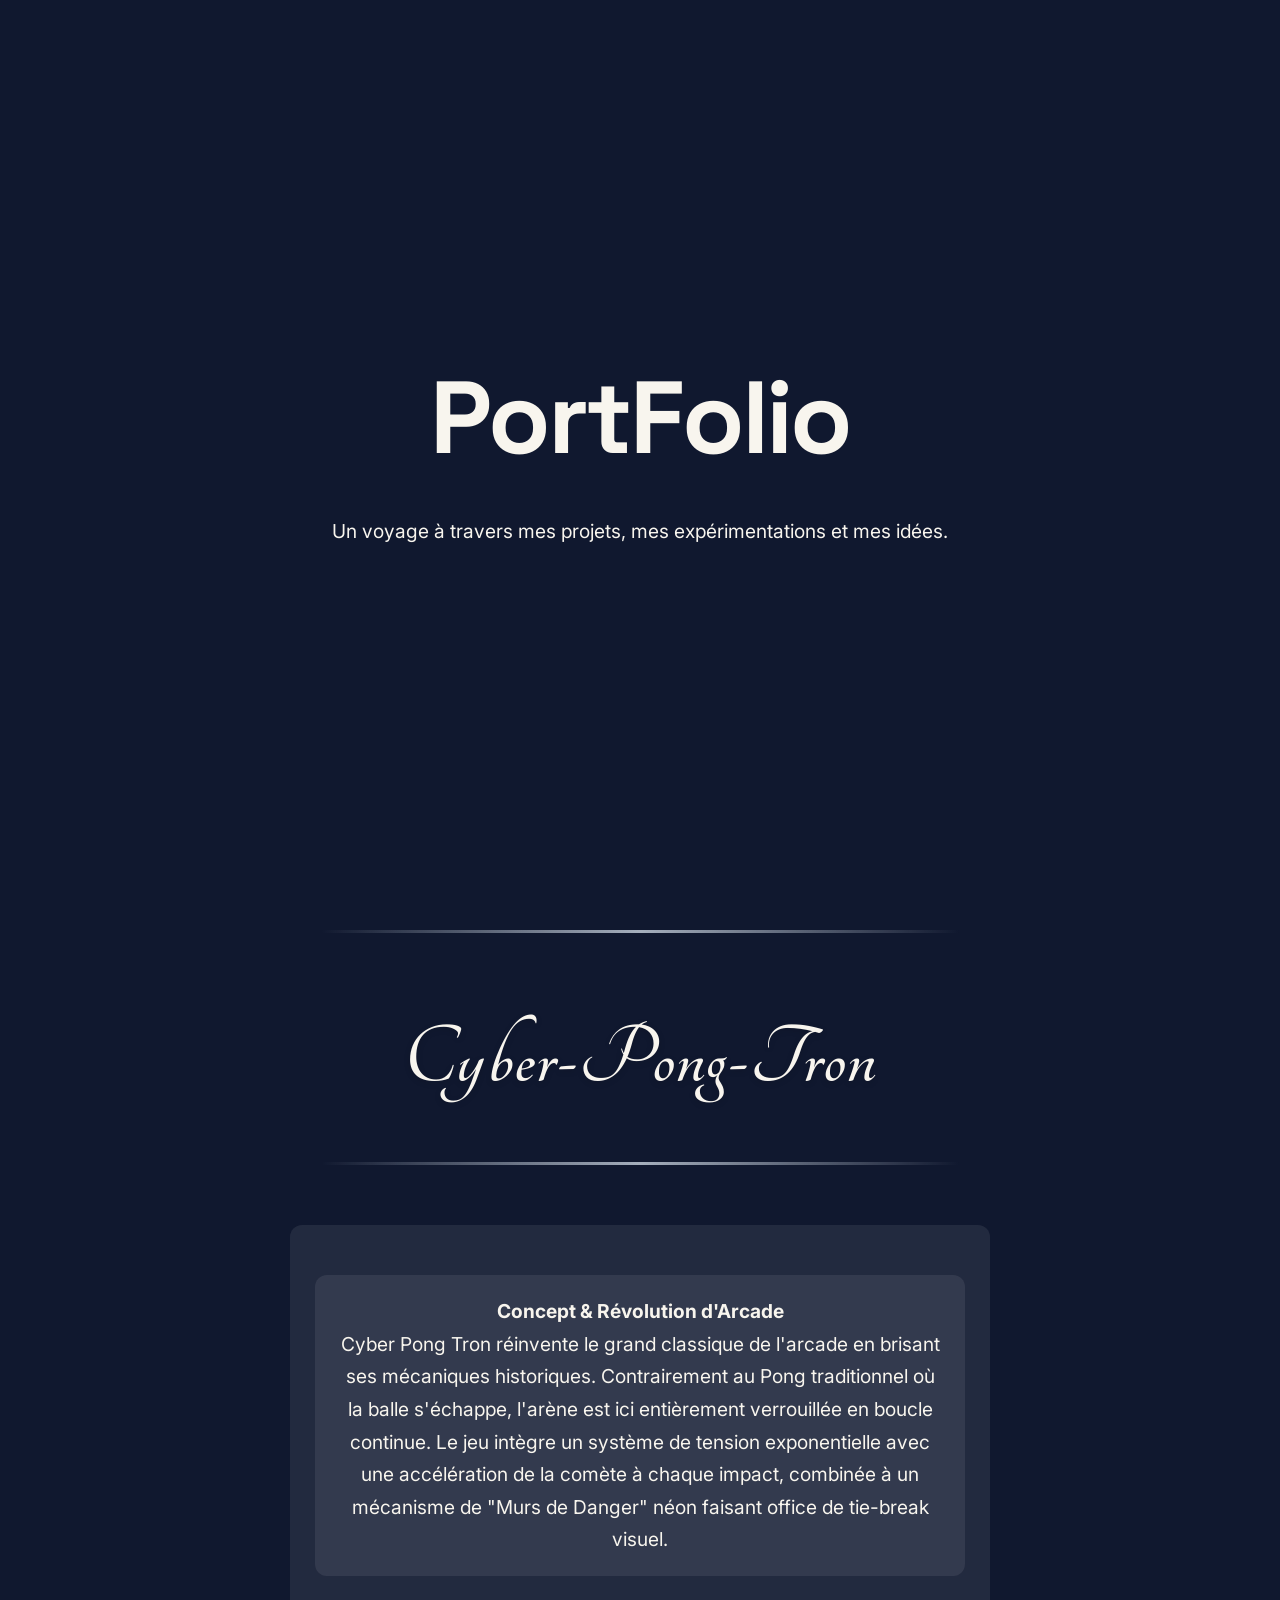
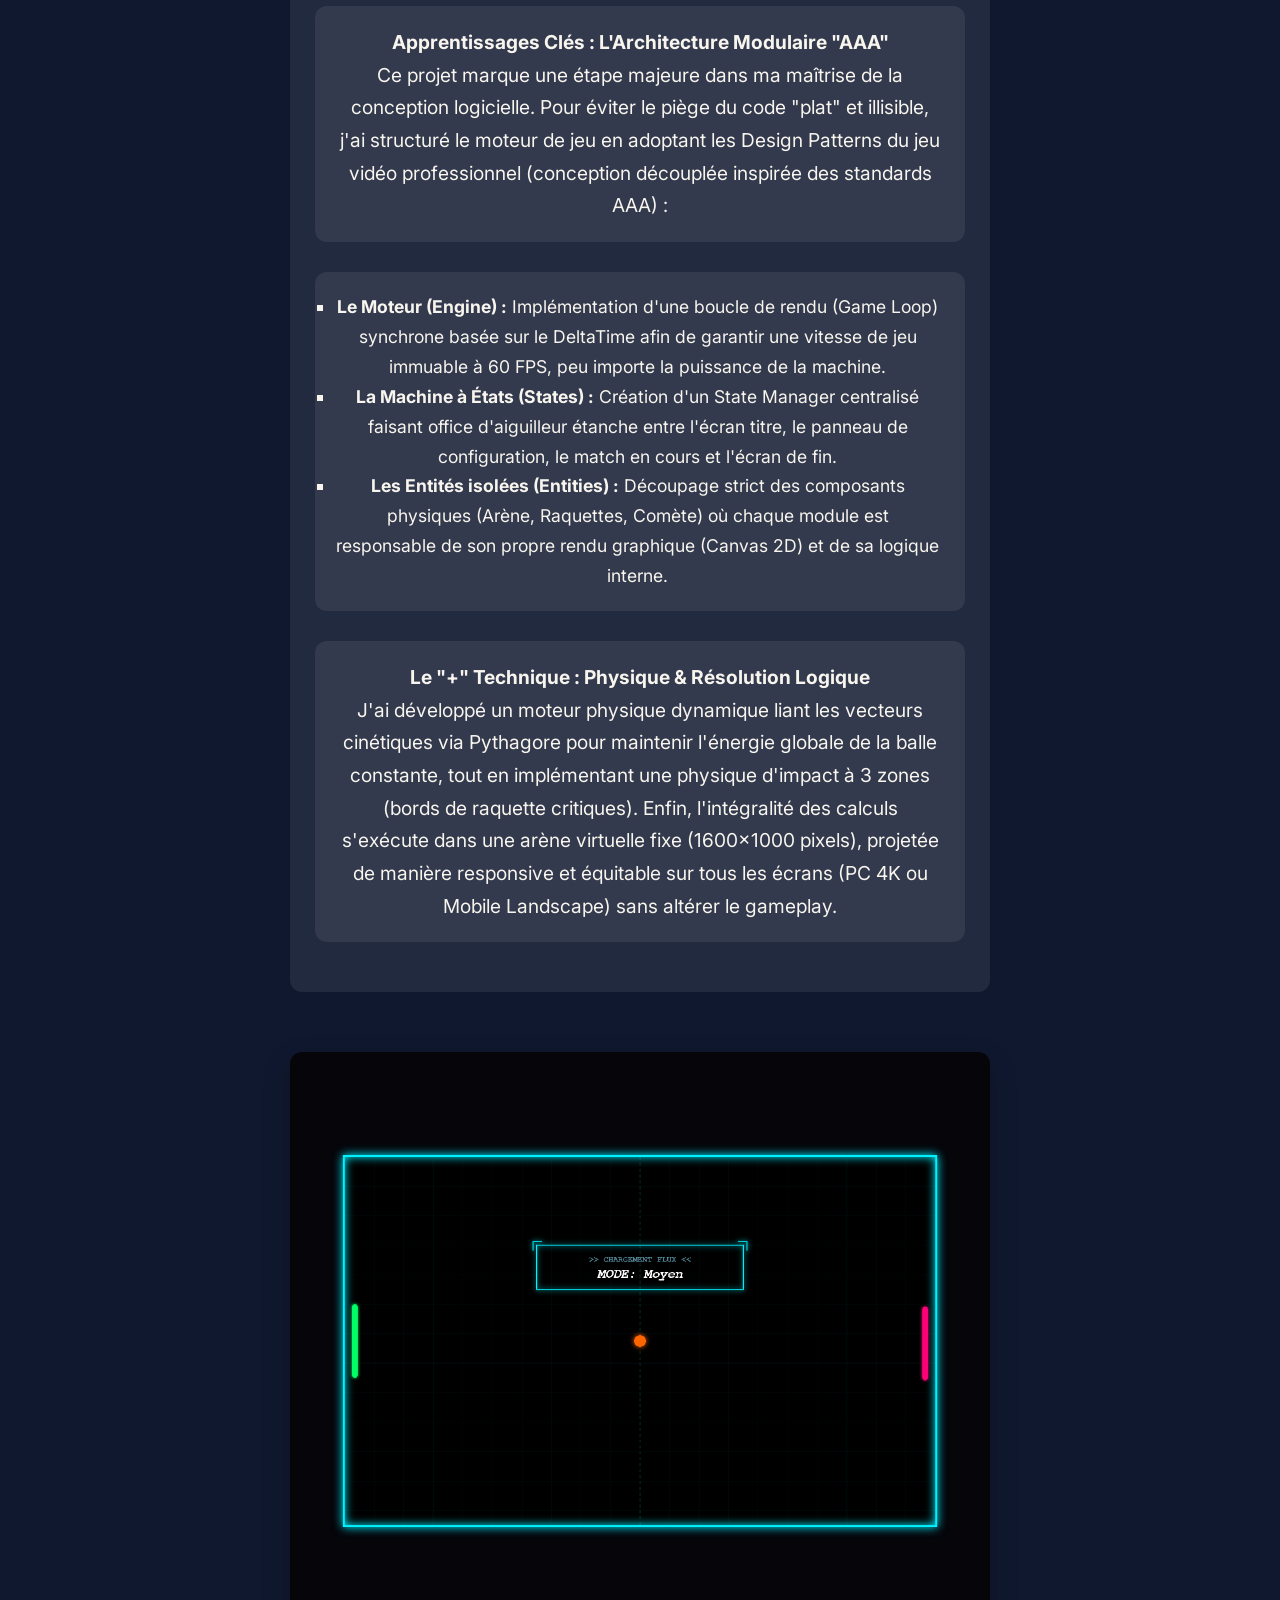
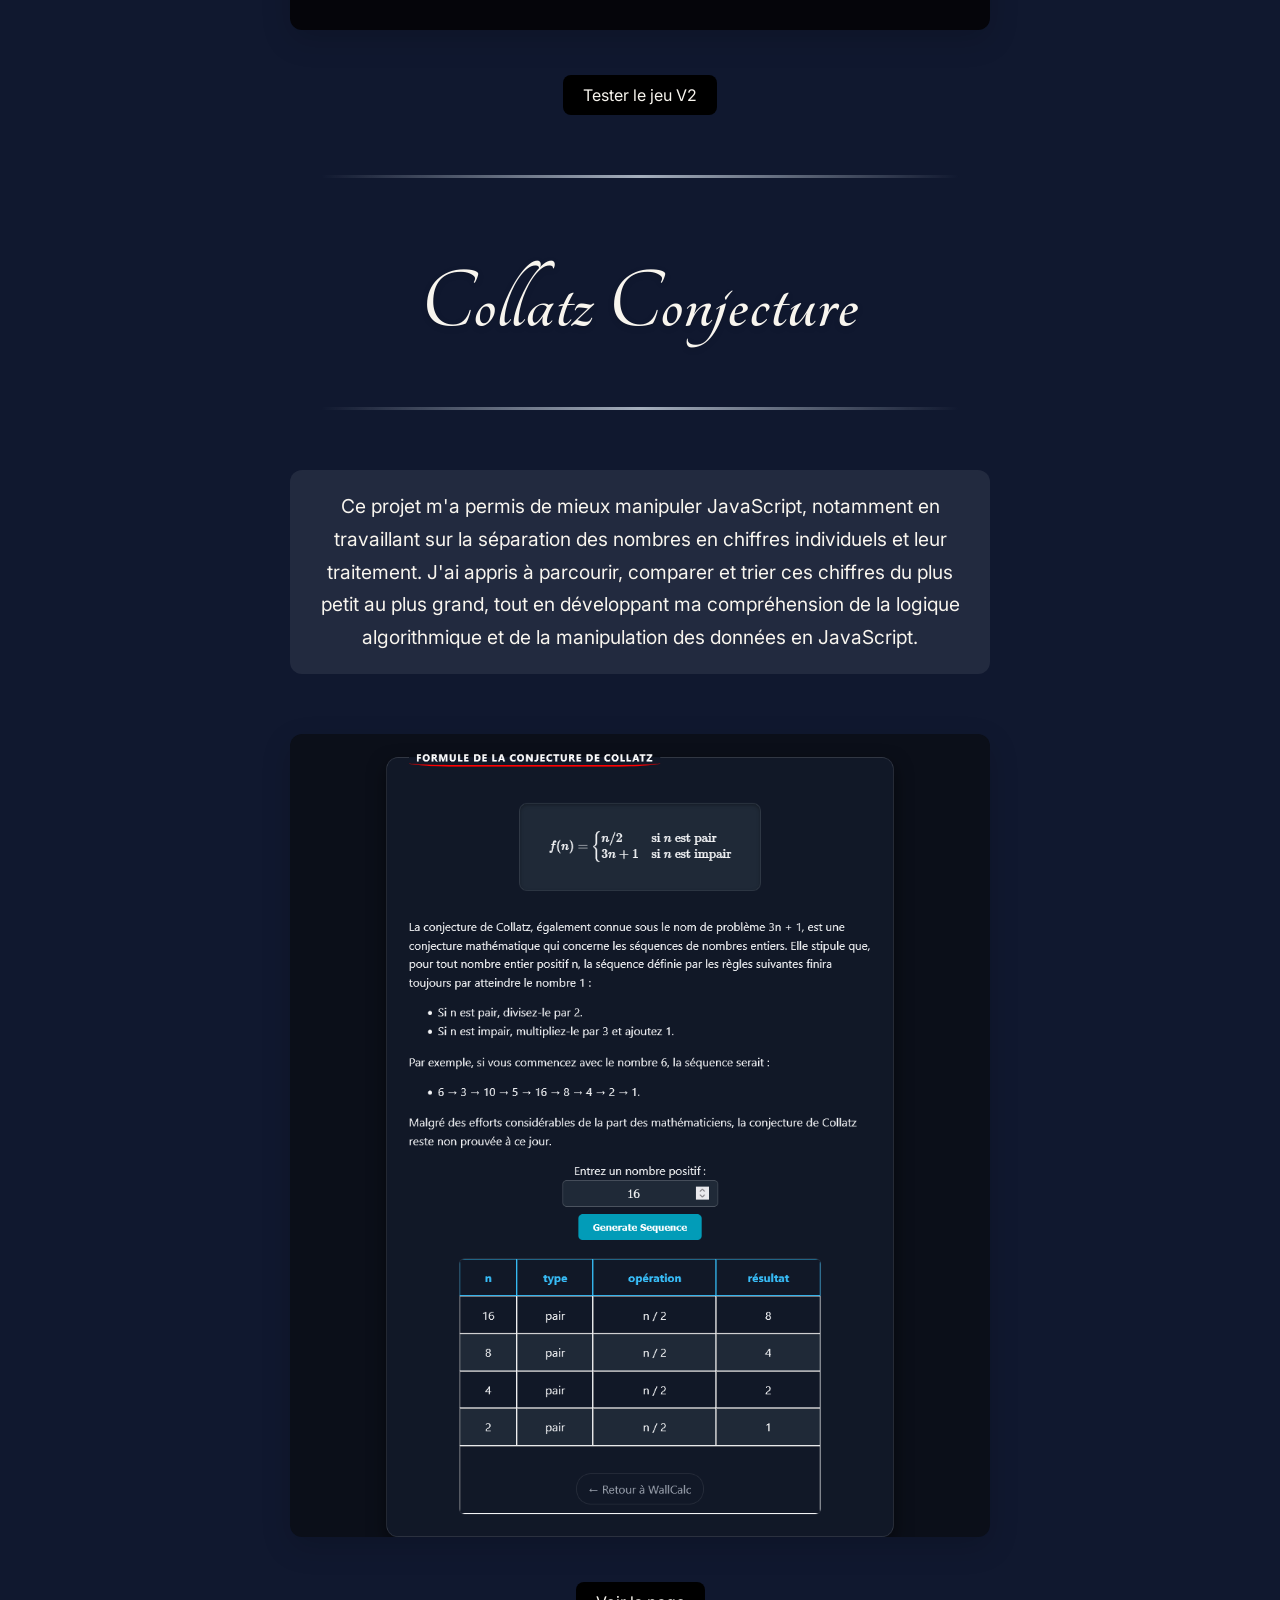
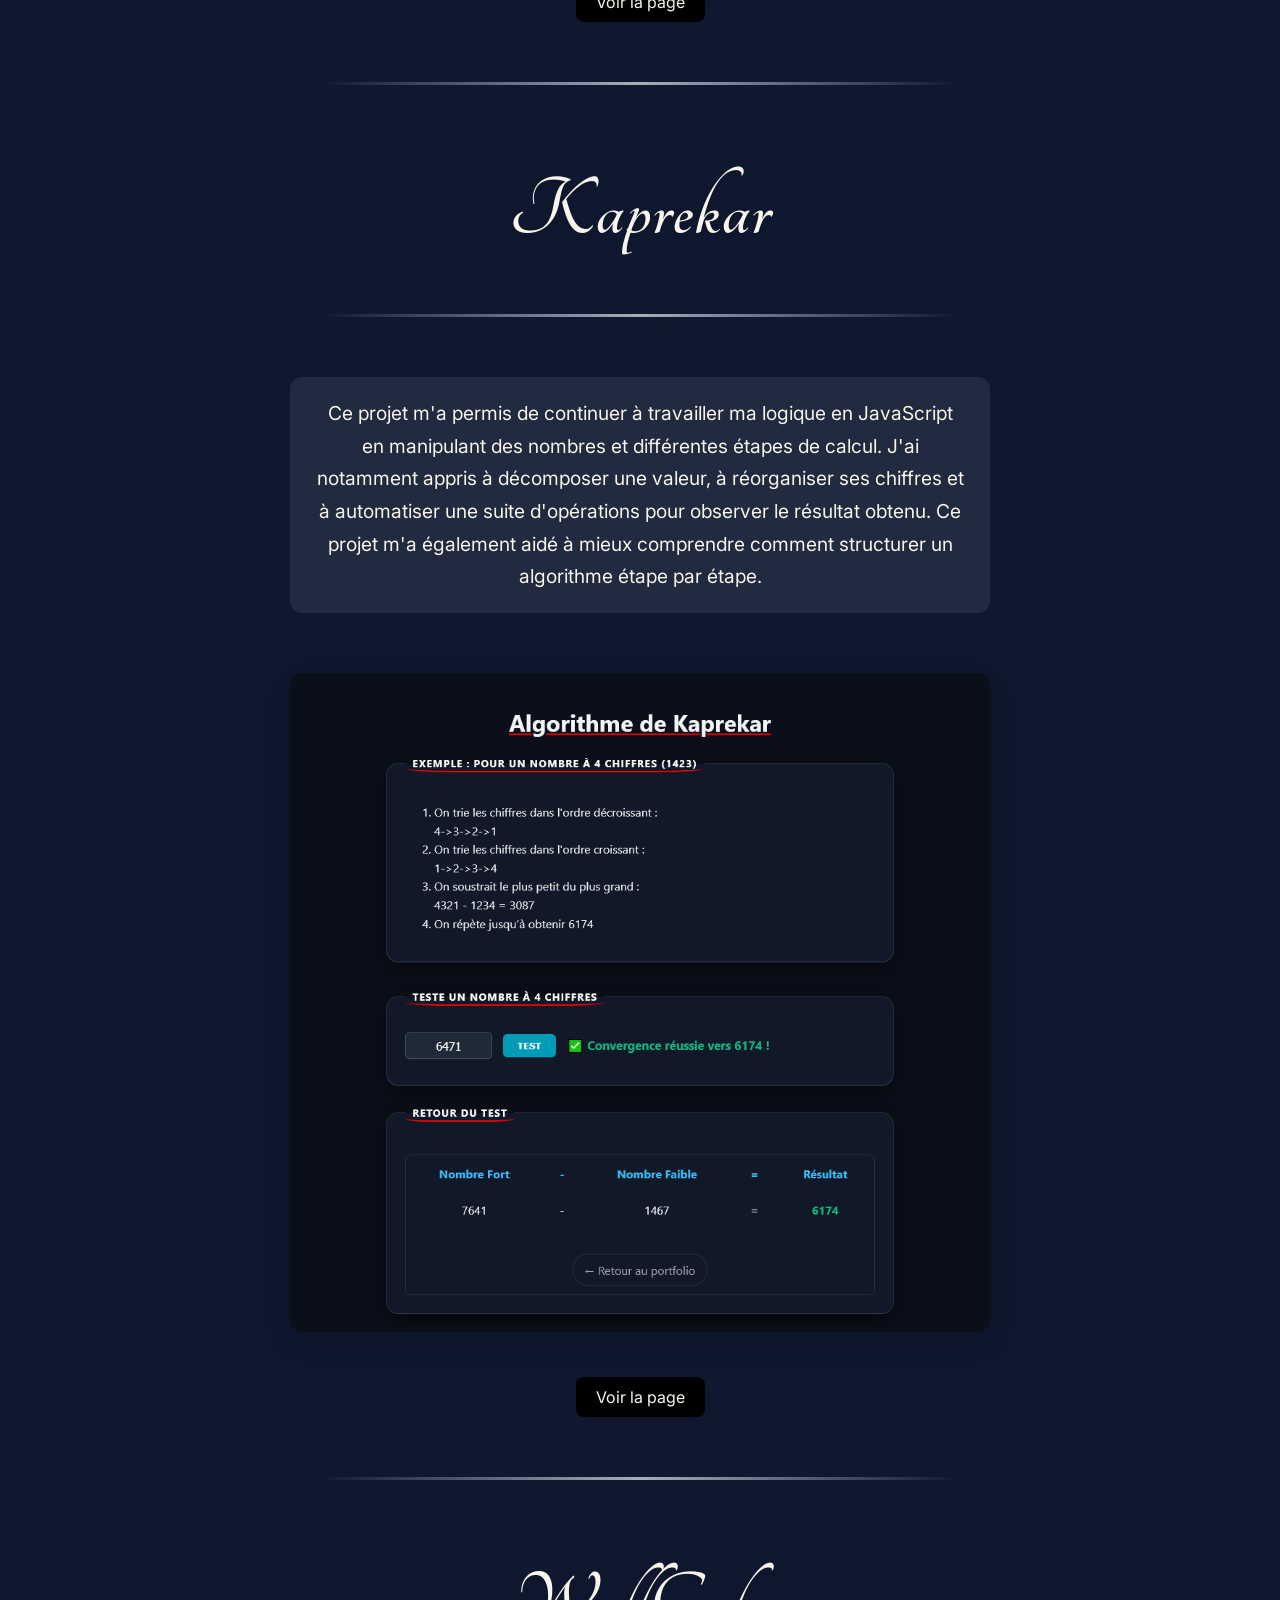
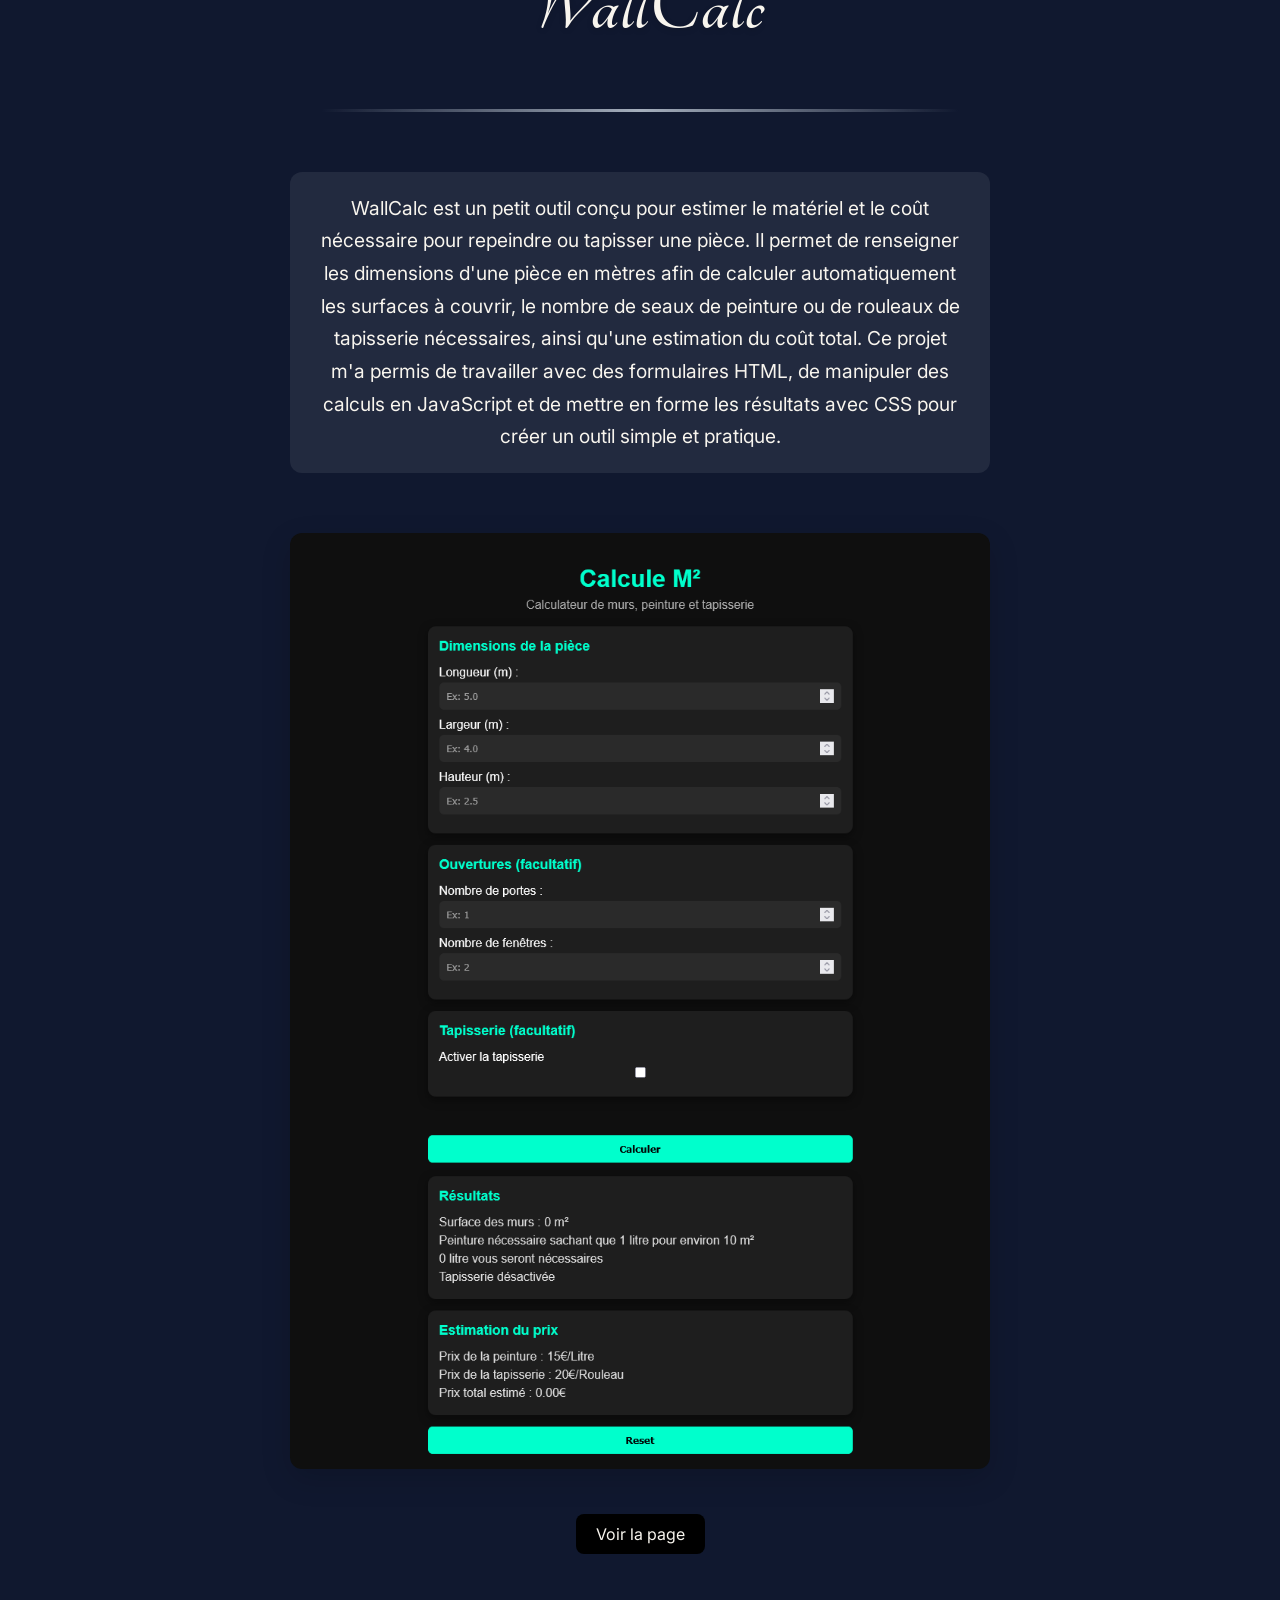
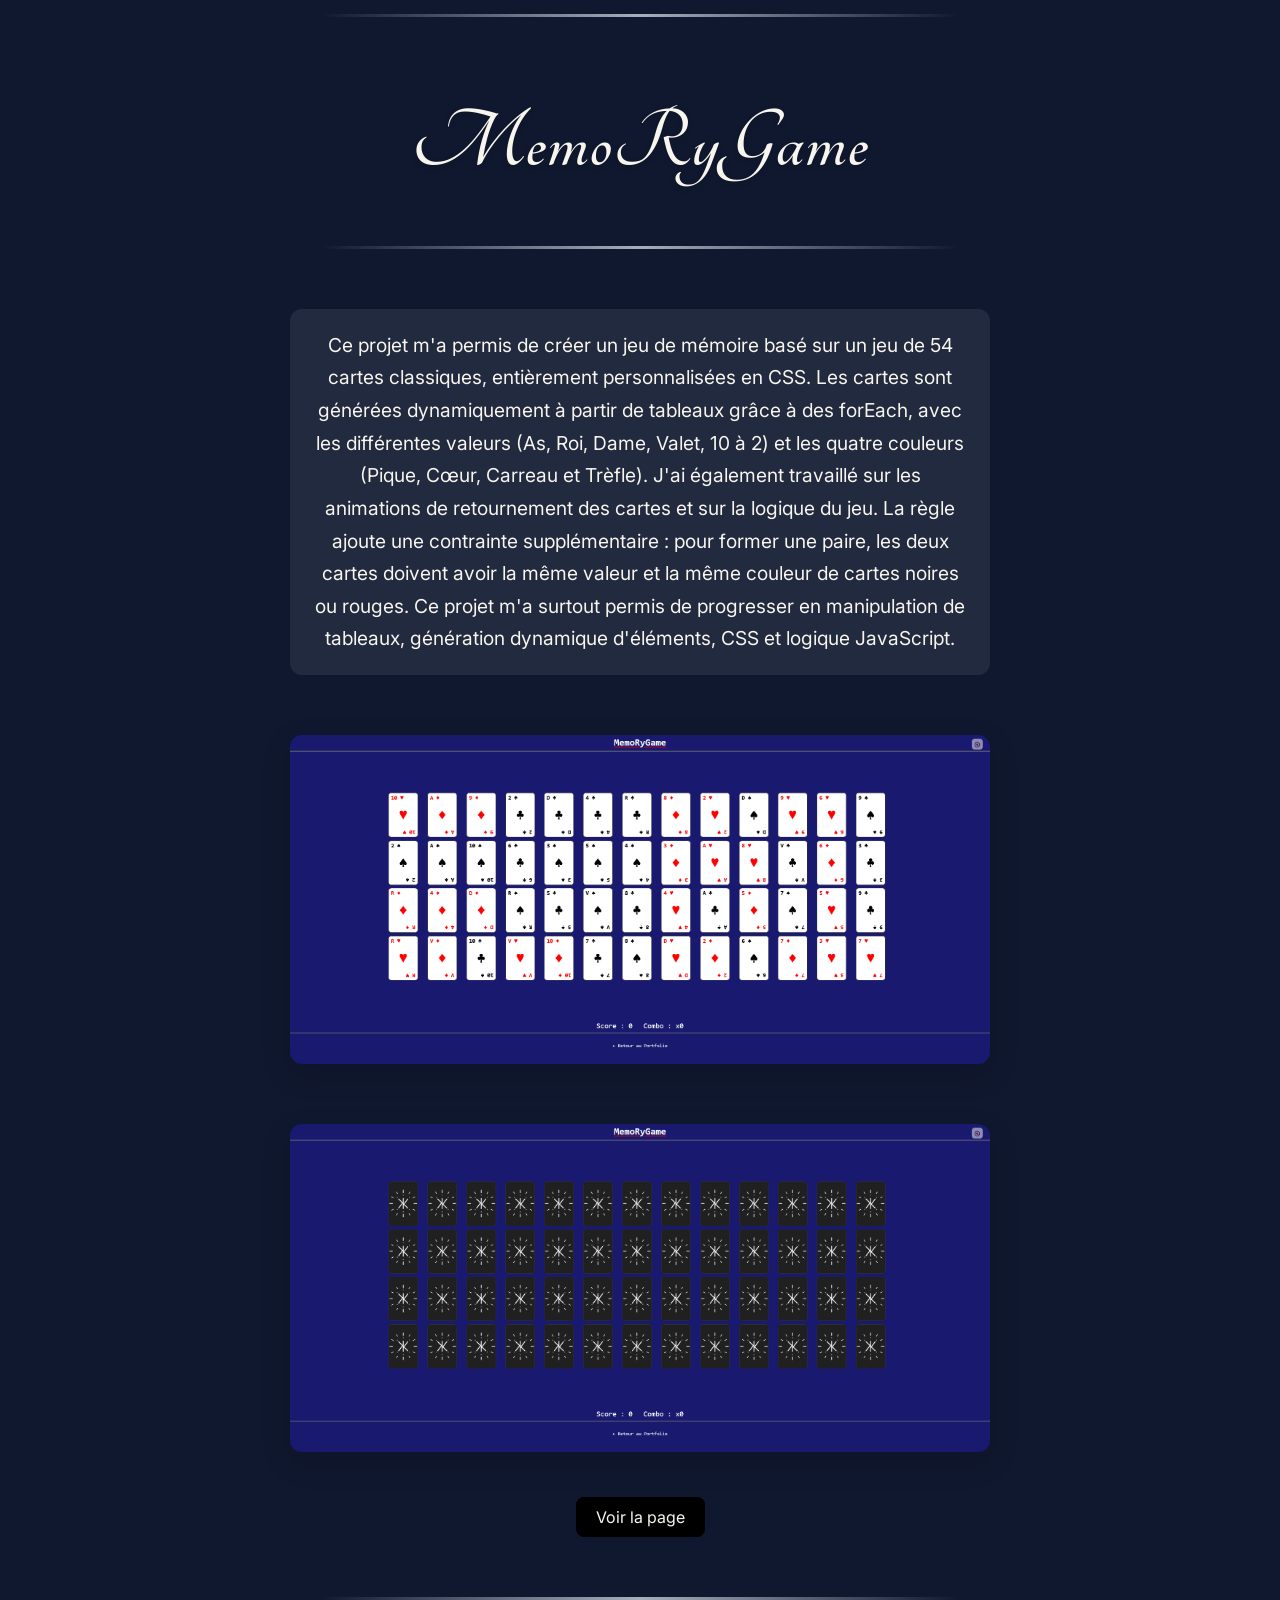
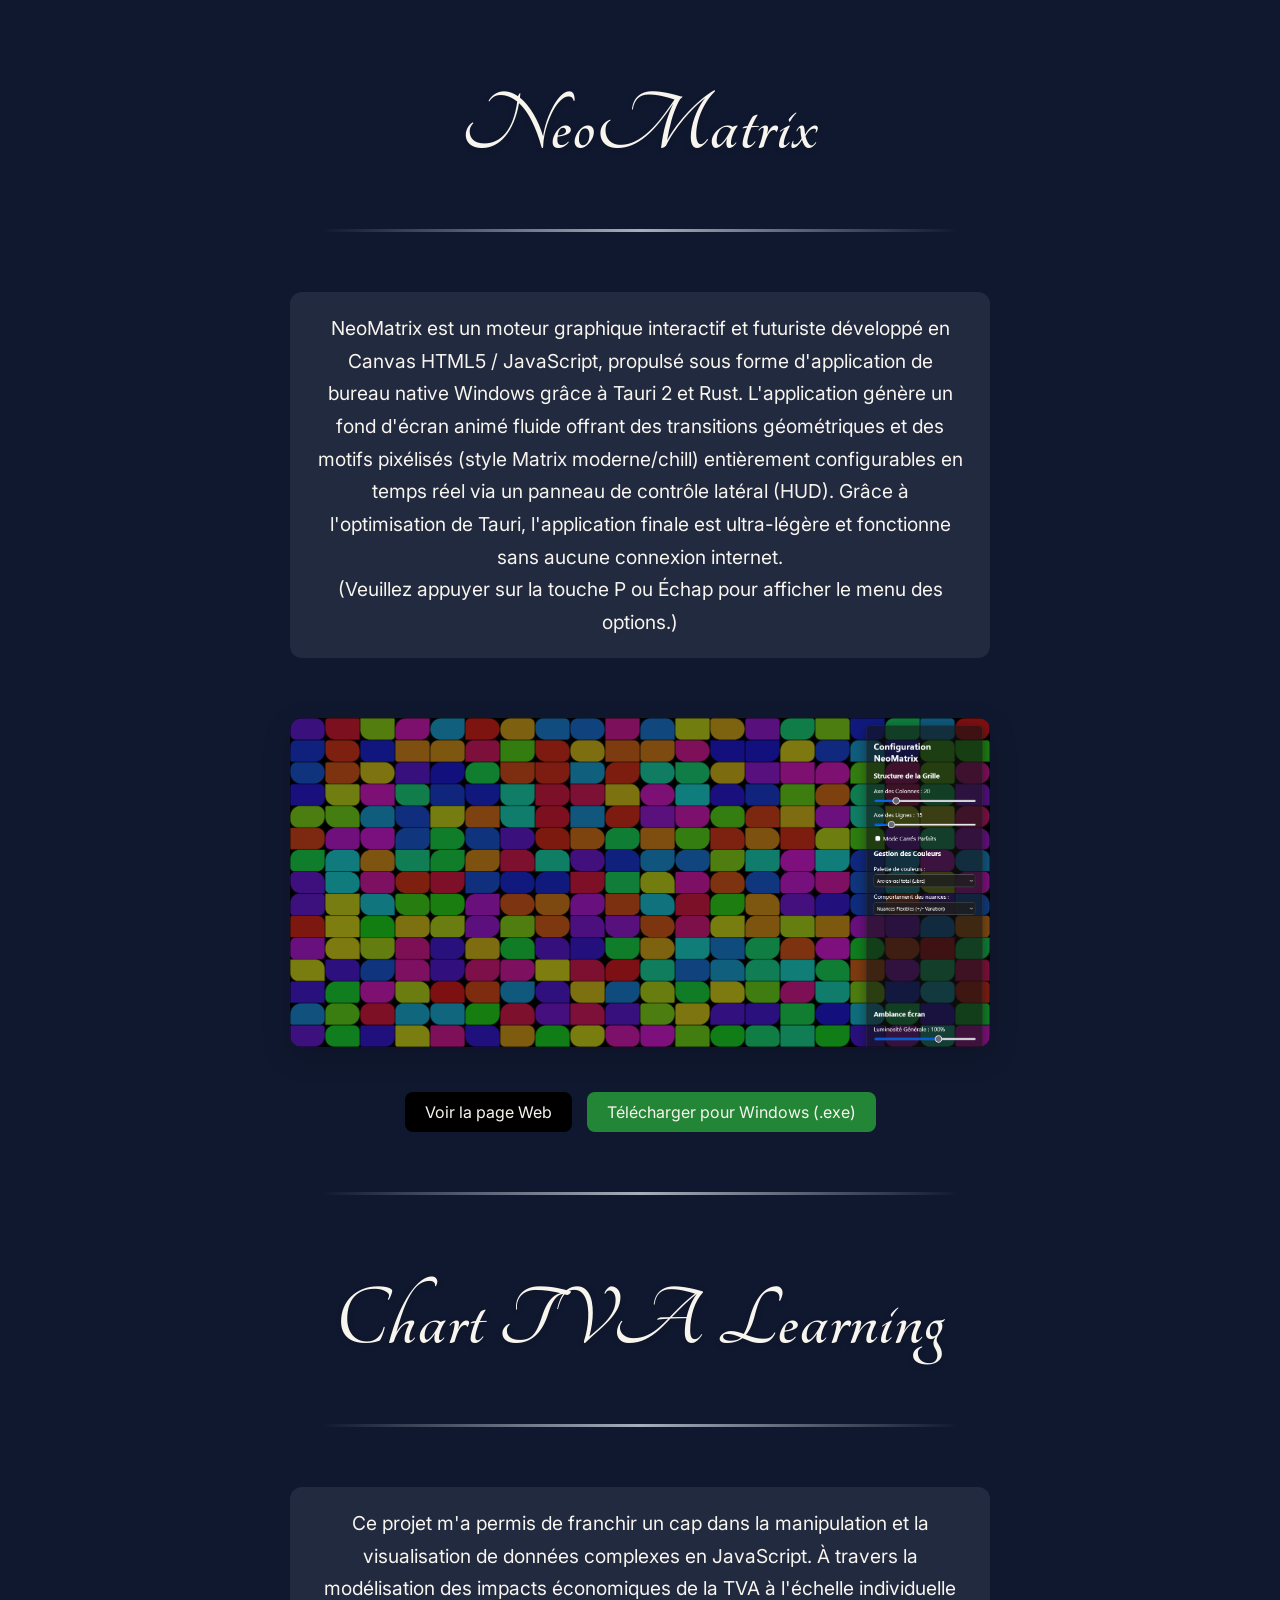
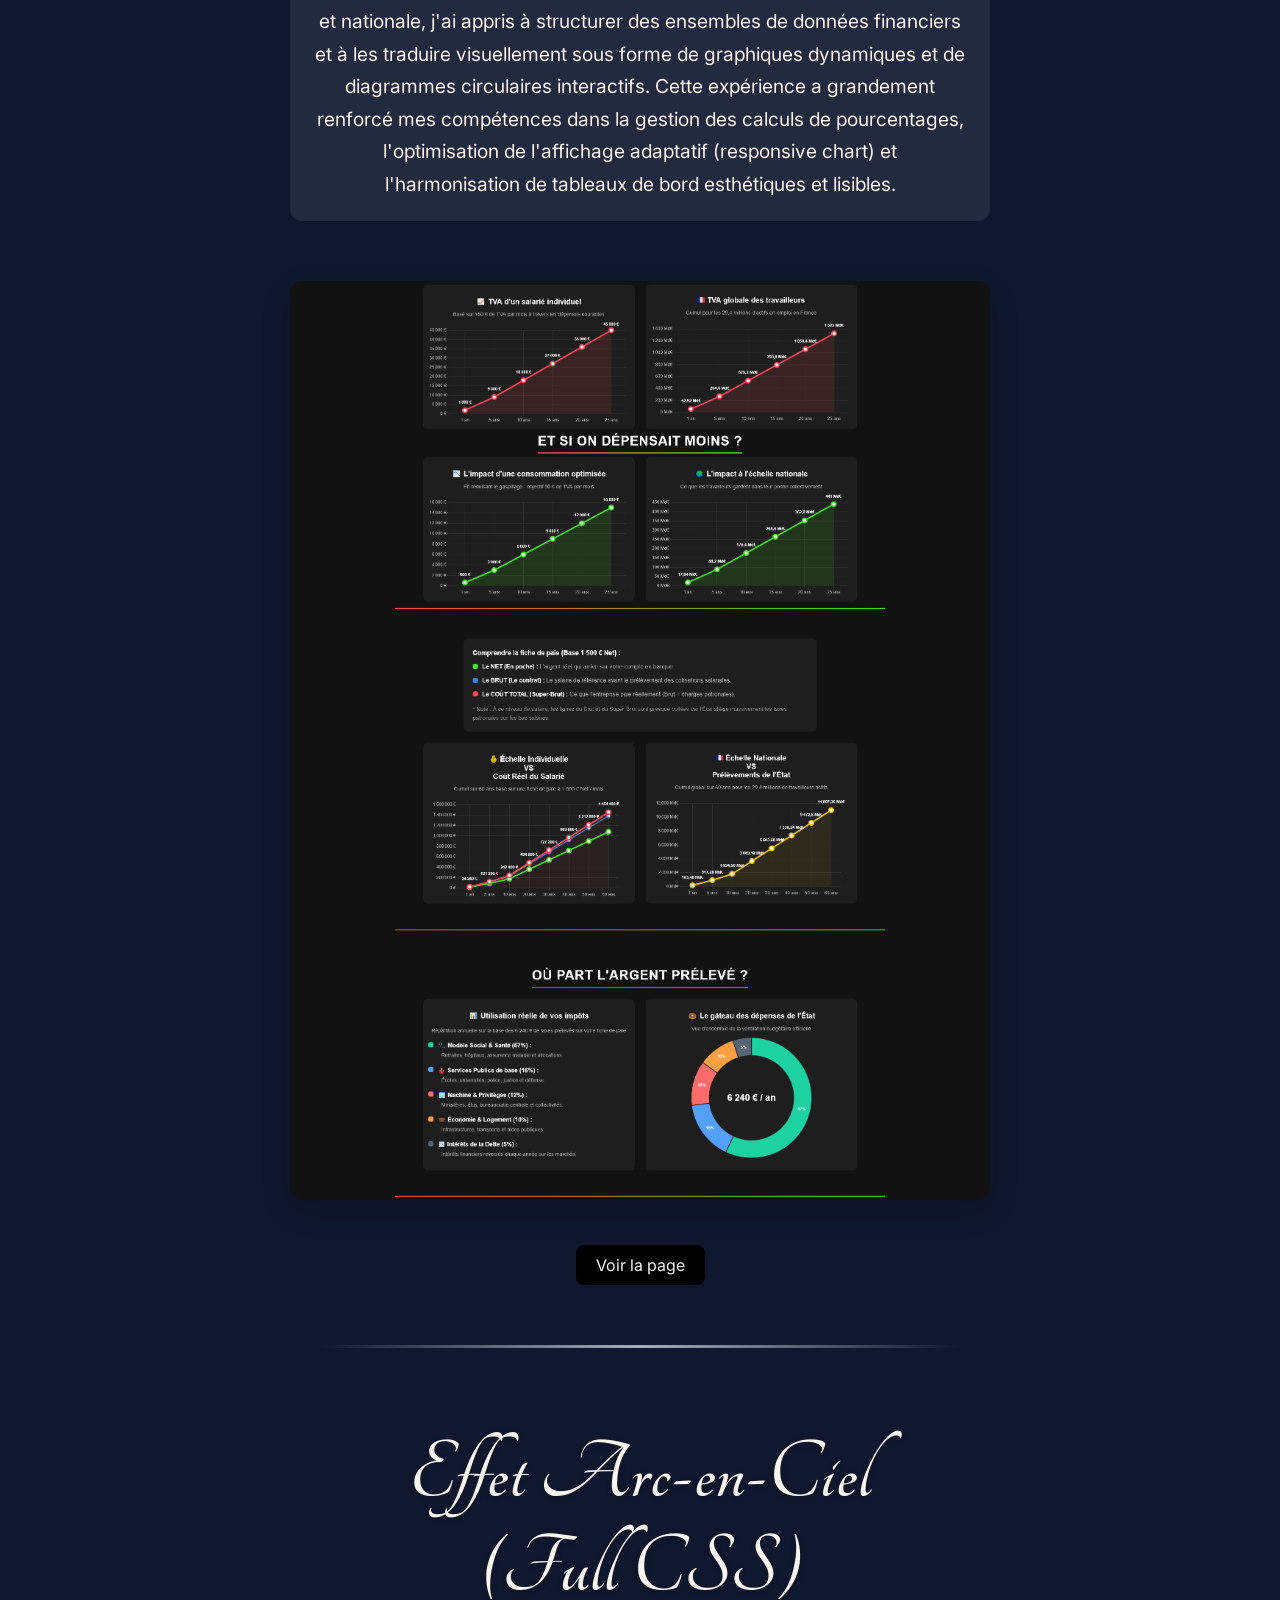
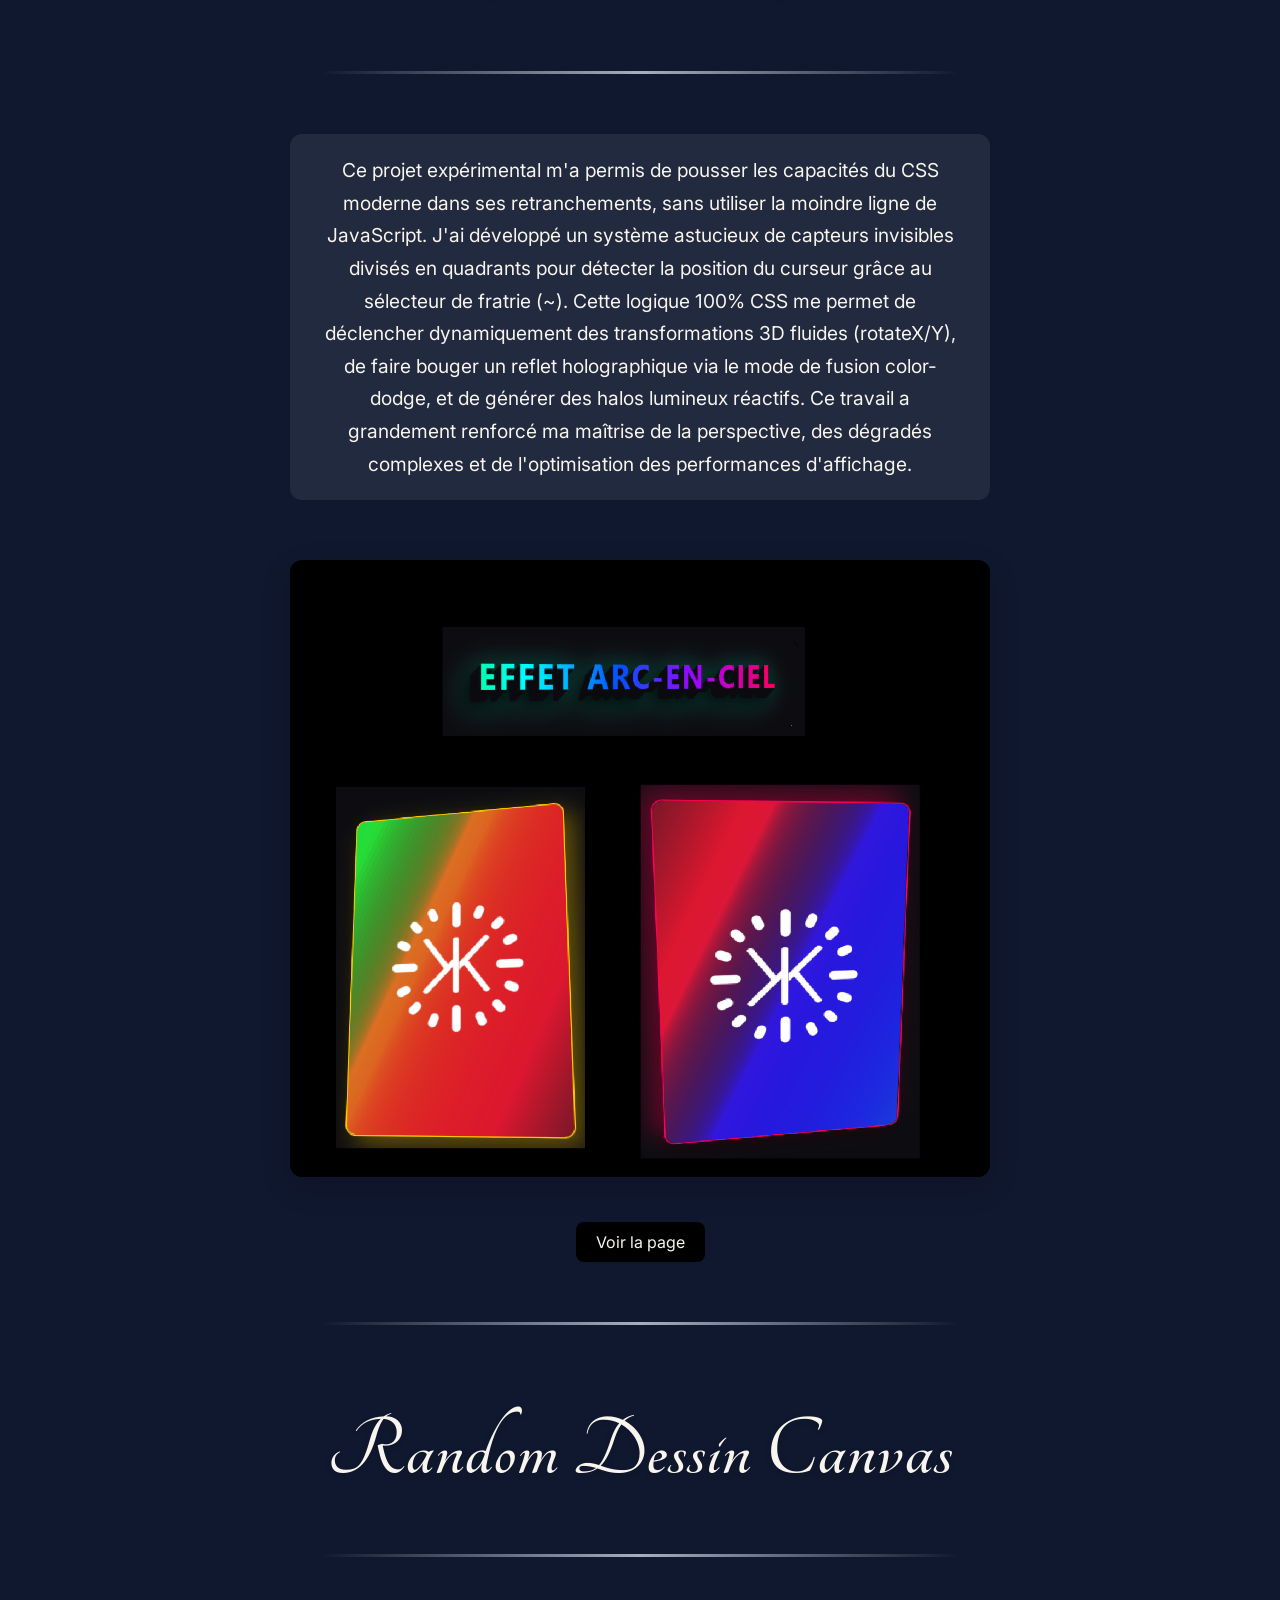
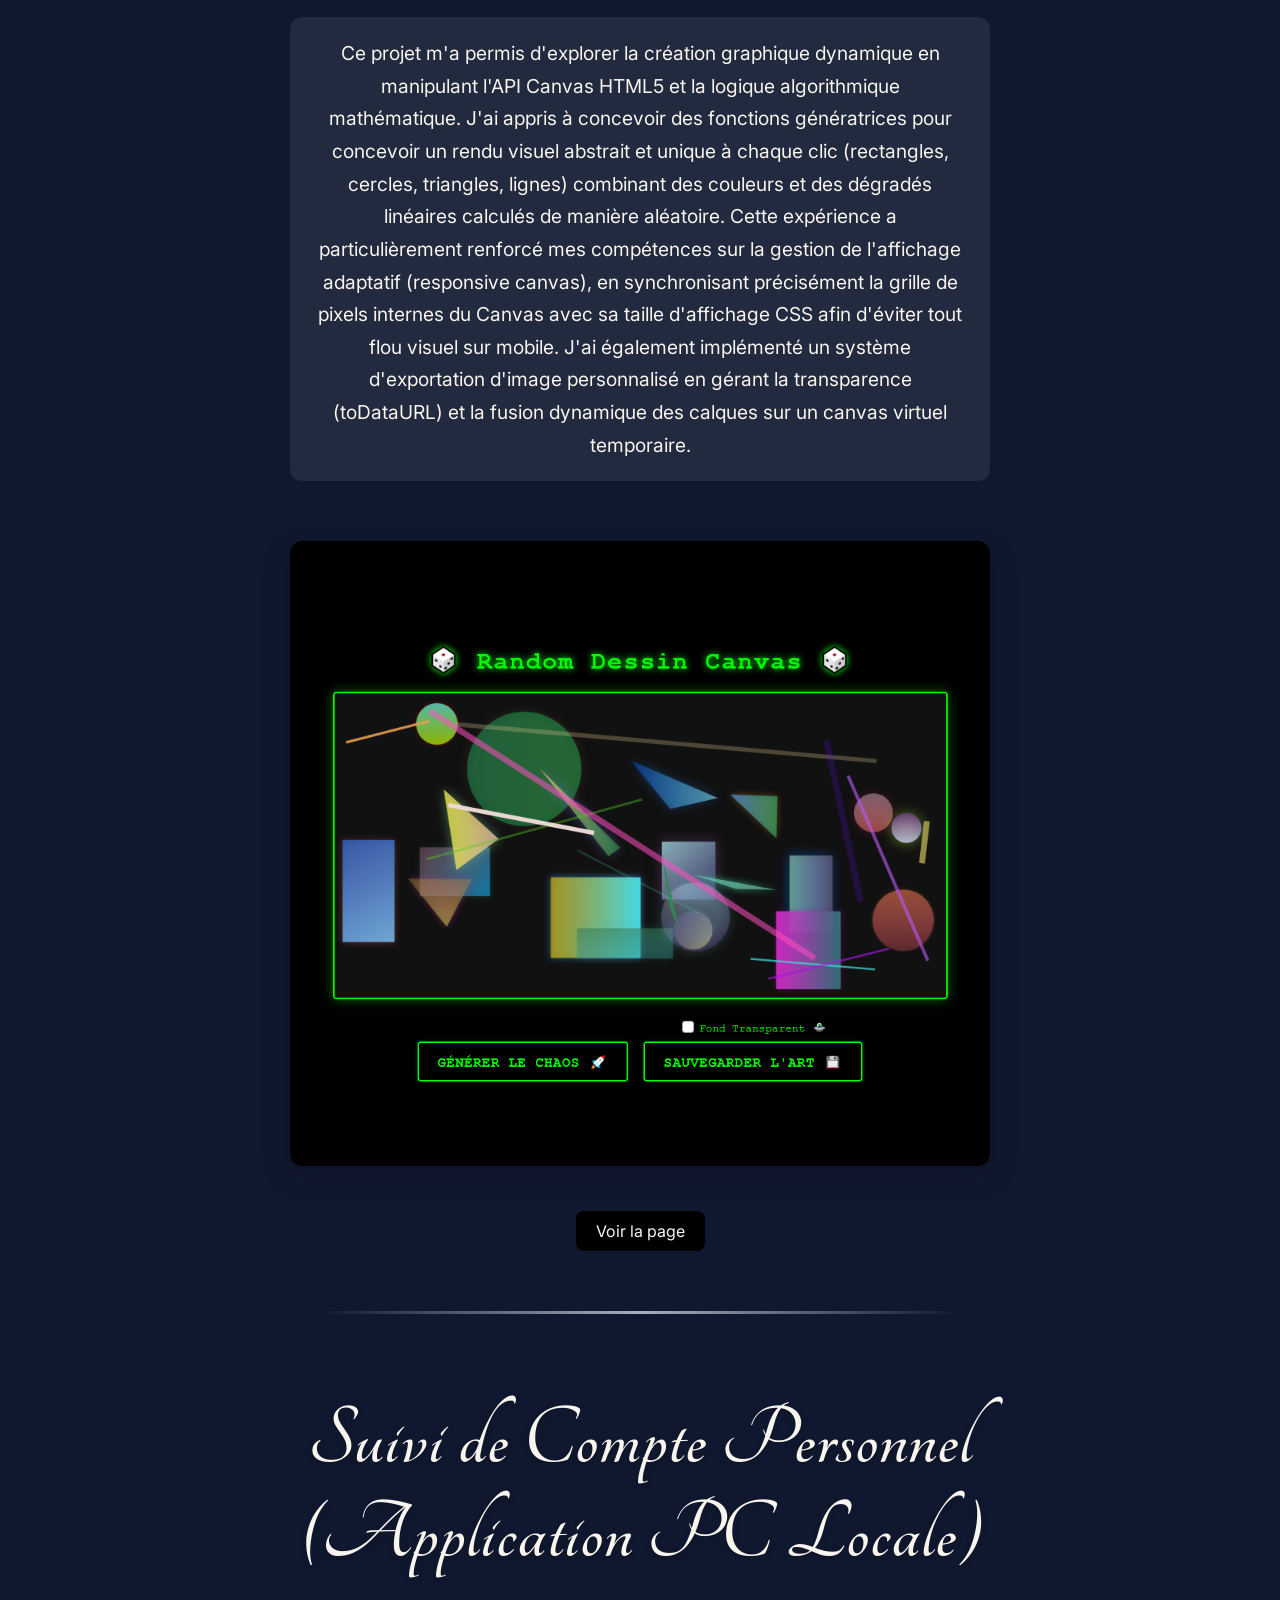
==== index.html @ f74f497d "Fix: Utilisation du lien brut raw GitHub pour la preview Discord 2" ====
<!doctype html>
<html lang="fr">
  <head>
    <meta charset="UTF-8" />
    <meta name="viewport" content="width=device-width, initial-scale=1.0" />

    <!-- ====================================== -->
    <!-- MÉTADONNÉES SEO & DISCORD / OPEN GRAPH -->
    <!-- ====================================== -->

    <title>Sylvain-G404 | Portfolio Développeur</title>

    <meta
      name="description"
      content="Découvrez mes projets de développement web, JavaScript et mes expérimentations. Explorez notamment Cyber Pong Tron, un Pong cyberpunk à vitesse exponentielle."
    />

    <!-- Open Graph : Discord, Facebook, etc. -->
    <meta property="og:type" content="website" />
    <meta property="og:locale" content="fr_FR" />
    <meta property="og:site_name" content="Sylvain-G404" />
    <meta property="og:title" content="Sylvain-G404 | Portfolio Développeur" />
    <meta
      property="og:description"
      content="Explorez mon univers de développement à travers mes projets et expérimentations. Découvrez Cyber Pong Tron : un Pong cyberpunk où la vitesse devient exponentielle !"
    />
    <meta property="og:url" content="https://sylvain-g404.github.io/Mon-Portfolio-Temps/" />
    <meta
      property="og:image"
      content="https://raw.githubusercontent.com/Sylvain-G404/Mon-Portfolio-Temps/main/Project/cyber-pong-tron/Screen_Site/Screenshot%202026-11-05%20at%2001-40-02%20cyber-pong-tron_V2_HUD.png"
    />
    <meta property="og:image:alt" content="Capture du HUD néon de Cyber Pong Tron" />

    <!-- Twitter / X -->
    <meta name="twitter:card" content="summary_large_image" />
    <meta name="twitter:title" content="Sylvain-G404 | Portfolio Développeur" />
    <meta name="twitter:description" content="Découvrez mes projets, dont Cyber Pong Tron, mon jeu d'arcade cyberpunk." />
    <meta
      name="twitter:image"
      content="https://raw.githubusercontent.com/Sylvain-G404/Mon-Portfolio-Temps/main/Project/cyber-pong-tron/Screen_Site/Screenshot%202026-11-05%20at%2001-40-02%20cyber-pong-tron_V2_HUD.png"
    />
    <meta property="og:image:alt" content="Capture du jeu Cyber Pong Tron avec son HUD cyberpunk néon" />

    <!-- Couleur du thème -->
    <meta name="theme-color" content="#00f3ff" />

    <link rel="icon" href="Assets/Favicon/Favicon.K.sf.blanc.png" />

    <link rel="preconnect" href="https://fonts.googleapis.com" />
    <link rel="preconnect" href="https://fonts.gstatic.com" crossorigin />
    <link href="https://fonts.googleapis.com/css2?family=Space+Grotesk:wght@700&family=Inter:wght@400;500&display=swap" rel="stylesheet" />
    <link href="https://fonts.googleapis.com/css2?family=Tangerine:wght@400;700&display=swap" rel="stylesheet" />

    <!-- 1. Le style général de ton portfolio -->
    <link rel="stylesheet" href="Style/style.css" />
    <!-- 2. Le style dédié aux animations de la souris -->
    <link rel="stylesheet" href="Style/mouse-effects.css" />

    <!-- Lien vers ta signature secrète de développeur -->
    <link rel="author" href="human.txt" />

    <title>Sylvain-G404 | Portfolio Développeur</title>
  </head>

  <body>
    <main class="scene">
      <div class="soleil"></div>
    </main>

    <section class="contenu">
      <h1 id="projet_0">PortFolio</h1>

      <p>Un voyage à travers mes projets, mes expérimentations et mes idées.</p>
    </section>

    <section class="contenu">
      <!-- ========================================== -->
      <!--       PROJET Cyber-Pong-Tron            -->
      <!-- ========================================== -->
      <hr id="projet_1" />
      <h2 class="titre-plume" id="collatz">Cyber-Pong-Tron</h2>
      <hr />

      <section class="paragraphe">
        <p class="paragraphe">
          <strong>Concept & Révolution d'Arcade</strong><br />
          Cyber Pong Tron réinvente le grand classique de l'arcade en brisant ses mécaniques historiques. Contrairement au Pong traditionnel
          où la balle s'échappe, l'arène est ici entièrement verrouillée en boucle continue. Le jeu intègre un système de tension
          exponentielle avec une accélération de la comète à chaque impact, combinée à un mécanisme de "Murs de Danger" néon faisant office
          de tie-break visuel.
        </p>
        <p class="paragraphe">
          <strong>Apprentissages Clés : L'Architecture Modulaire "AAA"</strong><br />
          Ce projet marque une étape majeure dans ma maîtrise de la conception logicielle. Pour éviter le piège du code "plat" et illisible,
          j'ai structuré le moteur de jeu en adoptant les Design Patterns du jeu vidéo professionnel (conception découplée inspirée des
          standards AAA) :
        </p>
        <ul class="paragraphe" style="list-style-type: square; padding-left: 20px">
          <li>
            <strong>Le Moteur (Engine) :</strong> Implémentation d'une boucle de rendu (Game Loop) synchrone basée sur le DeltaTime afin de
            garantir une vitesse de jeu immuable à 60 FPS, peu importe la puissance de la machine.
          </li>
          <li>
            <strong>La Machine à États (States) :</strong> Création d'un State Manager centralisé faisant office d'aiguilleur étanche entre
            l'écran titre, le panneau de configuration, le match en cours et l'écran de fin.
          </li>
          <li>
            <strong>Les Entités isolées (Entities) :</strong> Découpage strict des composants physiques (Arène, Raquettes, Comète) où chaque
            module est responsable de son propre rendu graphique (Canvas 2D) et de sa logique interne.
          </li>
        </ul>
        <p class="paragraphe">
          <strong>Le "+" Technique : Physique & Résolution Logique</strong><br />
          J'ai développé un moteur physique dynamique liant les vecteurs cinétiques via Pythagore pour maintenir l'énergie globale de la
          balle constante, tout en implémentant une physique d'impact à 3 zones (bords de raquette critiques). Enfin, l'intégralité des
          calculs s'exécute dans une arène virtuelle fixe (1600x1000 pixels), projetée de manière responsive et équitable sur tous les
          écrans (PC 4K ou Mobile Landscape) sans altérer le gameplay.
        </p>
      </section>

      <input type="checkbox" id="image-collatz" class="image-toggle" />

      <label for="image-collatz">
        <img
          class="image-projet"
          src="Project/cyber-pong-tron/Screen_Site/Screenshot 2026-11-05 at 01-40-02 cyber-pong-tron_V2_HUD.png"
          alt="Capture d'écran Cyber-Pong-Tron-HUD"
        />
      </label>

      <a class="lien-projet" href="Project/cyber-pong-tron/index.html" target="_blank"> Tester le jeu V2 </a>

      <!-- ========================================== -->
      <!--       PROJET Collatz Conjecture            -->
      <!-- ========================================== -->
      <hr id="projet_2" />
      <h2 class="titre-plume" id="collatz">Collatz Conjecture</h2>
      <hr />

      <p class="paragraphe">
        Ce projet m'a permis de mieux manipuler JavaScript, notamment en travaillant sur la séparation des nombres en chiffres individuels
        et leur traitement. J'ai appris à parcourir, comparer et trier ces chiffres du plus petit au plus grand, tout en développant ma
        compréhension de la logique algorithmique et de la manipulation des données en JavaScript.
      </p>

      <input type="checkbox" id="image-collatz" class="image-toggle" />

      <label for="image-collatz">
        <img
          class="image-projet"
          src="Project/collatz_conjecture/Screen_Site/Screenshot 2026-10-29 at 16-12-40 Conjecture de Collatz.png"
          alt="Capture d'écran Collatz Conjecture"
        />
      </label>

      <a class="lien-projet" href="./Project/collatz_conjecture/index.html"> Voir la page </a>

      <!-- ========================================== -->
      <!--            PROJET Kaprekar                 -->
      <!-- ========================================== -->
      <hr id="projet_3" />
      <h2 class="titre-plume" id="Kaprekar">Kaprekar</h2>
      <hr />

      <p class="paragraphe">
        Ce projet m'a permis de continuer à travailler ma logique en JavaScript en manipulant des nombres et différentes étapes de calcul.
        J'ai notamment appris à décomposer une valeur, à réorganiser ses chiffres et à automatiser une suite d'opérations pour observer le
        résultat obtenu. Ce projet m'a également aidé à mieux comprendre comment structurer un algorithme étape par étape.
      </p>

      <input type="checkbox" id="image-Kaprekar" class="image-toggle" />

      <label for="image-Kaprekar">
        <img
          class="image-projet"
          src="Project/Kaprekar/Screen_Site/Screenshot 2026-10-29 at 16-11-18 Algorithme de Kaprekar.png"
          alt="Capture d'écran Kaprekar"
        />
      </label>
      <a class="lien-projet" href="./Project/Kaprekar/index.html"> Voir la page </a>

      <!-- ========================================== -->
      <!--             PROJET WallCalc                -->
      <!-- ========================================== -->
      <hr id="projet_4" />
      <h2 class="titre-plume" id="wallcalc">WallCalc</h2>
      <hr />

      <p class="paragraphe">
        WallCalc est un petit outil conçu pour estimer le matériel et le coût nécessaire pour repeindre ou tapisser une pièce. Il permet de
        renseigner les dimensions d'une pièce en mètres afin de calculer automatiquement les surfaces à couvrir, le nombre de seaux de
        peinture ou de rouleaux de tapisserie nécessaires, ainsi qu'une estimation du coût total. Ce projet m'a permis de travailler avec
        des formulaires HTML, de manipuler des calculs en JavaScript et de mettre en forme les résultats avec CSS pour créer un outil simple
        et pratique.
      </p>

      <input type="checkbox" id="image-wallcalc" class="image-toggle" />

      <label for="image-wallcalc">
        <img
          class="image-projet"
          src="Project/WallCalc/Screen_Site/Screenshot 2026-08-08 at 11-58-30 Calcule M².png"
          alt="Capture d'écran WallCalc"
        />
      </label>
      <a class="lien-projet" href="./Project/WallCalc/index.html"> Voir la page </a>

      <!-- ========================================== -->
      <!--           PROJET MemoRyGame                -->
      <!-- ========================================== -->
      <hr id="projet_5" />
      <h2 class="titre-plume" id="MemoRyGame">MemoRyGame</h2>
      <hr />

      <p class="paragraphe">
        Ce projet m'a permis de créer un jeu de mémoire basé sur un jeu de 54 cartes classiques, entièrement personnalisées en CSS. Les
        cartes sont générées dynamiquement à partir de tableaux grâce à des forEach, avec les différentes valeurs (As, Roi, Dame, Valet, 10
        à 2) et les quatre couleurs (Pique, Cœur, Carreau et Trèfle). J'ai également travaillé sur les animations de retournement des cartes
        et sur la logique du jeu. La règle ajoute une contrainte supplémentaire : pour former une paire, les deux cartes doivent avoir la
        même valeur et la même couleur de cartes noires ou rouges. Ce projet m'a surtout permis de progresser en manipulation de tableaux,
        génération dynamique d'éléments, CSS et logique JavaScript.
      </p>

      <input type="checkbox" id="image-MemoRyGame_1" class="image-toggle" />

      <label for="image-MemoRyGame_1">
        <img
          class="image-projet"
          src="Project/MemoRyGame/Screen_Site/Screenshot 2026-10-26 at 06-36-07 MemoRyGame.png"
          alt="Capture d'écran MemoRyGame_1"
        />
      </label>

      <input type="checkbox" id="image-MemoRyGame_2" class="image-toggle" />

      <label for="image-MemoRyGame_2">
        <img
          class="image-projet"
          src="Project/MemoRyGame/Screen_Site/Screenshot 2026-10-26 at 06-31-45 MemoRyGame.png"
          alt="Capture d'écran MemoRyGame_2"
        />
      </label>

      <a class="lien-projet" href="./Project/MemoRyGame/index.html"> Voir la page </a>

      <!-- ========================================== -->
      <!--            PROJET NEOMATRIX                -->
      <!-- ========================================== -->
      <hr id="projet_6" />
      <h2 class="titre-plume">NeoMatrix</h2>
      <hr />

      <p class="paragraphe">
        NeoMatrix est un moteur graphique interactif et futuriste développé en Canvas HTML5 / JavaScript, propulsé sous forme d'application
        de bureau native Windows grâce à Tauri 2 et Rust. L'application génère un fond d'écran animé fluide offrant des transitions
        géométriques et des motifs pixélisés (style Matrix moderne/chill) entièrement configurables en temps réel via un panneau de contrôle
        latéral (HUD). Grâce à l'optimisation de Tauri, l'application finale est ultra-légère et fonctionne sans aucune connexion
        internet.<br />
        (Veuillez appuyer sur la touche P ou Échap pour afficher le menu des options.)
      </p>

      <input type="checkbox" id="image-NeoMatrix" class="image-toggle" />

      <label for="image-NeoMatrix">
        <img
          class="image-projet"
          src="Project/NeoMatrix/Screen_Site/Screenshot 2026-10-22 at 01-19-25 NeoMatrix - Dynamic Pixel Wallpaper.png"
          alt="Capture d'écran NeoMatrix"
        />
      </label>

      <!-- Vos deux boutons côte à côte -->
      <div style="text-align: center; gap: 15px; display: flex; justify-content: center">
        <a class="lien-projet" href="Project/NeoMatrix/ui/index.html" target="_blank">Voir la page Web</a>
        <a class="lien-projet" href="Project/NeoMatrix/TEST/NeoMatrix/NeoMatrix.exe" style="background-color: #238636">
          Télécharger pour Windows (.exe)
        </a>
      </div>

      <!-- ========================================== -->
      <!--         PROJET GRAPHIQUE TVA               -->
      <!-- ========================================== -->
      <hr id="projet_7" />
      <h2 class="titre-plume">Chart TVA Learning</h2>
      <hr />

      <p class="paragraphe">
        Ce projet m'a permis de franchir un cap dans la manipulation et la visualisation de données complexes en JavaScript. À travers la
        modélisation des impacts économiques de la TVA à l'échelle individuelle et nationale, j'ai appris à structurer des ensembles de
        données financiers et à les traduire visuellement sous forme de graphiques dynamiques et de diagrammes circulaires interactifs.
        Cette expérience a grandement renforcé mes compétences dans la gestion des calculs de pourcentages, l'optimisation de l'affichage
        adaptatif (responsive chart) et l'harmonisation de tableaux de bord esthétiques et lisibles.
      </p>

      <input type="checkbox" id="image-GRAPHIQUE" class="image-toggle" />

      <label for="image-GRAPHIQUE">
        <img
          class="image-projet"
          src="Project/TVA/Screen_Site/Screenshot 2026-10-18 at 11-47-16 Comparatif TVA Individuel vs National.png"
          alt="Capture d'écran GRAPHIQUE TVA"
        />
      </label>

      <a class="lien-projet" href="Project/TVA/index.html"> Voir la page </a>

      <!-- ========================================== -->
      <!--         PROJET Effet Arc-en-Ciel               -->
      <!-- ========================================== -->
      <hr id="projet_8" />
      <h2 class="titre-plume">Effet Arc-en-Ciel<br />(Full CSS)</h2>
      <hr />

      <p class="paragraphe">
        Ce projet expérimental m'a permis de pousser les capacités du CSS moderne dans ses retranchements, sans utiliser la moindre ligne de
        JavaScript. J'ai développé un système astucieux de capteurs invisibles divisés en quadrants pour détecter la position du curseur
        grâce au sélecteur de fratrie (~). Cette logique 100% CSS me permet de déclencher dynamiquement des transformations 3D fluides
        (rotateX/Y), de faire bouger un reflet holographique via le mode de fusion color-dodge, et de générer des halos lumineux réactifs.
        Ce travail a grandement renforcé ma maîtrise de la perspective, des dégradés complexes et de l'optimisation des performances
        d'affichage.
      </p>

      <input type="checkbox" id="image-Arc-en-Ciel" class="image-toggle" />

      <label for="image-Arc-en-Ciel">
        <img class="image-projet" src="Project/Effet Arc-en-Ciel/Screen_Site/Arc-en-Ciel.png" alt="Capture d'écran Effet Arc-en-Ciel" />
      </label>

      <a class="lien-projet" href="Project/Effet Arc-en-Ciel/index.html"> Voir la page </a>

      <!-- ========================================== -->
      <!--         PROJET Random Dessin Canvas               -->
      <!-- ========================================== -->
      <hr id="projet_9" />
      <h2 class="titre-plume">Random Dessin Canvas</h2>
      <hr />

      <p class="paragraphe">
        Ce projet m'a permis d'explorer la création graphique dynamique en manipulant l'API Canvas HTML5 et la logique algorithmique
        mathématique. J'ai appris à concevoir des fonctions génératrices pour concevoir un rendu visuel abstrait et unique à chaque clic
        (rectangles, cercles, triangles, lignes) combinant des couleurs et des dégradés linéaires calculés de manière aléatoire. Cette
        expérience a particulièrement renforcé mes compétences sur la gestion de l'affichage adaptatif (responsive canvas), en synchronisant
        précisément la grille de pixels internes du Canvas avec sa taille d'affichage CSS afin d'éviter tout flou visuel sur mobile. J'ai
        également implémenté un système d'exportation d'image personnalisé en gérant la transparence (toDataURL) et la fusion dynamique des
        calques sur un canvas virtuel temporaire.
      </p>

      <input type="checkbox" id="image-Dessin" class="image-toggle" />

      <label for="image-Dessin">
        <img
          class="image-projet"
          src="Project/Random Canvas/Screen_Site/Screenshot 2026-10-28 at 09-59-20 Random Dessin Canvas.png"
          alt="Capture d'écran Effet Arc-en-Ciel"
        />
      </label>

      <a class="lien-projet" href="Project/Random Canvas/index.html"> Voir la page </a>

      <!-- ========================================== -->
      <!--         PROJET Suivi de Compte               -->
      <!-- ========================================== -->
      <hr id="projet_10" />
      <h2 class="titre-plume">Suivi de Compte Personnel<br />(Application PC Locale)</h2>
      <hr />

      <p class="paragraphe">
        Utilité & Objectif<br />Fatigué des tableurs complexes, j'ai développé cet outil sur mesure pour piloter mes finances personnelles
        en local. Il me permet d'enregistrer mes transactions d'un simple clic et de calculer instantanément mes soldes glissants, le tout
        dans une interface en mode sombre minimaliste et ultra-lisible.<br /><br />Apprentissages clés<br />Ce projet marque ma transition
        vers le développement Full-Stack. J'ai conçu une API REST avec Node.js et Express pour gérer une logique CRUD complète, ainsi qu'un
        système de persistance lisant et écrivant physiquement les données sur le disque dur au format JSON. Côté interface, j'ai implémenté
        un système de requêtes asynchrones (Fetch API) synchronisé avec un commutateur dynamique (Entrée / Dépense) conçu à 100% en CSS.<br /><br />Le
        "+" Ingénieux<br />Pour transformer ce projet web en une application de bureau autonome, j'ai automatisé tout le processus sous
        Windows via un script Batch (.bat). Un double-clic vérifie et installe les dépendances si nécessaire, lance le serveur en tâche de
        fond avec un compte à rebours visuel et ouvre le navigateur.
      </p>

      <input type="checkbox" id="image-Compte" class="image-toggle" />

      <label for="image-Compte">
        <img
          class="image-projet"
          src="Project/Suivi de Compte (GitHub)/Screen_Site/Screenshot 2026-10-30 at 13-50-03 Suivi du Compte Bancaire.png"
          alt="Capture d'écran Suivi de Compte Personnel"
        />
      </label>

      <a class="lien-projet" href="https://github.com/Sylvain-G404/Suivi-de-Compte-Personnel" target="_blank"> Dépôt GitHub </a>

      <!-- ========================================== -->
      <!--         PROJET MARIO CANVAS               -->
      <!-- ========================================== -->
      <hr id="projet_11" />
      <h2 class="titre-plume">Stickman Platformer <br />(Canvas 2D)</h2>
      <hr />

      <p class="paragraphe">
        Développement de A à Z d’un moteur de jeu de plateforme 2D en JavaScript pur et Canvas HTML5, sans aucun framework externe. Ce
        projet m'a permis de maîtriser la physique géométrique brute (collisions murs/plafonds via l'algorithme AABB), la gestion de hitbox
        dynamique (système d'accroupissement en temps réel) et l'effet visuel de parallaxe pour la profondeur du décor. La démo est
        encapsulée dans une résolution fixe centrée (1024x576) pour un rendu identique sur tous les écrans, et intègre un écran de fin
        cliquable dès la collecte des 10 pièces. <br />« Contrôles : Utilisez les flèches du clavier pour vous déplacer, sauter et vous
        accroupir. »
      </p>

      <video class="image-projet" src="Project/Mario Canvas/Assets/Video/2026-11-01 02-05-10.mp4" autoplay loop muted playsinline></video>

      <!-- Vos deux boutons côte à côte -->
      <div style="text-align: center; gap: 15px; display: flex; justify-content: center">
        <a class="lien-projet" href="Project/Mario Canvas/index.html"> Tester la démo </a>
        <a class="lien-projet" href="index.html" title="Retour en haut" style="background-color: #238636"> ↑ </a>
      </div>
      <hr />
    </section>

    <!-- 1. Le script principal (Cycle du soleil, luminance, etc.) -->
    <script src="JavaScript/main.js"></script>
    <!-- 2. Le script des effets (Étoiles filantes + Futur œil molette) -->
    <script src="JavaScript/mouse-effects.js"></script>
  </body>
</html>
---- Style/style.css ----
/* ==========================================================================
   1. RESET & CONFIGURATION GLOBALE
   ========================================================================== */
* {
    margin: 0;
    padding: 0;
    box-sizing: border-box;
}

html {
    scroll-behavior: smooth;
    scrollbar-width: none; /* Masque la barre sur Firefox */
    -ms-overflow-style: none; /* Masque la barre sur IE / Vieux Edge */
}

/* Masque la barre de défilement sur Chrome, Safari, Edge, Brave */
::-webkit-scrollbar {
    display: none;
}

body {
    min-height: 300vh;
    overflow-x: hidden;
    background: #18213D;
    color: #F8F5EE;
    font-family: 'Inter', sans-serif;
    -webkit-user-select: none;  /* Safari */
    -moz-user-select: none;     /* Firefox */
    -ms-user-select: none;      /* IE10+/Edge */
    user-select: none;          /* Standard */
}

/* Réactivation propre de la sélection uniquement pour les éléments textuels isolés si besoin */
p, h1, .titre-plume {
    user-select: none;
}

/* ==========================================================================
   2. SCÈNE & EFFET SOLEIL
   ========================================================================== */
.scene {
    position: fixed;
    inset: 0;
    pointer-events: none;
    overflow: hidden;
}

.soleil {
    position: absolute;
    width: 80px;
    height: 80px;
    border-radius: 50%;
    background: radial-gradient(
        circle at 35% 35%,
        #fff8b0 0%,
        #ffe066 25%,
        #ffcc33 55%,
        #ff9f1c 100% /* <- Le '%' est corrigé ici ! */
    );
    box-shadow:
        0 0 30px rgba(255, 204, 51, 0.65),
        0 0 70px rgba(255, 180, 40, 0.4),
        0 0 130px rgba(255, 160, 20, 0.2);
    transform: translateY(-50%);
}


/* ==========================================================================
   3. STRUCTURE DU CONTENU & TYPOGRAPHIES
   ========================================================================== */
.contenu {
    position: relative;
    z-index: 1;
    width: min(800px, 80%);
    margin: 0 auto;
    min-height: 100vh; 
    display: flex;
    flex-direction: column;
    justify-content: center;
    align-items: center;
    text-align: center;
}

.contenu h1 {
    font-family: 'Space Grotesk', sans-serif;
    font-weight: 700;
    letter-spacing: -0.03em;
    font-size: clamp(3rem, 8vw, 7rem);
    margin-bottom: 2rem;
}

.contenu p {
    font-size: 1.2rem;
    line-height: 1.7;
}

.titre-plume {
    margin: 50px auto 25px;
    text-align: center;
    font-family: "Tangerine", cursive;
    font-size: clamp(3.5rem, 8vw, 5.5rem);
    font-style: normal;
    letter-spacing: 1px;
    color: inherit;
    text-shadow: 0 2px 6px rgba(0, 0, 0, 0.15);
}

.paragraphe {
    max-width: 700px;
    margin: 30px auto;
    padding: 20px 25px;
    font-size: 1.1rem;
    line-height: 1.7;
    text-align: center;
    color: inherit;
    background: rgba(255, 255, 255, 0.08);
    border-radius: 12px;
}

/* ==========================================================================
   4. ÉLÉMENTS DE LIENS & COMPOSANTS
   ========================================================================== */
.image-projet {
    display: block;
    width: min(700px, 90%);
    height: auto;
    margin: 30px auto;
    border-radius: 12px;
    object-fit: cover;
    box-shadow: 0 10px 30px rgba(0, 0, 0, 0.15);
    transition: transform 0.3s ease, box-shadow 0.3s ease;
}

.image-projet:hover {
    transform: scale(1.02);
    box-shadow: 0 15px 40px rgba(0, 0, 0, 0.2);
}

/* Séparateur horizontal style "Nuage brumeux compact" (Bords fondus) */
hr {
    width: 80%;
    height: 3px;
    margin: 30px auto;
    border: none;
    border-radius: 10px;
    background: linear-gradient(to right, transparent, #cbd5e1 50%, transparent);
    opacity: 0.8;
}

.lien-projet {
    display: inline-block;
    margin: 15px 0 30px;
    padding: 10px 20px;
    color: #F8F5EE;
    background-color: black;
    text-decoration: none;
    border-radius: 8px;
    transition: all 0.3s ease;
}

.lien-projet:hover {
    background-color: #444;
    transform: scale(1.05);
    box-shadow: -8px 8px 10px rgba(0, 0, 0, 0.65); 
}

/* ==========================================================================
   5. COMPORTEMENT RESPONSIVE MODERNE (MOBILE)
   ========================================================================== */
.image-toggle {
    display: none;
}

@media (max-width: 600px) {
    .paragraphe {
        font-size: 1rem !important;
    }

    .titre-plume {
        font-size: 3.1rem !important;
    }

    .image-projet {
        width: 100% !important;
    }

    .image-toggle + label {
        display: block;
    }

    .image-toggle:checked + label {
        position: fixed;
        inset: 0;
        z-index: 1000;
        display: flex;
        align-items: center;
        justify-content: center;
        padding: 10px;
        background: rgba(0, 0, 0, 0.9);
    }

    .image-toggle:checked + label .image-projet {
        width: 100%;
        max-width: 100%;
        max-height: 100vh;
        object-fit: contain;
        margin: 0;
        animation: zoomImage 0.25s ease;
    }
}

@keyframes zoomImage {
    from { transform: scale(0.8); }
    to { transform: scale(1); }
}
---- Style/mouse-effects.css ----
/* ==========================================================================
   1. CUSTOM SOURIS AUTOMATIQUE (SÉCURISÉE)
   ========================================================================== */

/* Désactivation absolue du curseur natif sur l'intégralité du site et des éléments interactifs */
*, *::before, *::after, html, body, a, button, img, label, .image-projet, .image-toggle + label {
    cursor: none !important;
}

/* Particules générées dynamiquement en JS (Étoiles filantes) */
.etoile-filante {
    position: fixed;
    top: 0;
    left: 0;
    width: 20px;
    height: 20px;
    background: #ffe066;
    clip-path: polygon(50% 0%, 61% 35%, 98% 35%, 68% 57%, 79% 91%, 50% 70%, 21% 91%, 32% 57%, 2% 35%, 39% 35%);
    pointer-events: none;
    z-index: 9999;
    transform: translate(-50%, -50%);
    animation: evaporation 0.6s linear forwards;
}

@keyframes evaporation {
    0% {
        transform: translate(-50%, -50%) scale(1) rotate(0deg);
        opacity: 1;
        filter: drop-shadow(0 0 5px #fff8b0);
    }
    100% {
        transform: translate(-50%, -50%) scale(0) rotate(180deg);
        opacity: 0;
        filter: drop-shadow(0 0 0px transparent);
    }
}


/* ==========================================================================
   2. Clic Molette
   ========================================================================== */

/* --- LE CONTENEUR INVISIBLE (Englobe les deux yeux) --- */
.paire-yeux-conteneur {
    position: fixed;
    display: flex;
    gap: 12px; /* Espace entre l'œil gauche et l'œil droit */
    pointer-events: none;
    z-index: 10000;
    transform: translate(-50%, -50%);
}

/* --- LES GLOBES OCULAIRES (Le blanc de l'œil) --- */
.globe-oculaire {
    width: 45px;
    height: 45px;
    background-color: #F8F5EE; /* Blanc cassé pour correspondre à ton texte */
    border-radius: 50%;
    position: relative;
    display: flex;
    align-items: center;
    justify-content: center;
    box-shadow: 0 0 15px rgba(255, 255, 255, 0.3),
                inset 0 0 8px rgba(0, 0, 0, 0.2);
    border: 2px solid #10182F;
}

/* --- LES PUPILLES (L'iris mobile) --- */
.pupille {
    width: 18px;
    height: 18px;
    background-color: #10182F; /* Sombre comme ton fond de ciel */
    border-radius: 50%;
    position: absolute;
    
    /* Centre la pupille par défaut au repos */
    transform: translate(0, 0); 
    
    /* Petit reflet brillant à l'intérieur pour donner de la vie */
    background-image: radial-gradient(circle at 35% 35%, #fff 2px, transparent 3px);
    transition: transform 0.05s linear; /* Légère fluidité dans le suivi */
}
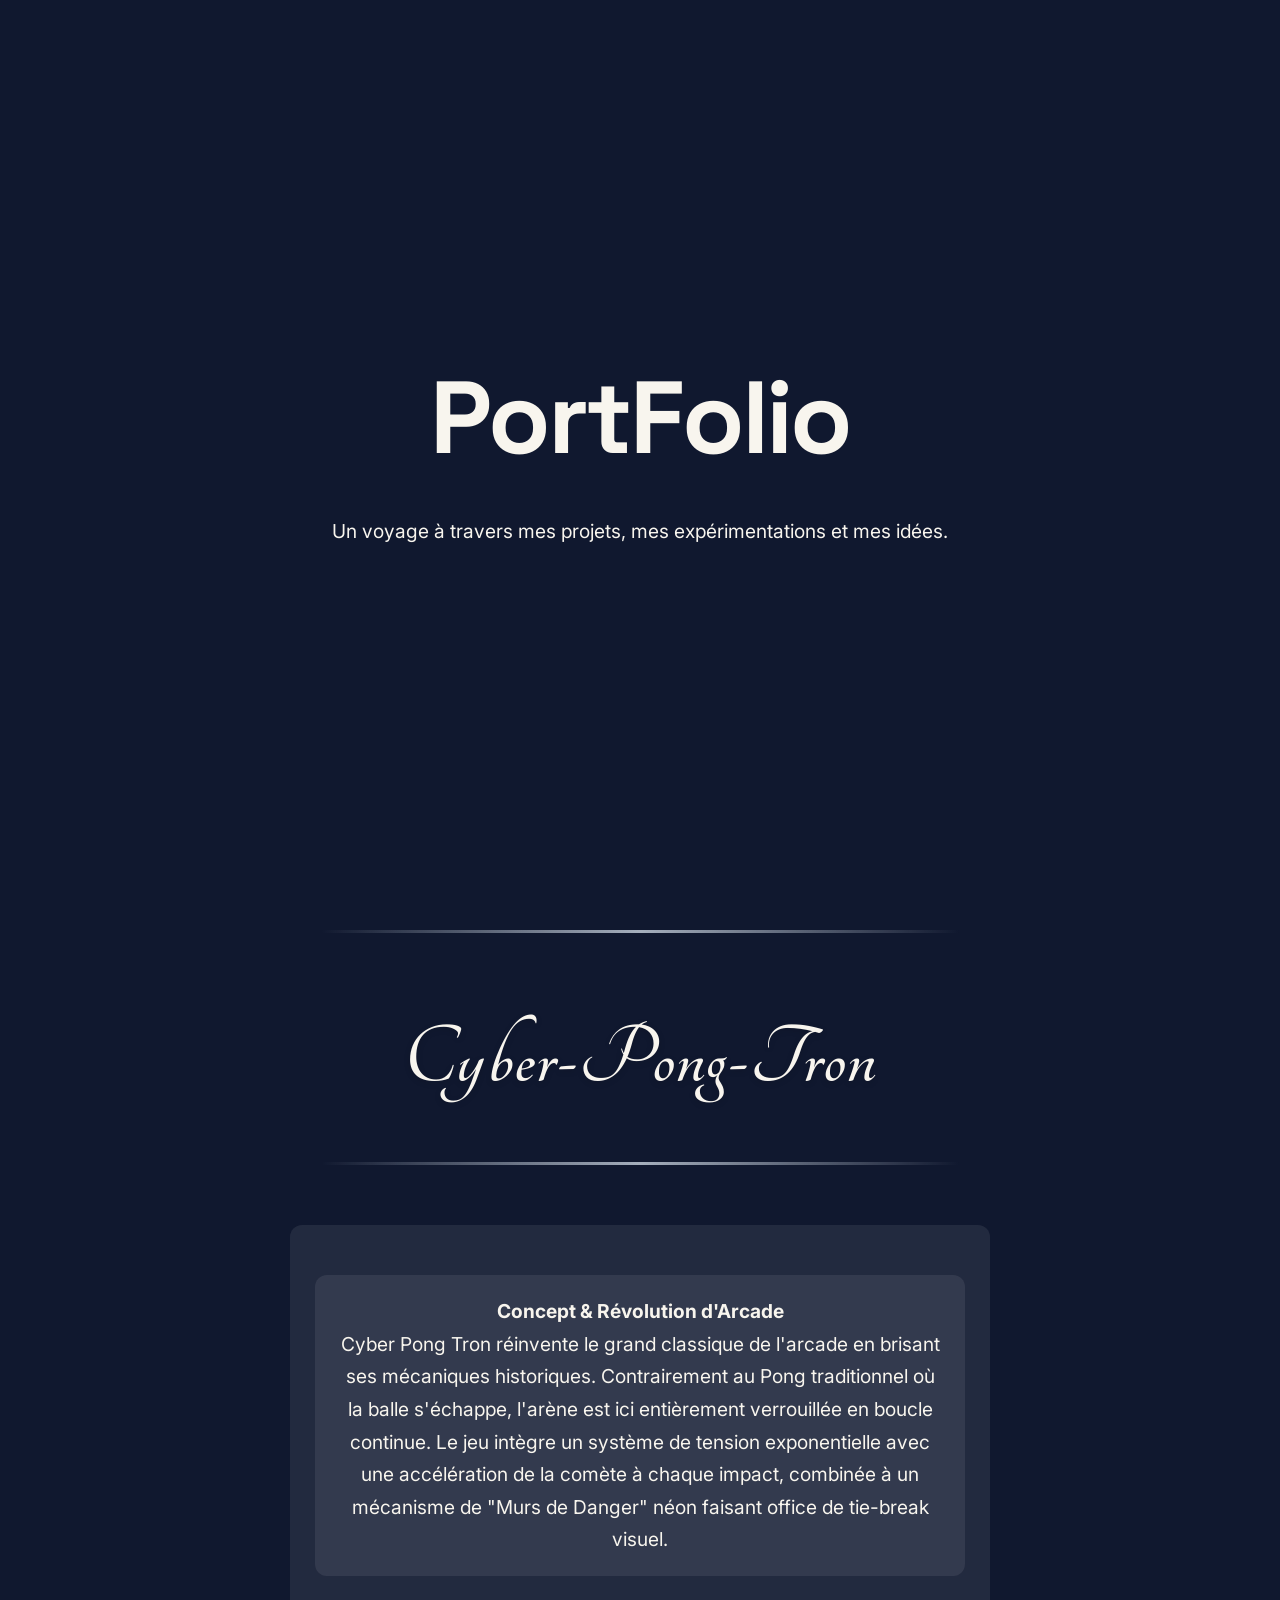
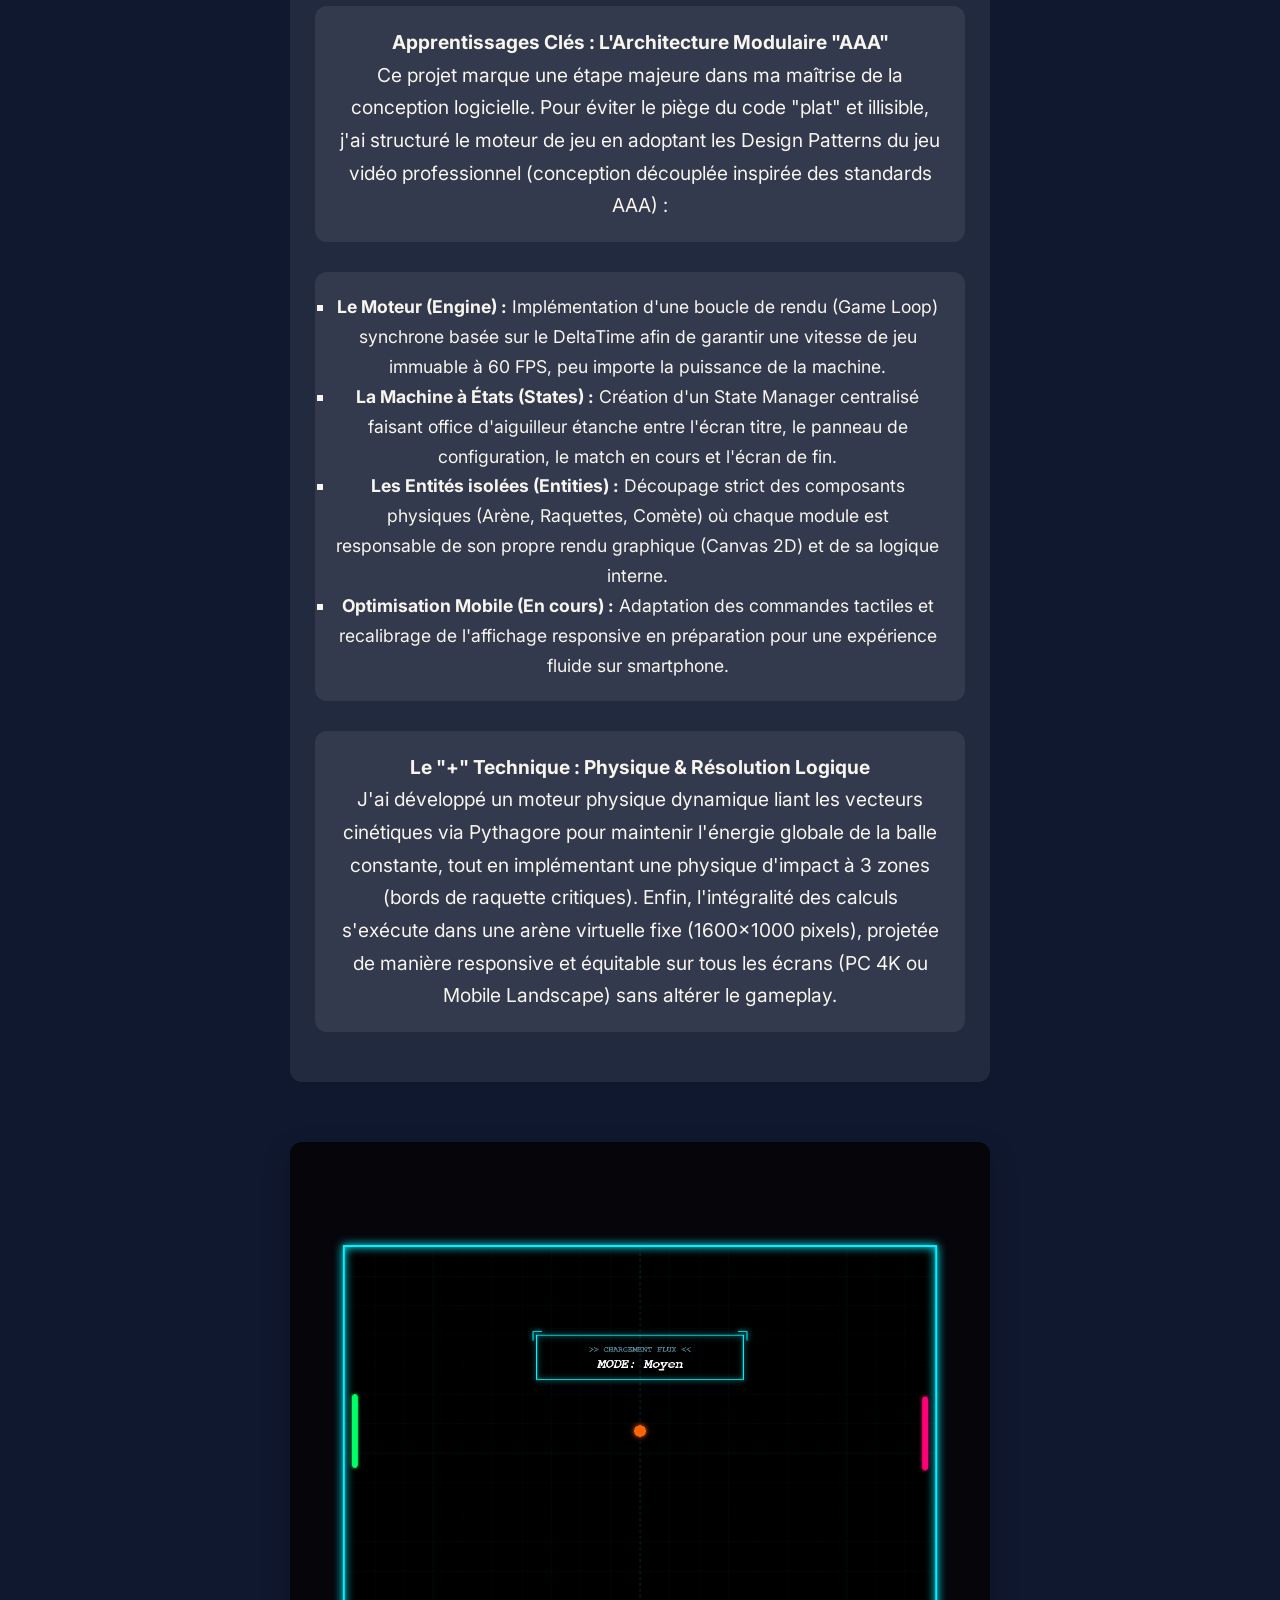
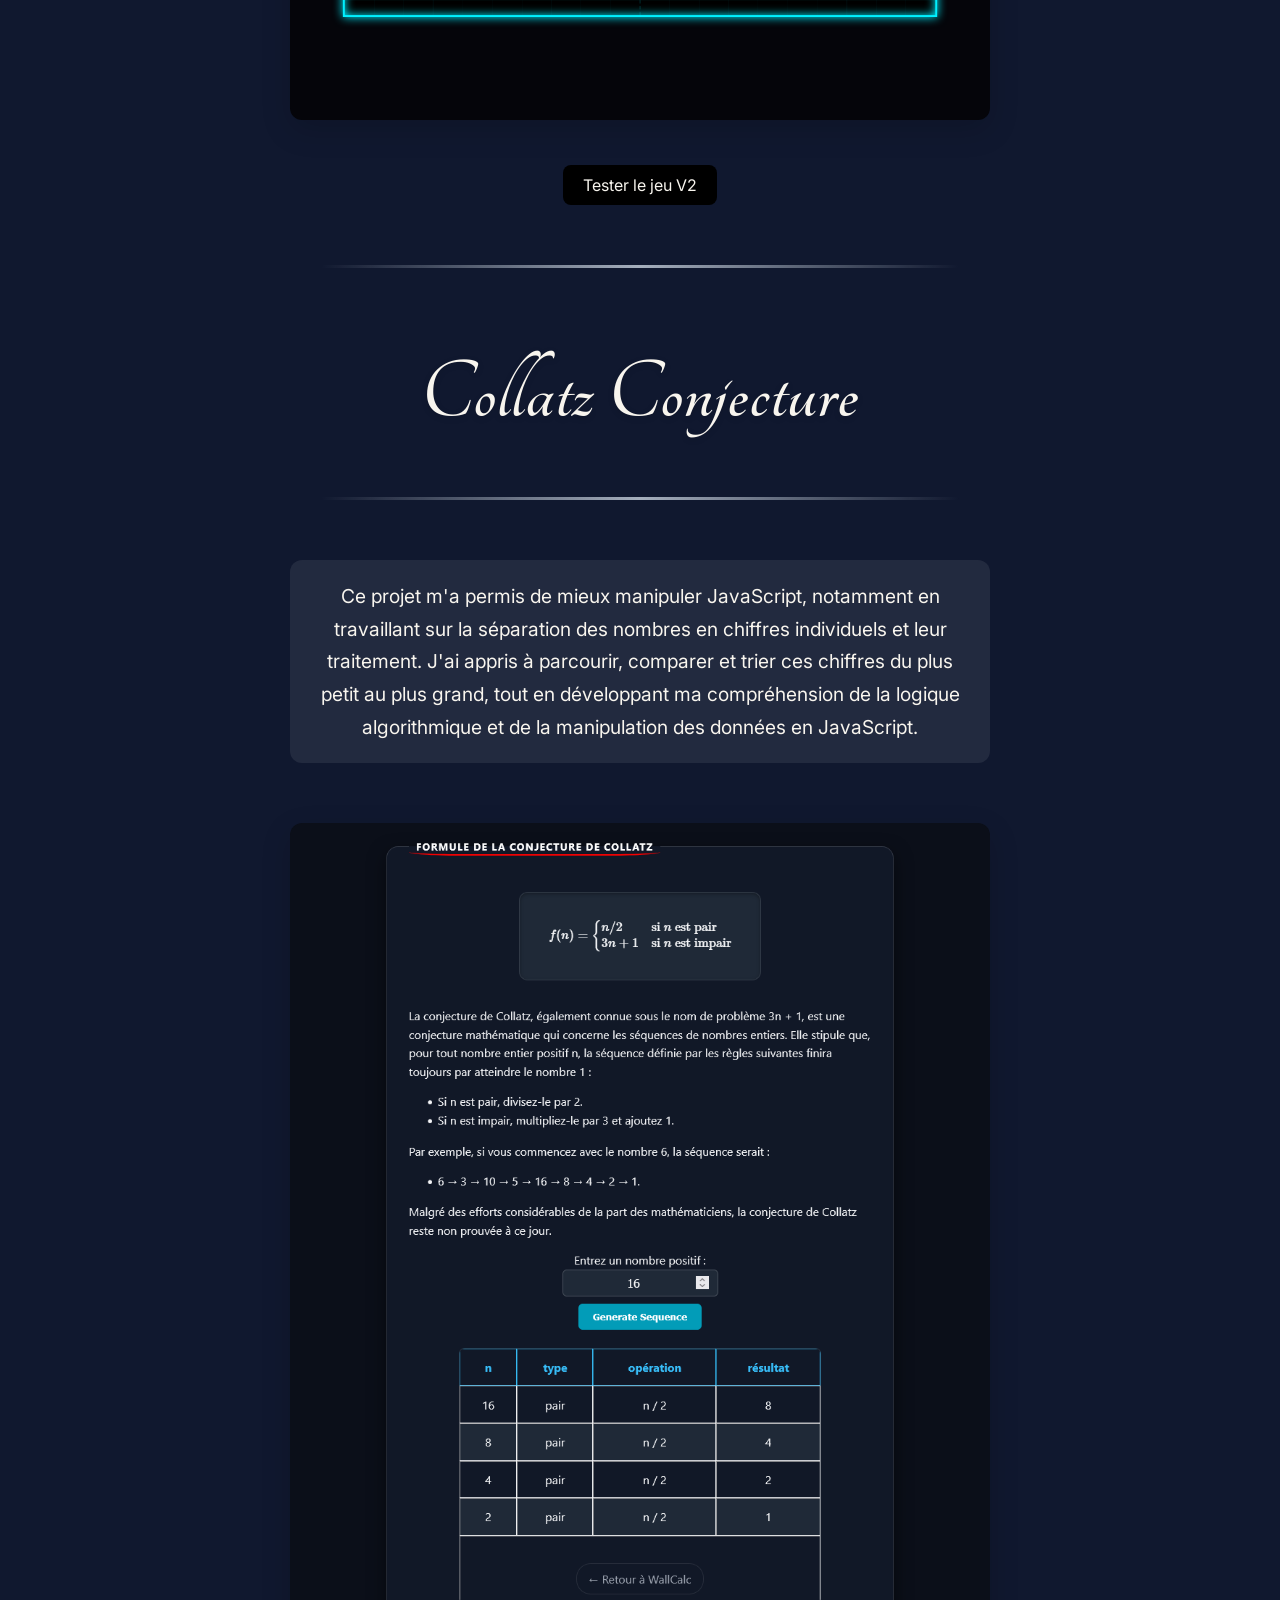
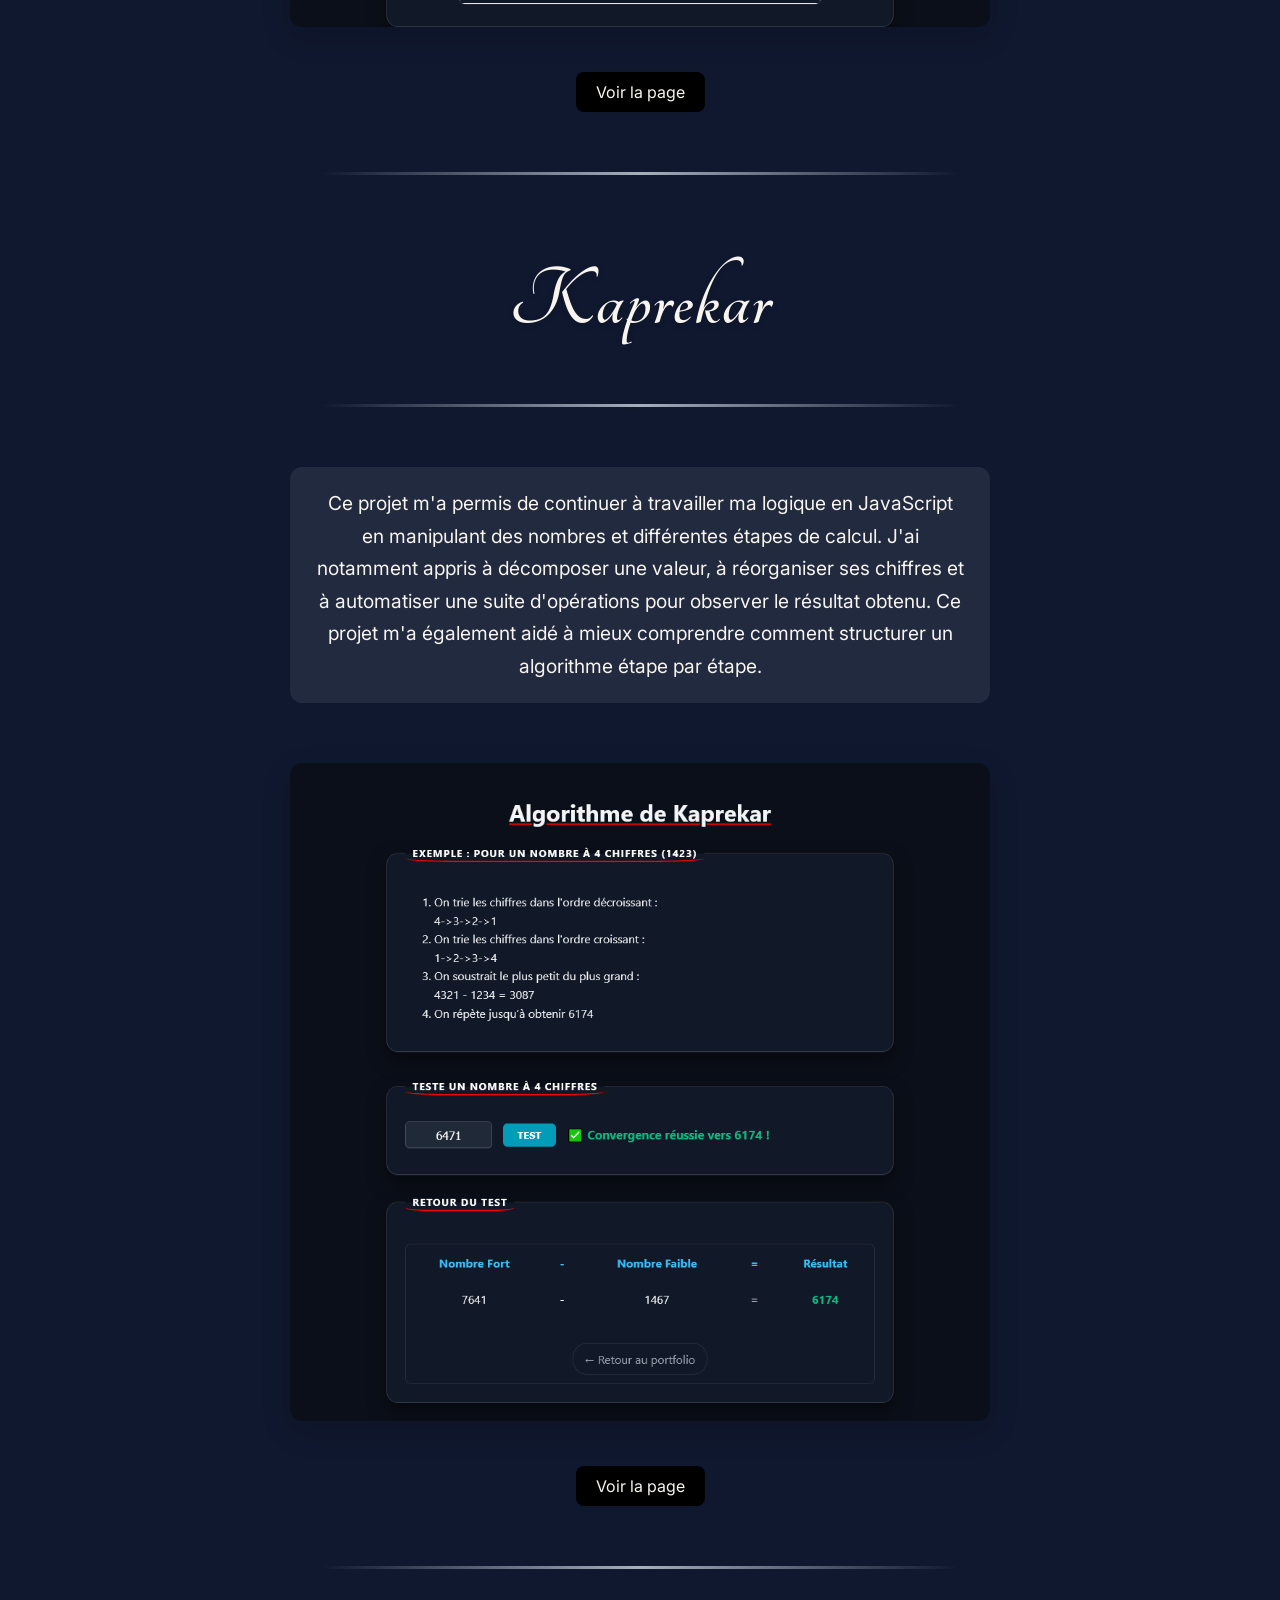
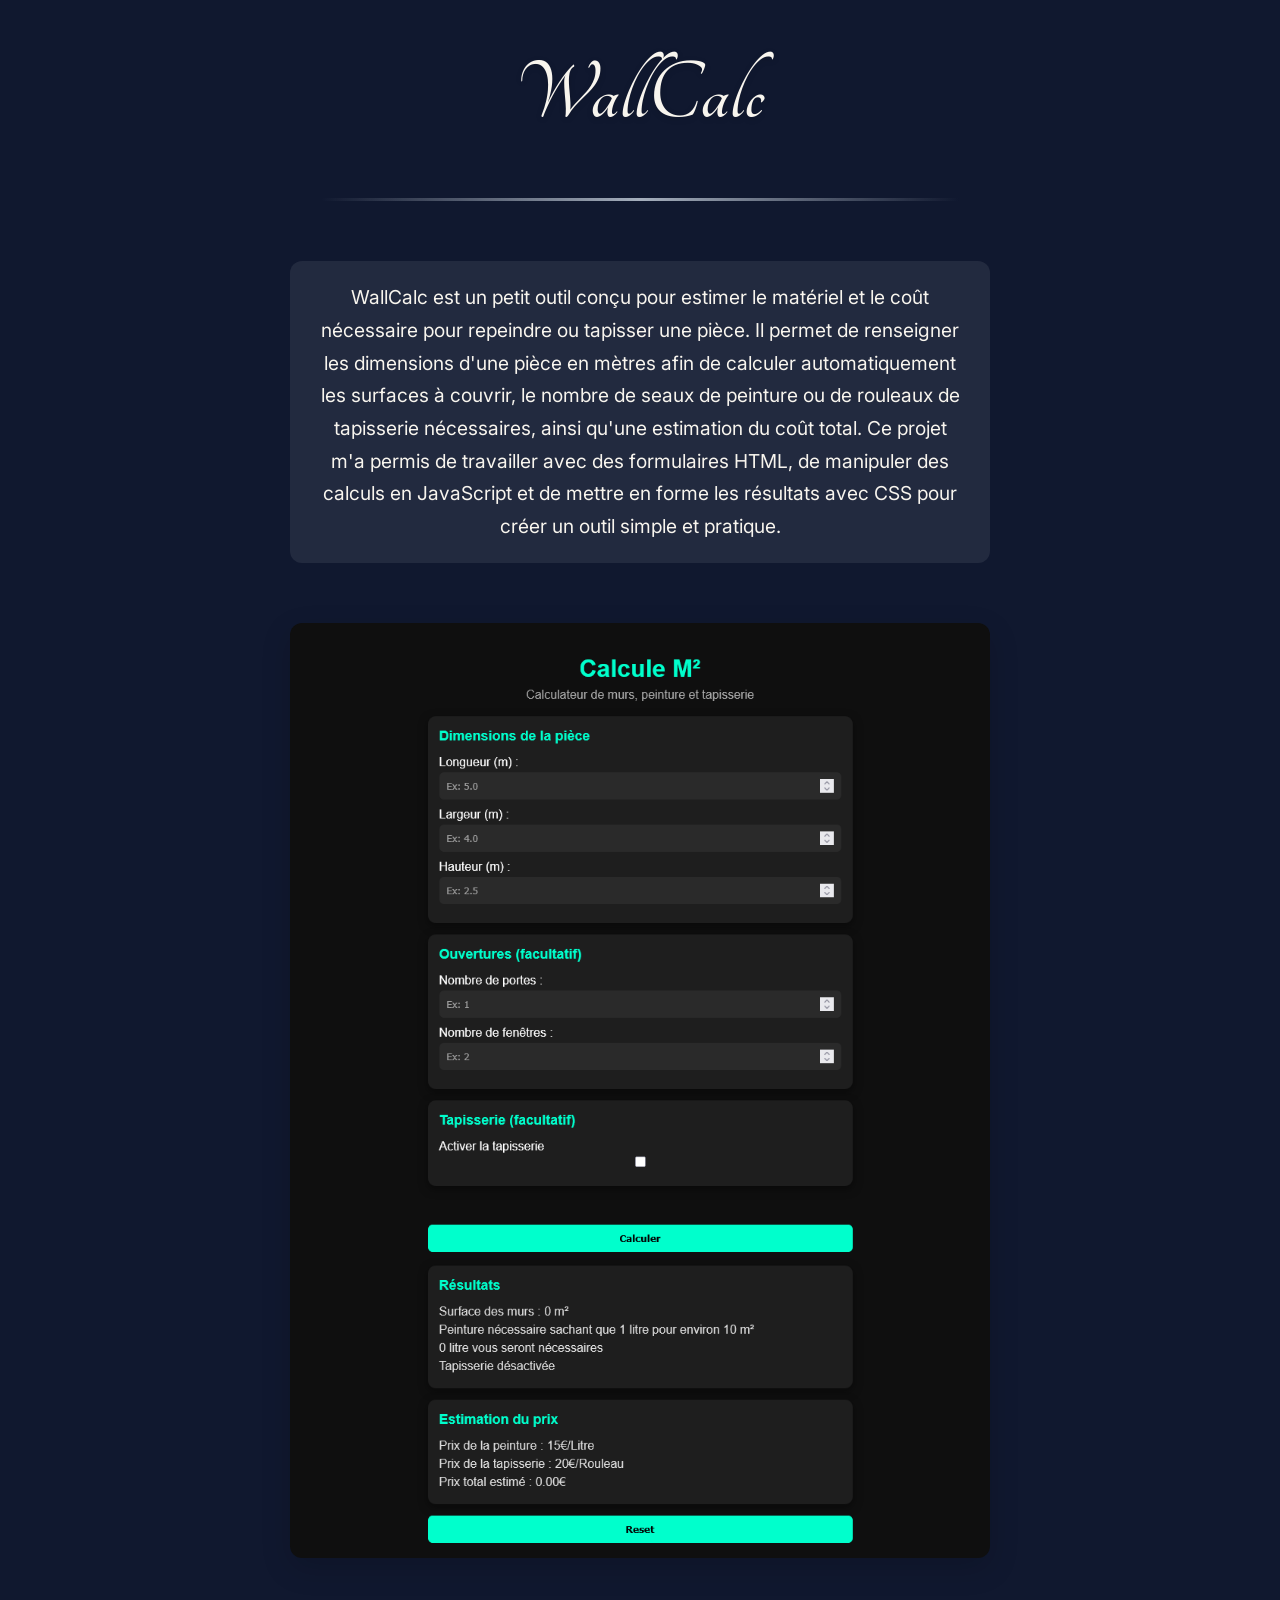
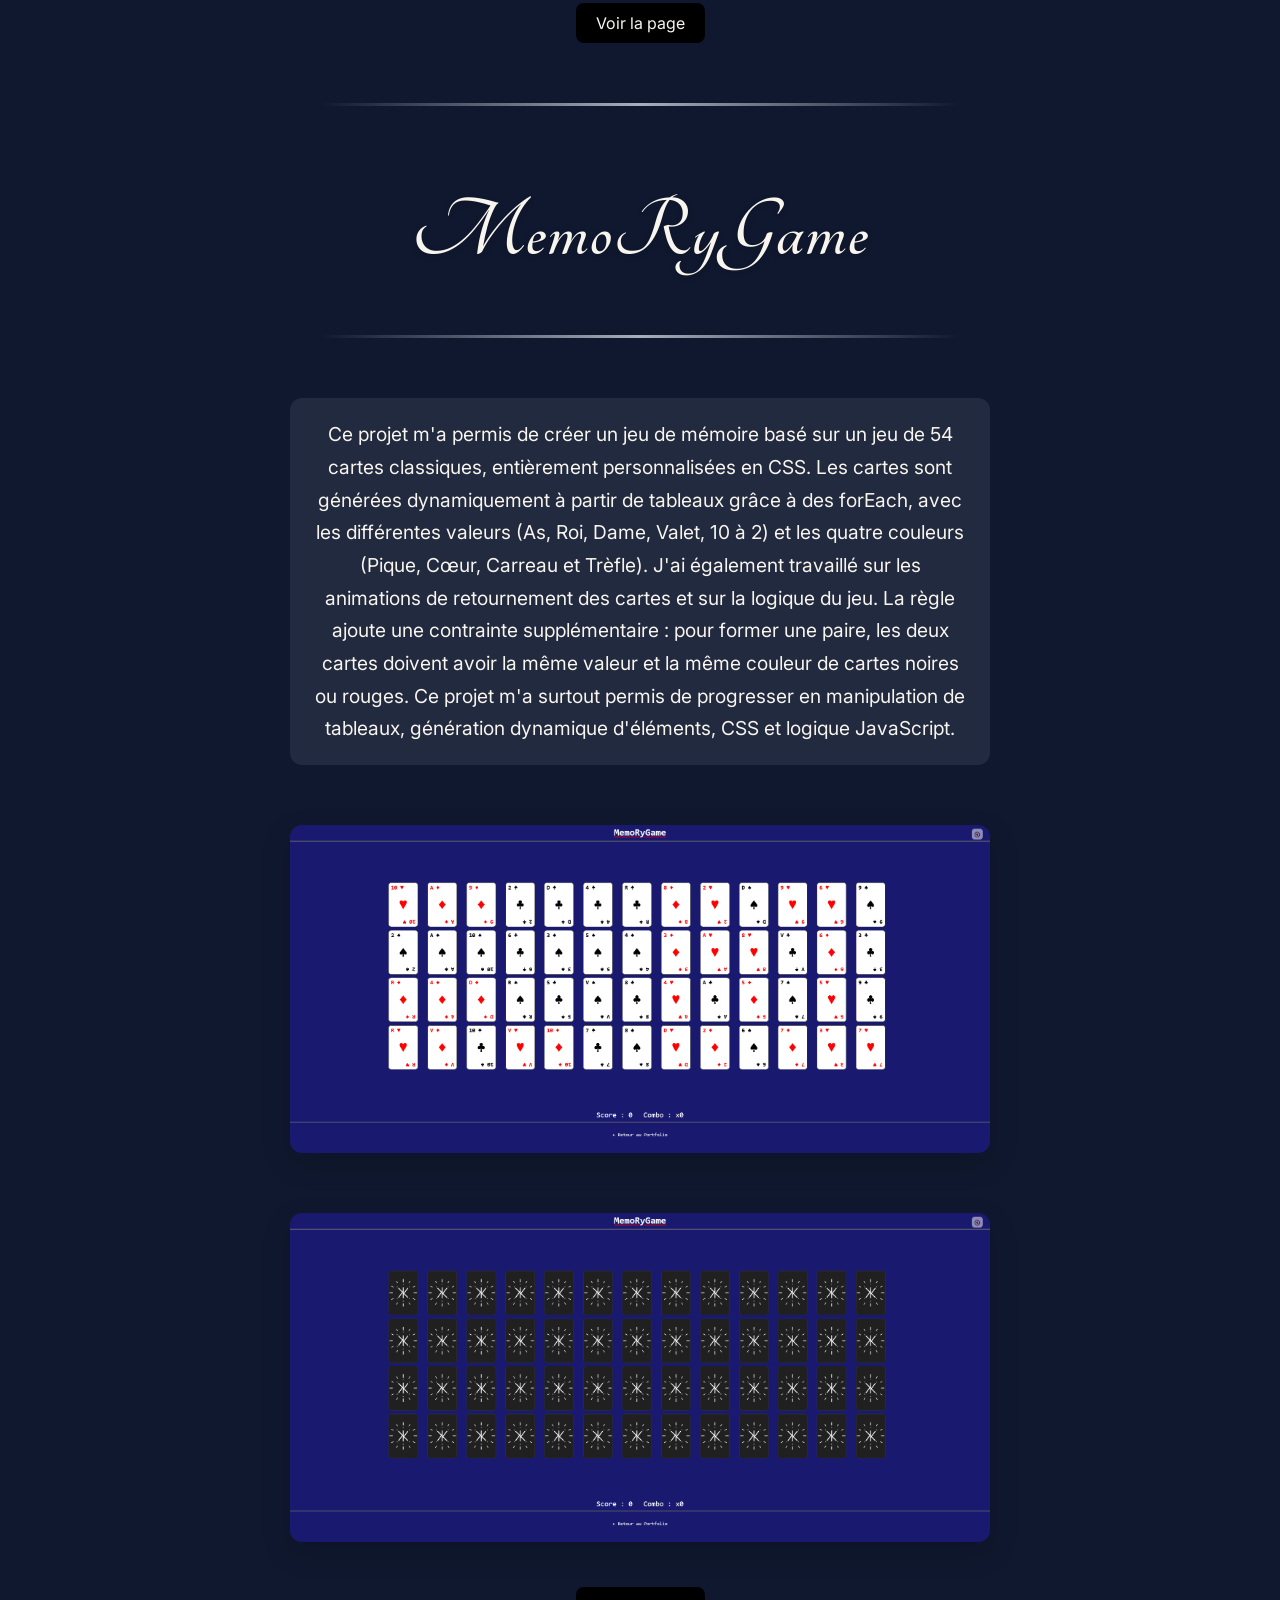
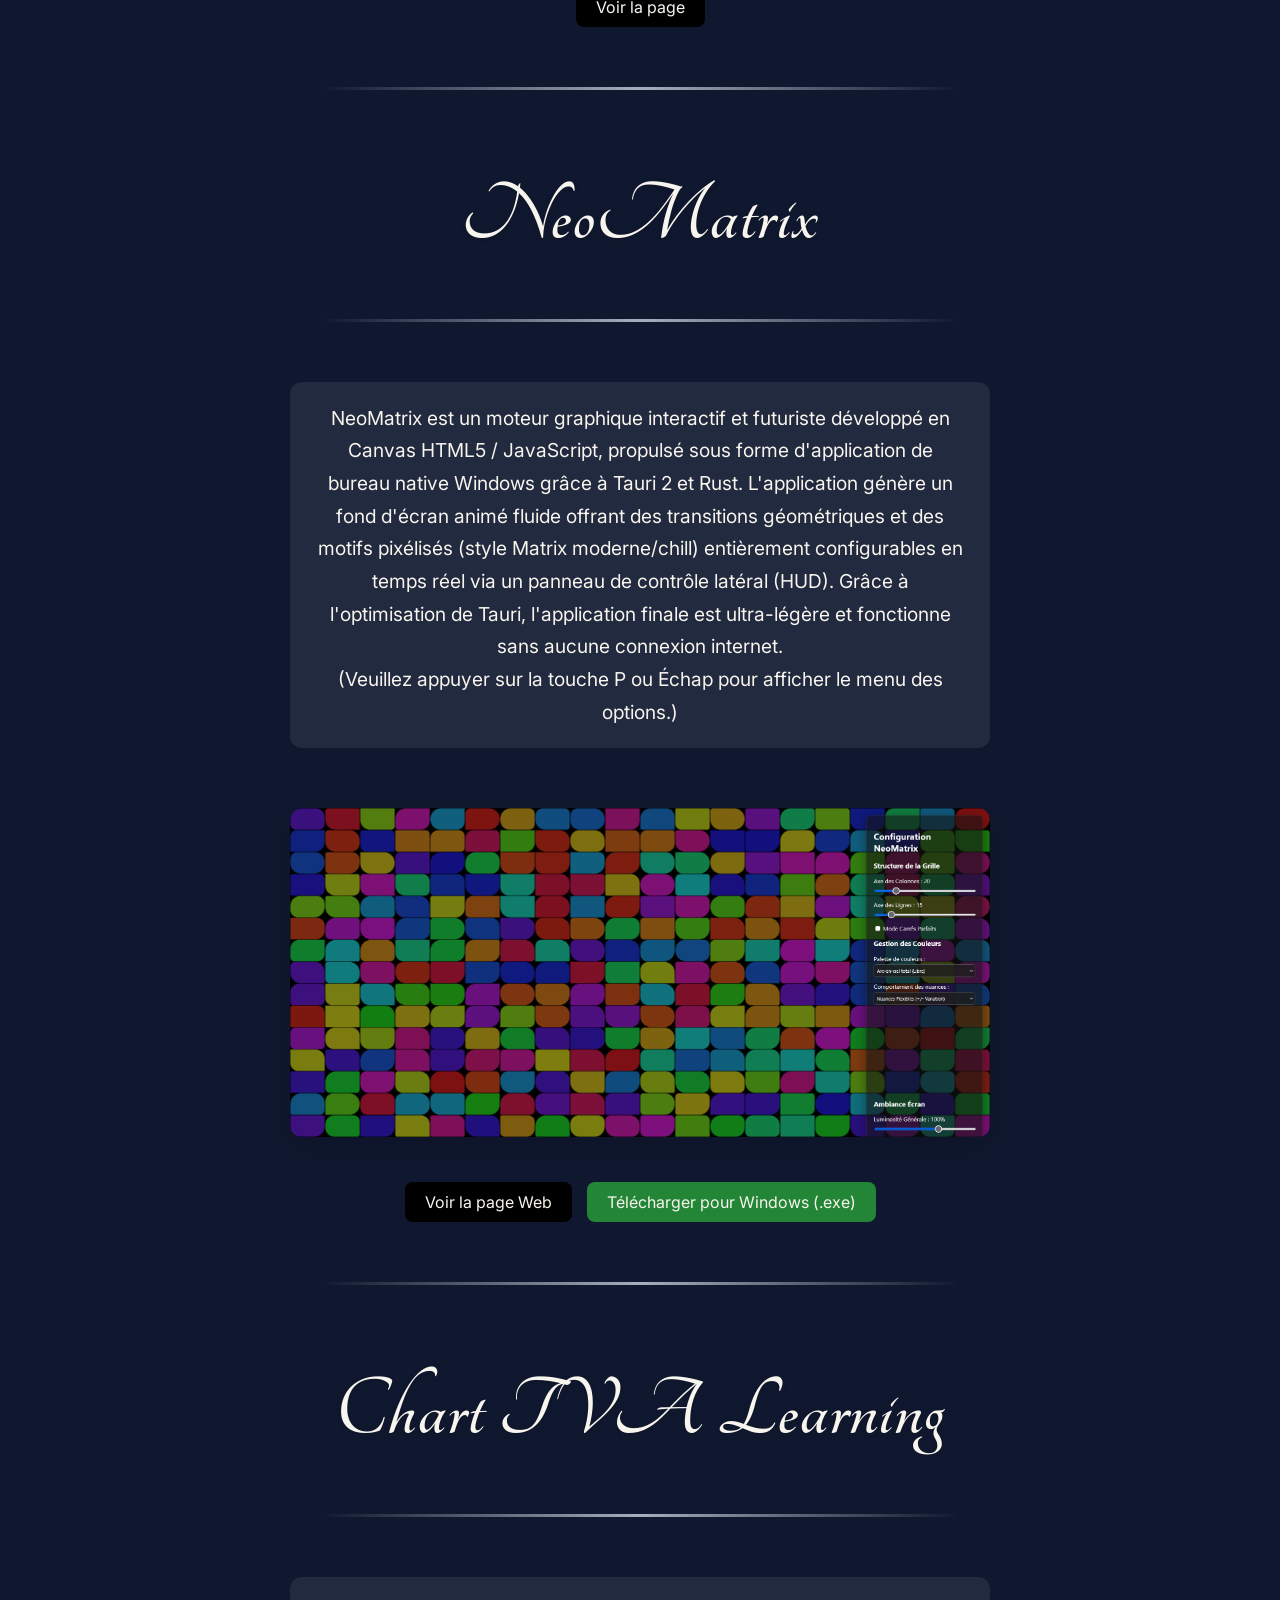
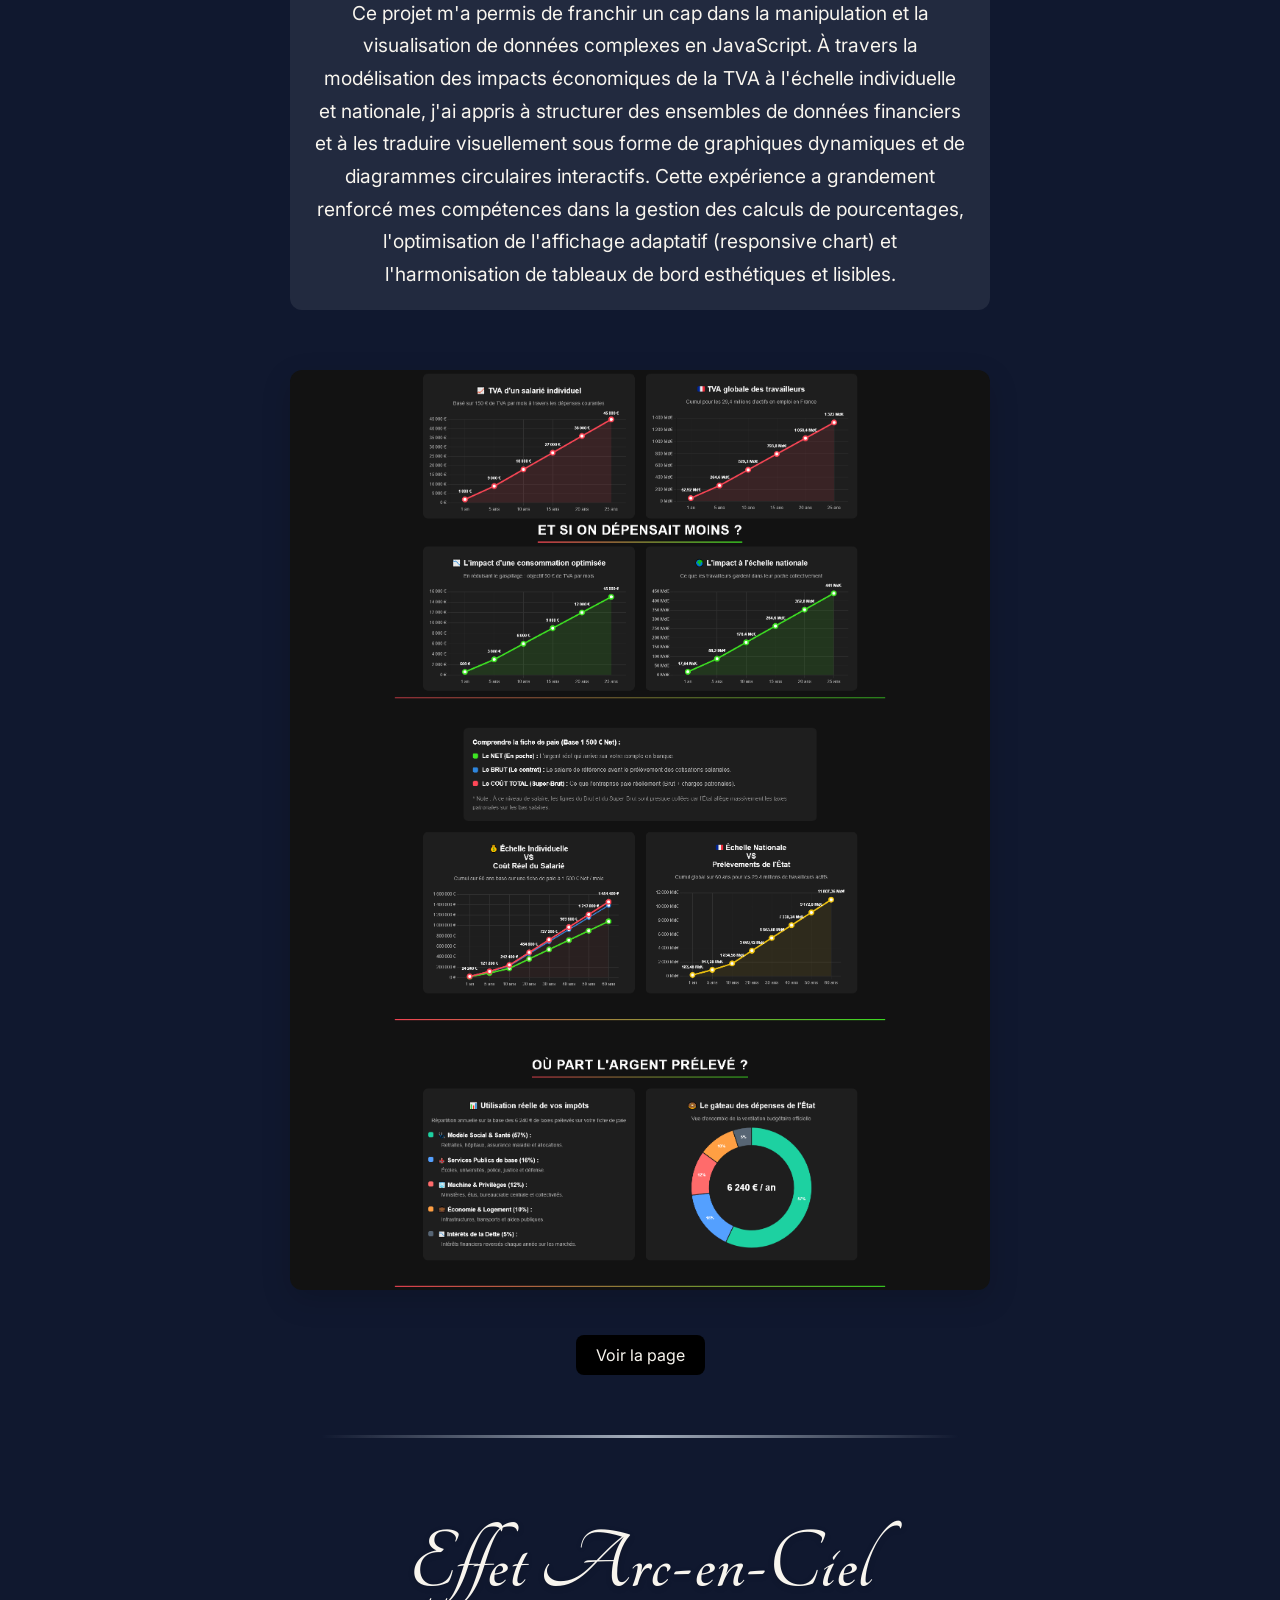
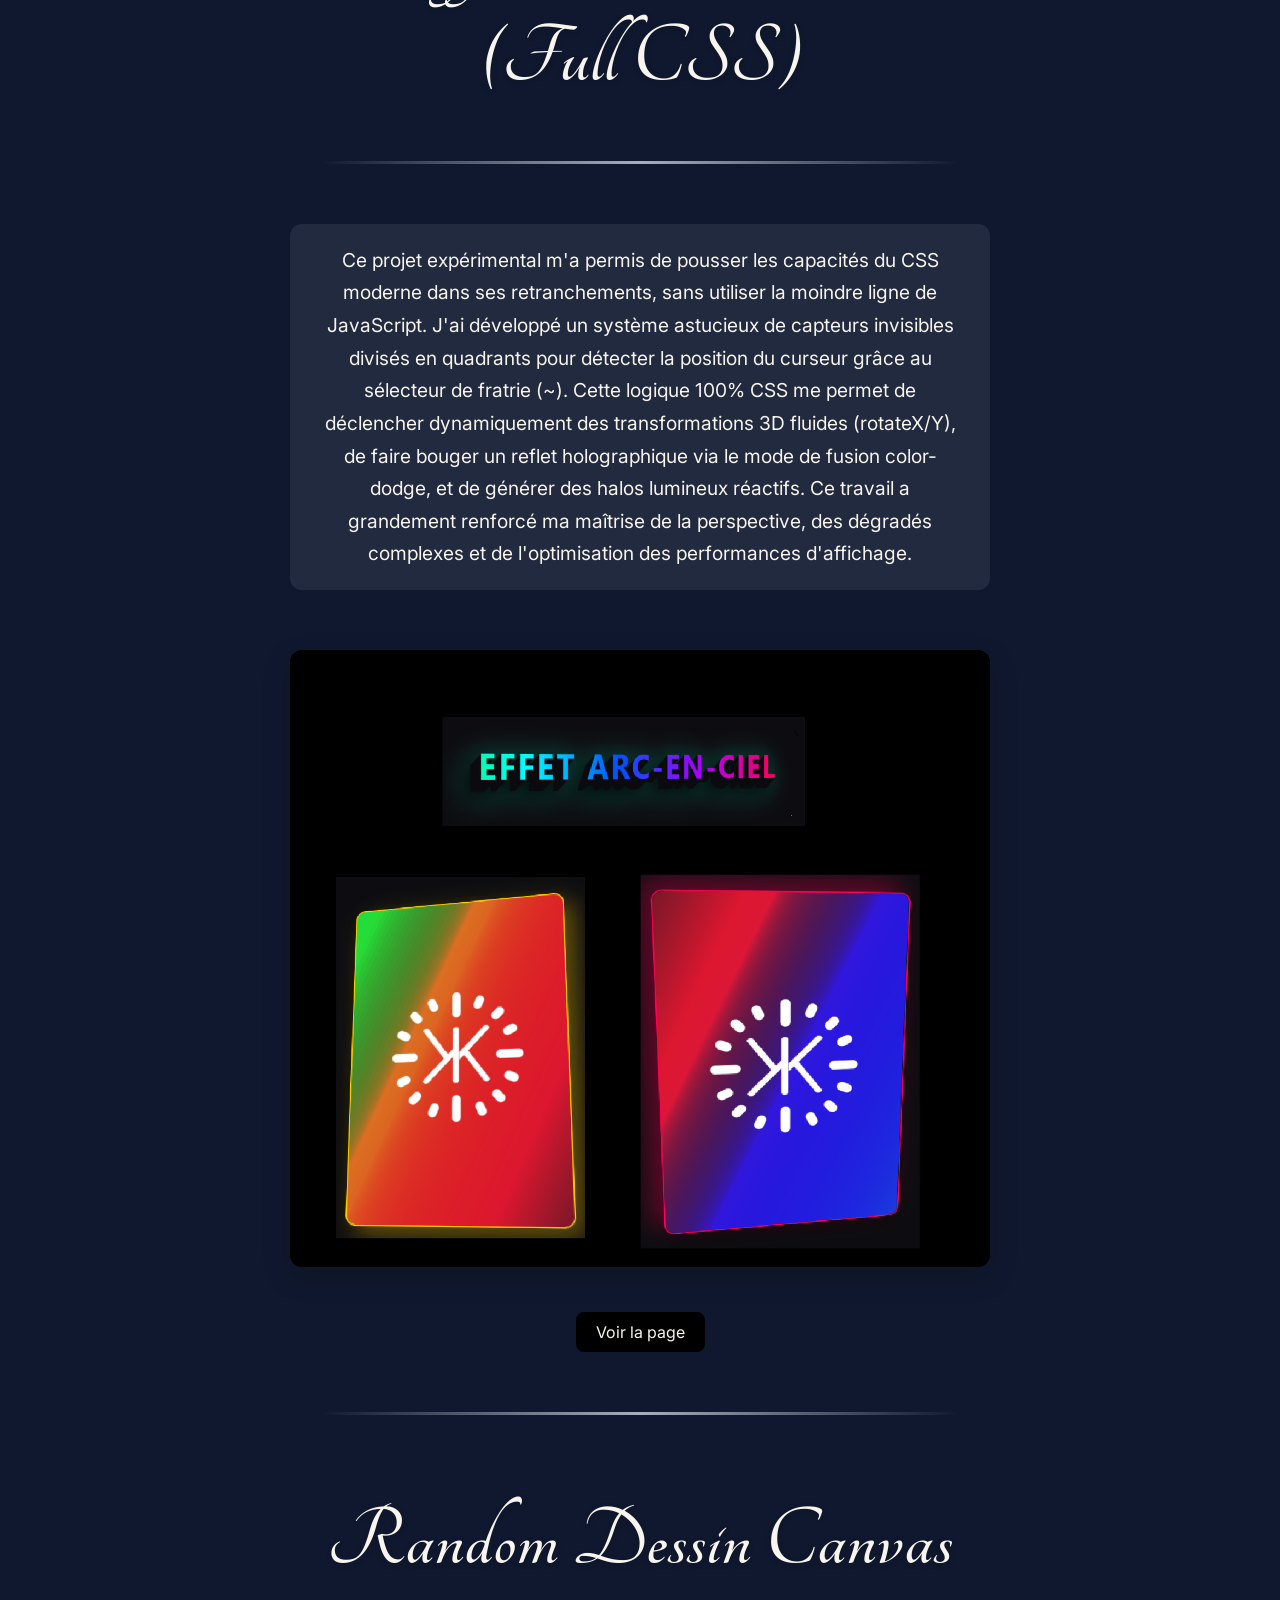
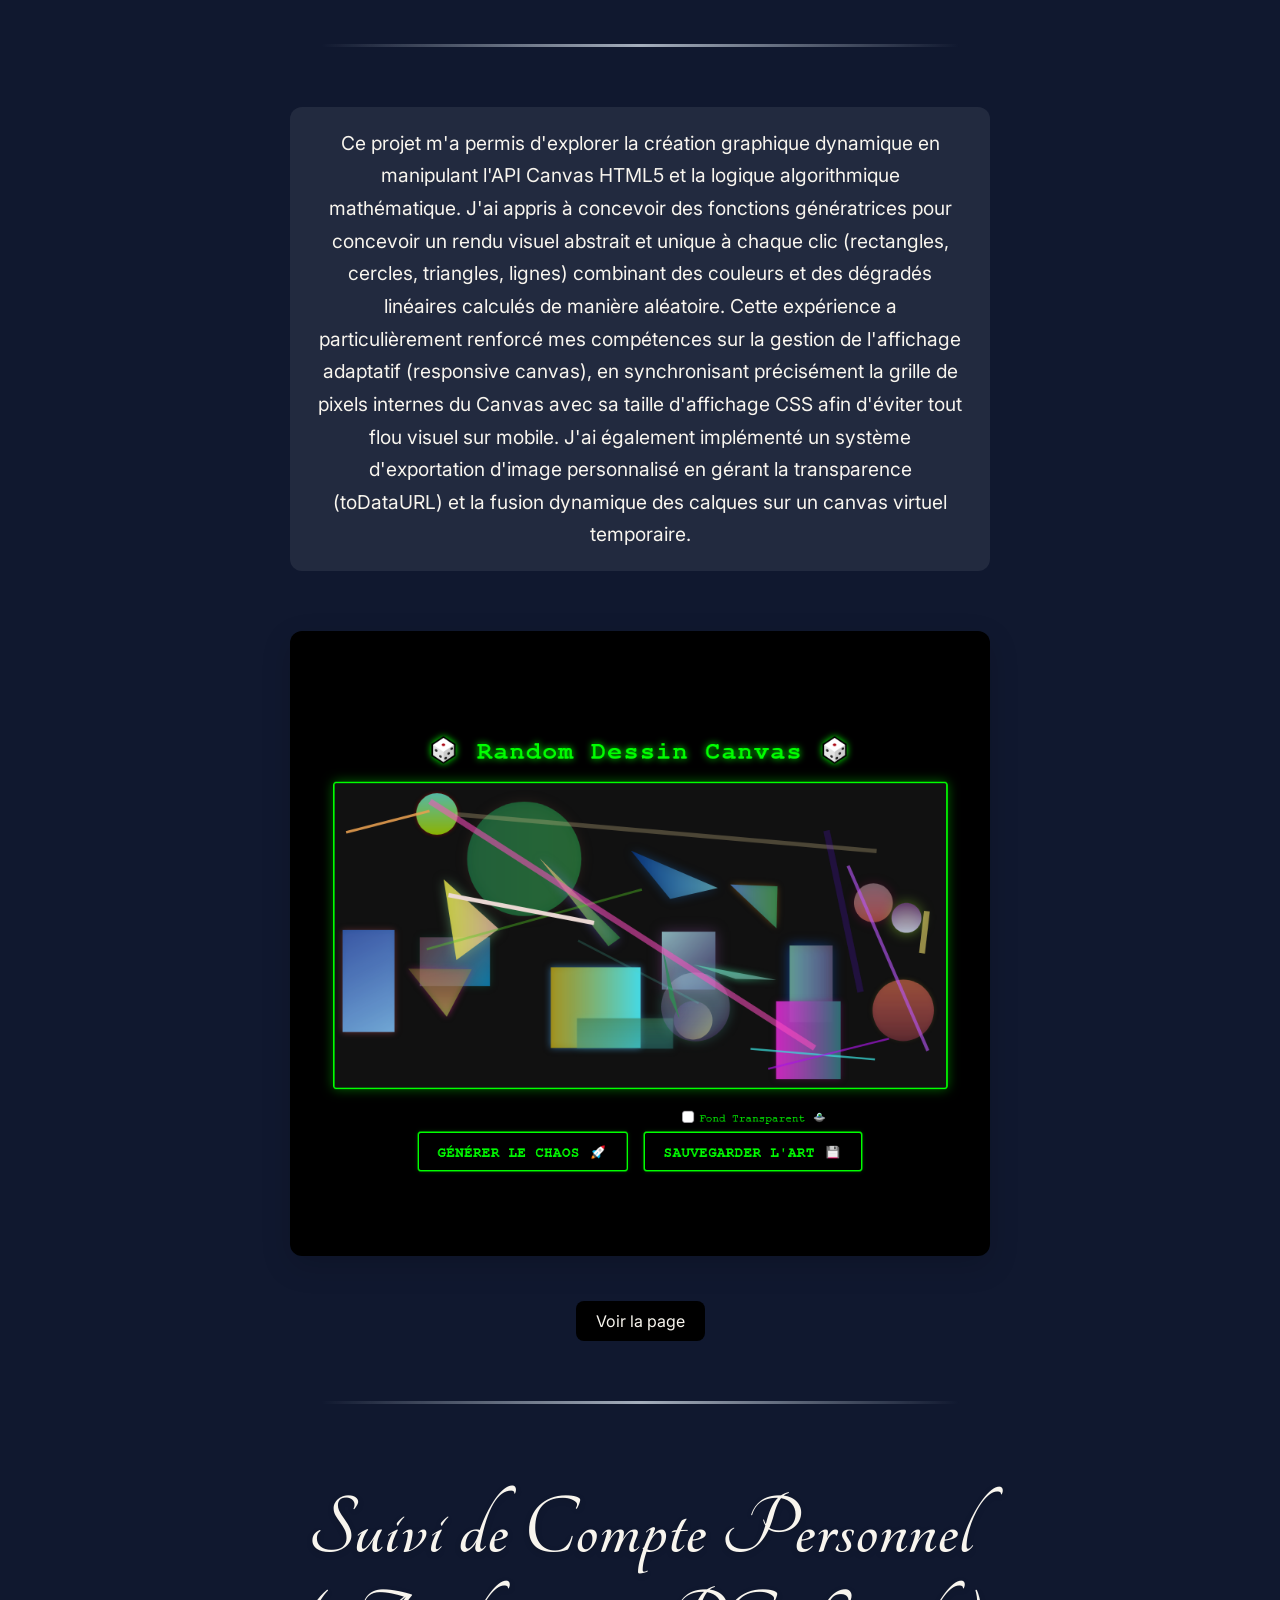
==== commit 0d5e7666: "Mobile en preparations" ====
--- a/index.html
+++ b/index.html
@@ -25,10 +25,6 @@
       content="Explorez mon univers de développement à travers mes projets et expérimentations. Découvrez Cyber Pong Tron : un Pong cyberpunk où la vitesse devient exponentielle !"
     />
     <meta property="og:url" content="https://sylvain-g404.github.io/Mon-Portfolio-Temps/" />
-    <meta
-      property="og:image"
-      content="https://raw.githubusercontent.com/Sylvain-G404/Mon-Portfolio-Temps/main/Project/cyber-pong-tron/Screen_Site/Screenshot%202026-11-05%20at%2001-40-02%20cyber-pong-tron_V2_HUD.png"
-    />
     <meta property="og:image:alt" content="Capture du HUD néon de Cyber Pong Tron" />
 
     <!-- Twitter / X -->
@@ -36,10 +32,14 @@
     <meta name="twitter:title" content="Sylvain-G404 | Portfolio Développeur" />
     <meta name="twitter:description" content="Découvrez mes projets, dont Cyber Pong Tron, mon jeu d'arcade cyberpunk." />
     <meta
-      name="twitter:image"
-      content="https://raw.githubusercontent.com/Sylvain-G404/Mon-Portfolio-Temps/main/Project/cyber-pong-tron/Screen_Site/Screenshot%202026-11-05%20at%2001-40-02%20cyber-pong-tron_V2_HUD.png"
+      property="og:image"
+      content="https://sylvain-g404.github.io/Mon-Portfolio-Temps/Project/cyber-pong-tron/Screen_Site/Screenshot%202026-11-05%20at%2001-40-02%20cyber-pong-tron_V2_HUD.png"
     />
-    <meta property="og:image:alt" content="Capture du jeu Cyber Pong Tron avec son HUD cyberpunk néon" />
+
+    <meta property="og:image:alt" content="Cyber Pong Tron - Capture du jeu avec son HUD néon" />
+
+    <meta property="og:image:type" content="image/png" />
+    <meta name="twitter:card" content="summary_large_image" />
 
     <!-- Couleur du thème -->
     <meta name="theme-color" content="#00f3ff" />
@@ -108,6 +108,10 @@
             <strong>Les Entités isolées (Entities) :</strong> Découpage strict des composants physiques (Arène, Raquettes, Comète) où chaque
             module est responsable de son propre rendu graphique (Canvas 2D) et de sa logique interne.
           </li>
+          <li>
+            <strong>Optimisation Mobile (En cours) :</strong> Adaptation des commandes tactiles et recalibrage de l'affichage responsive en
+            préparation pour une expérience fluide sur smartphone.
+          </li>
         </ul>
         <p class="paragraphe">
           <strong>Le "+" Technique : Physique & Résolution Logique</strong><br />
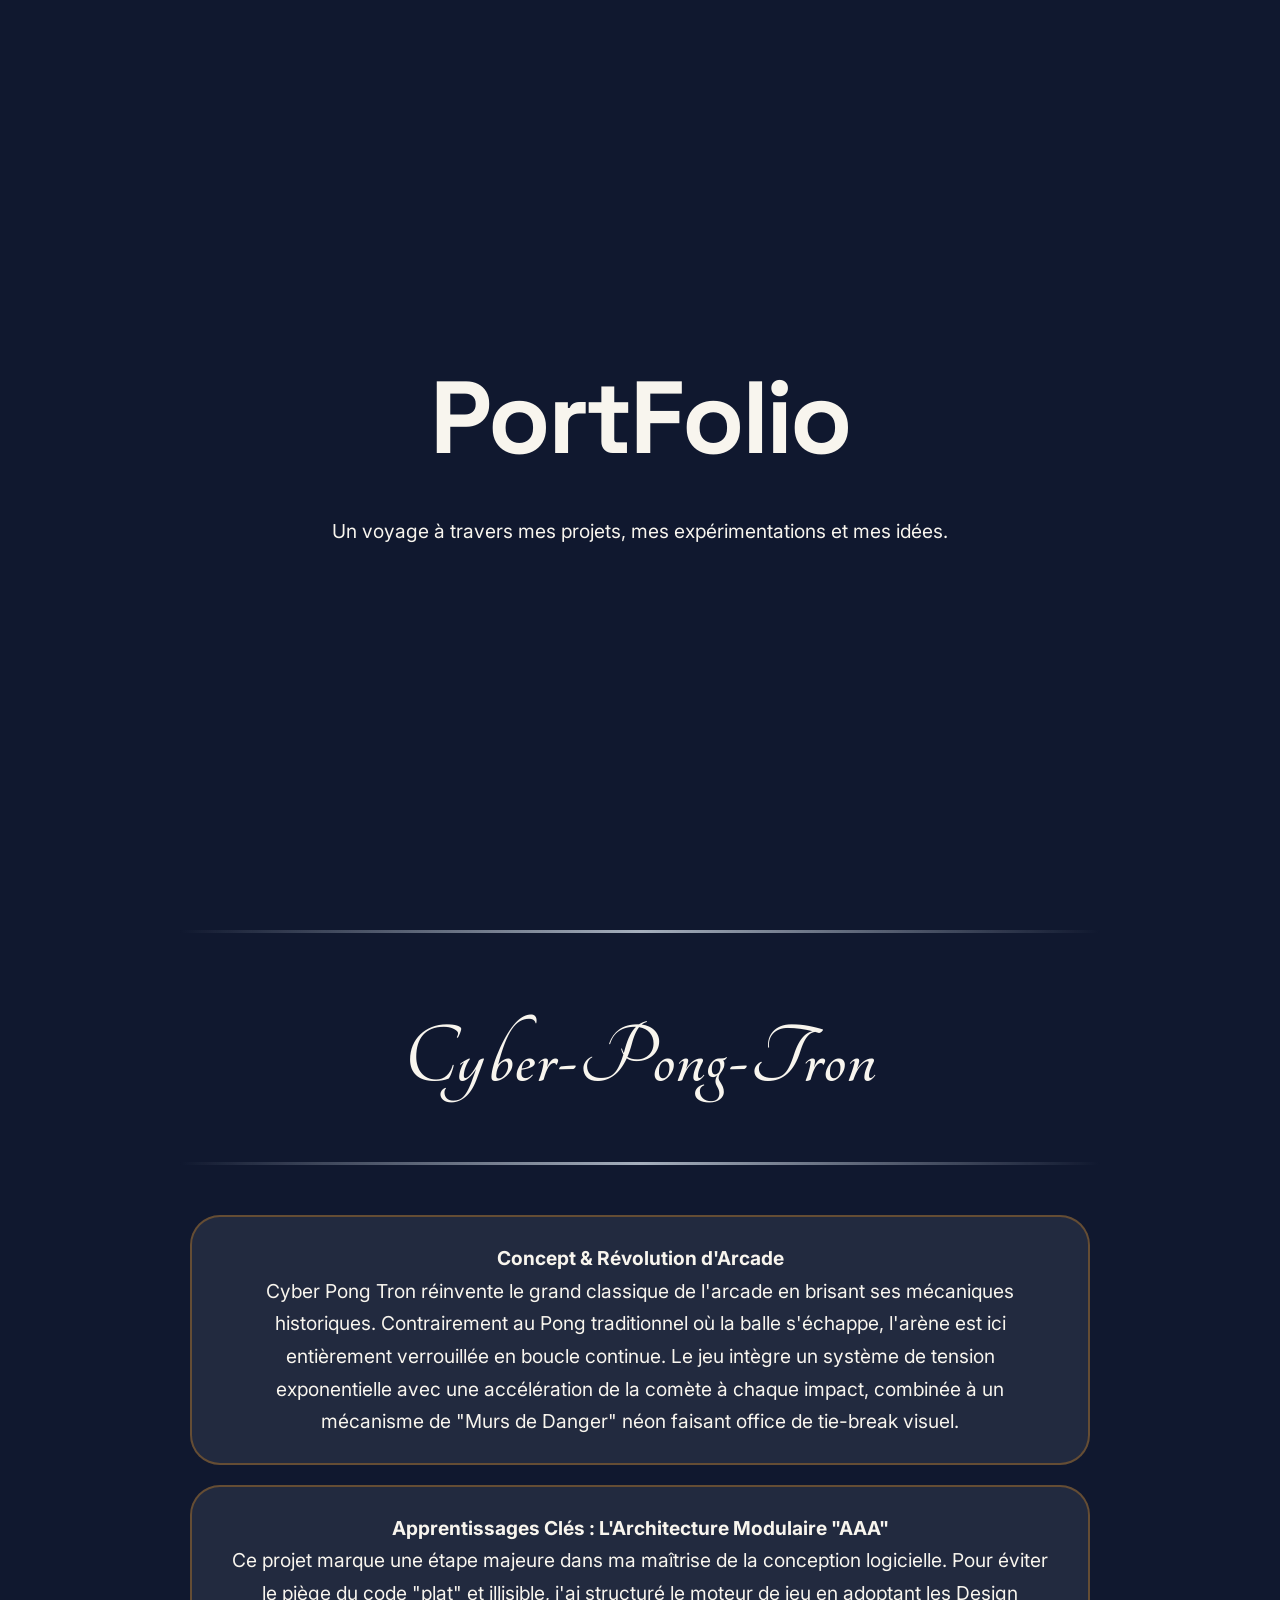
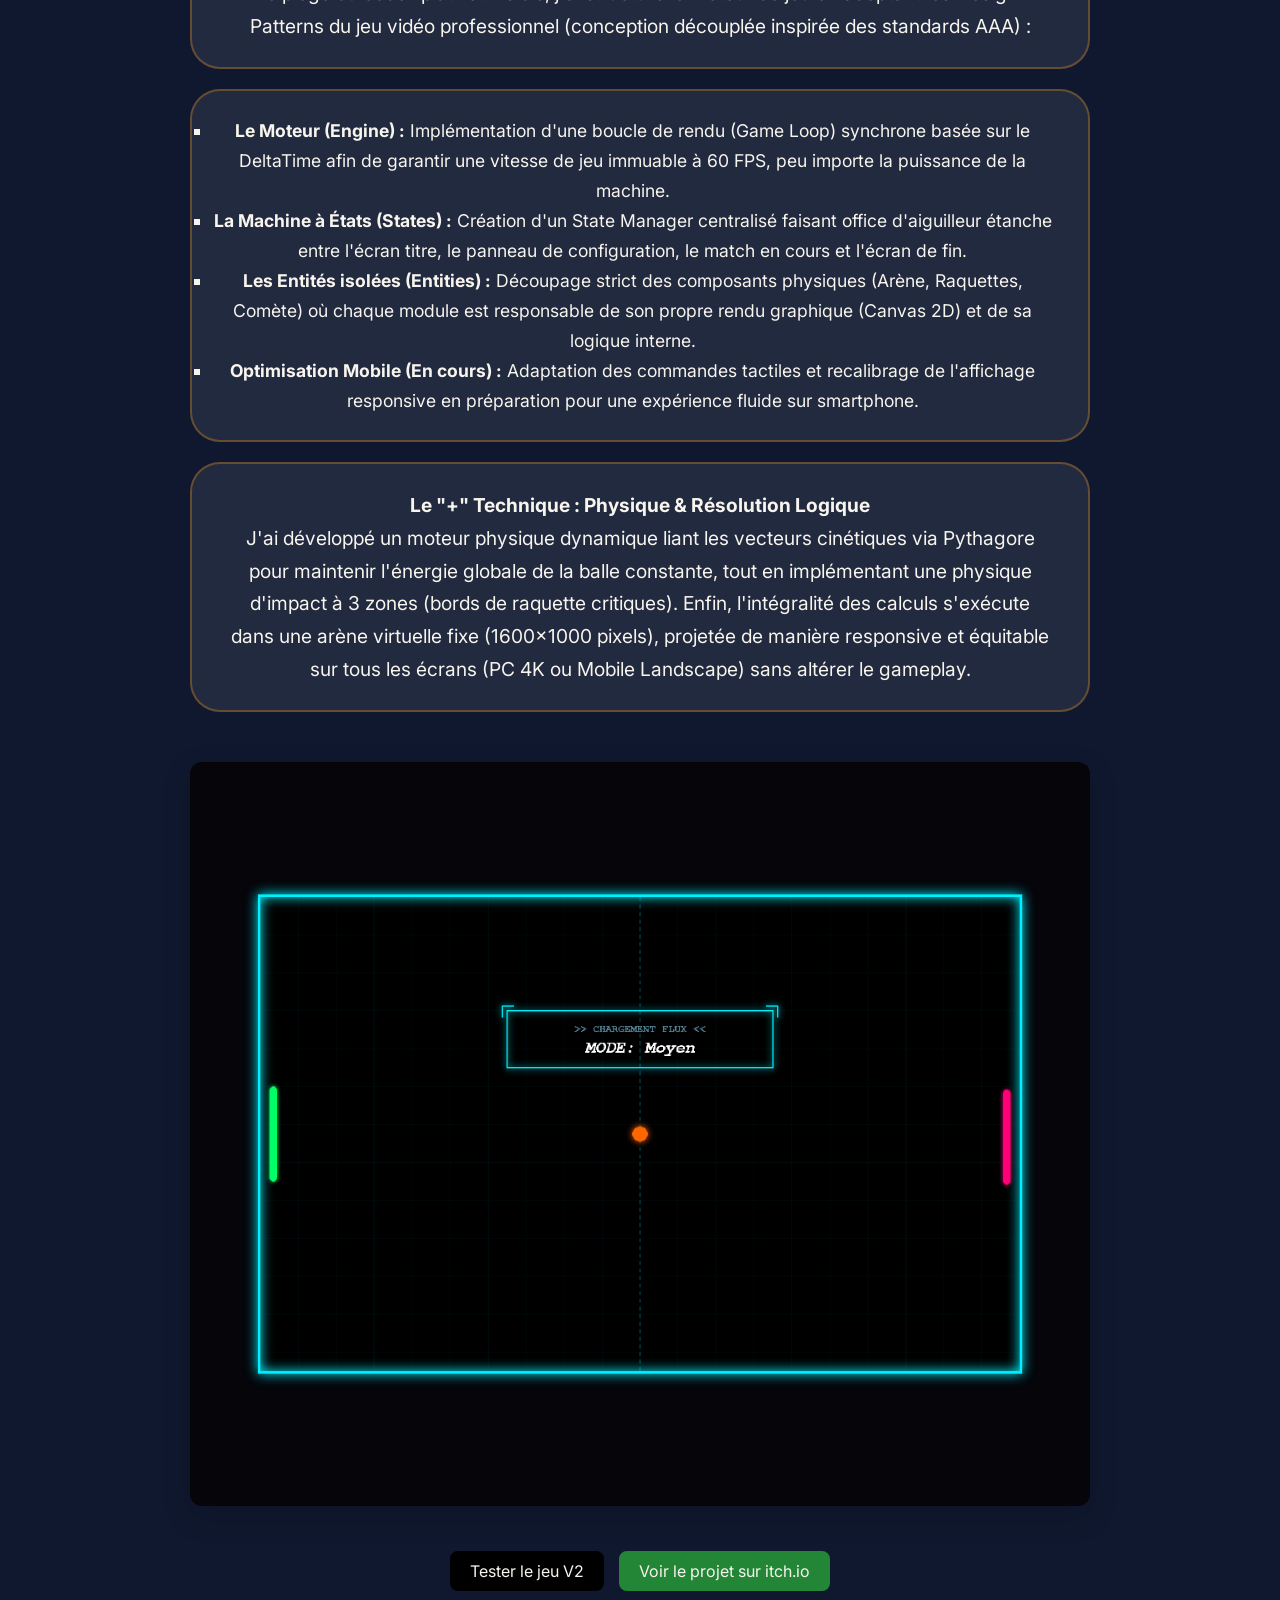
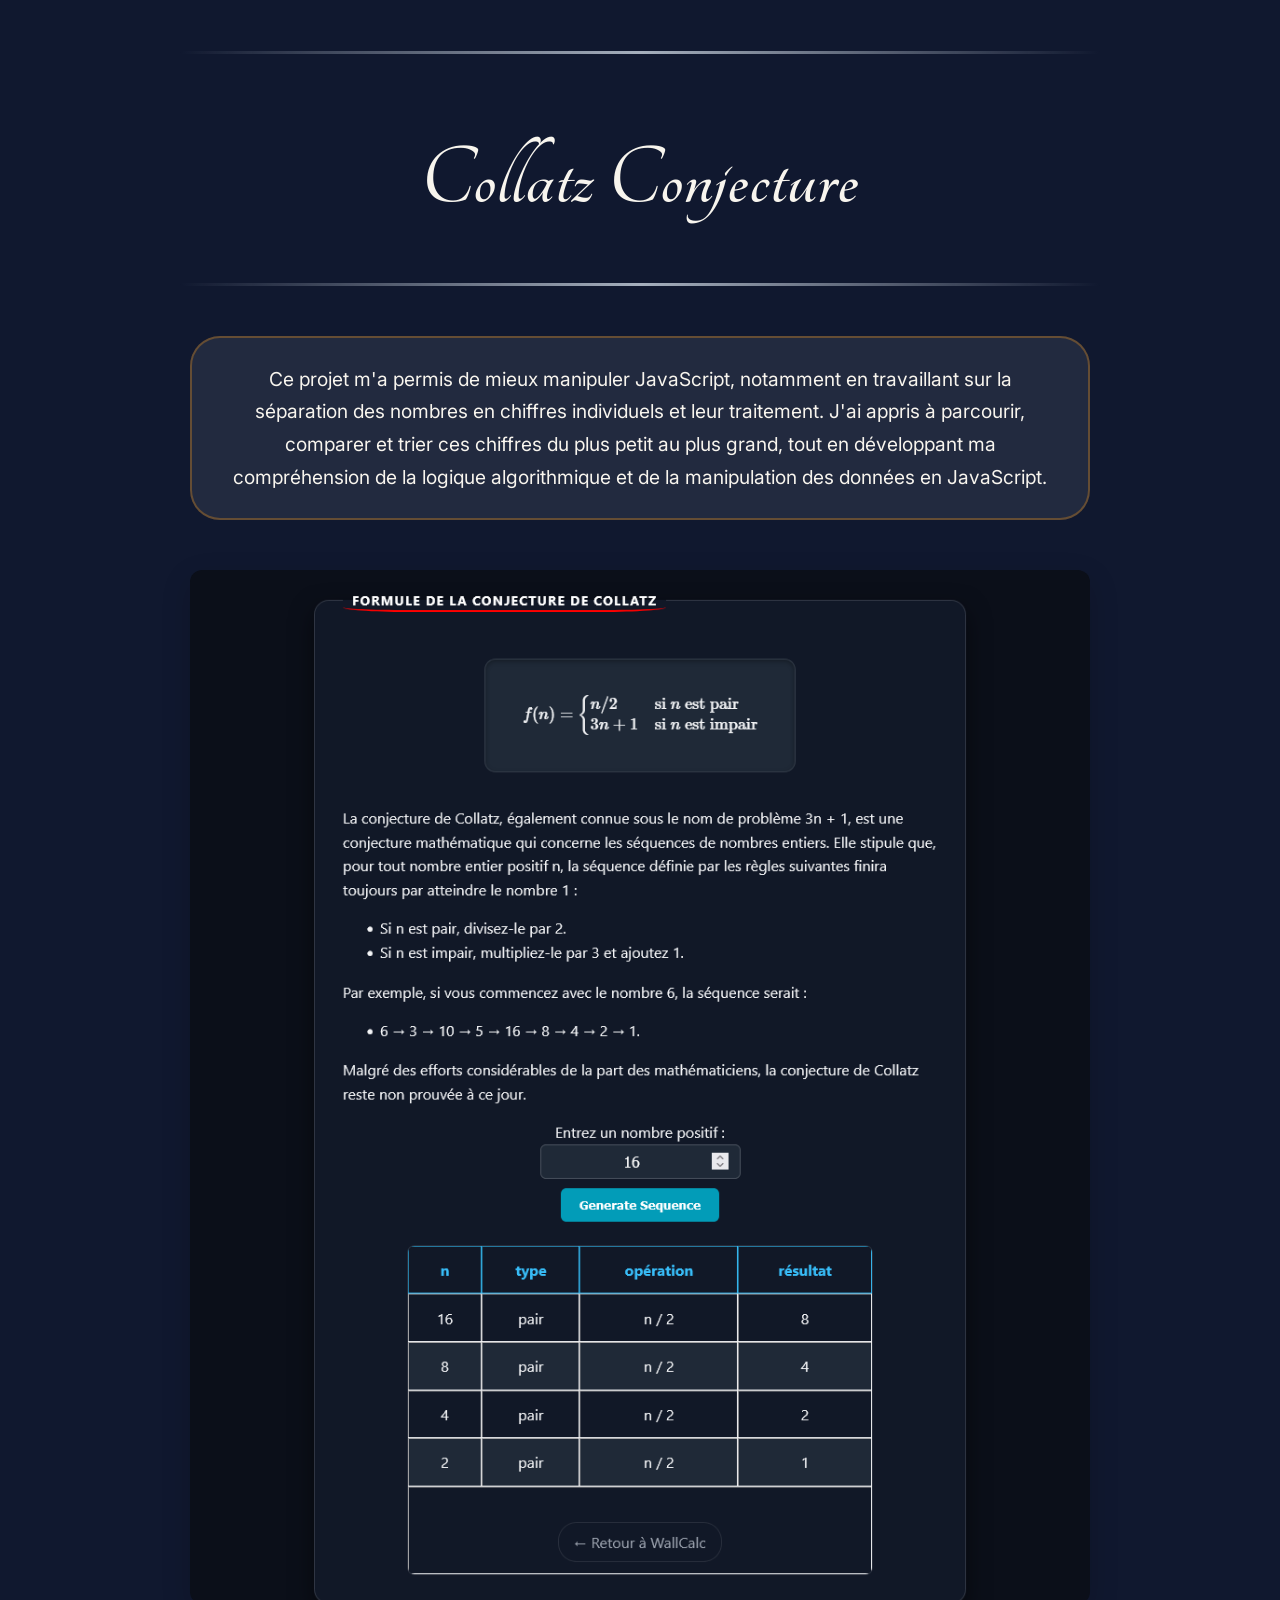
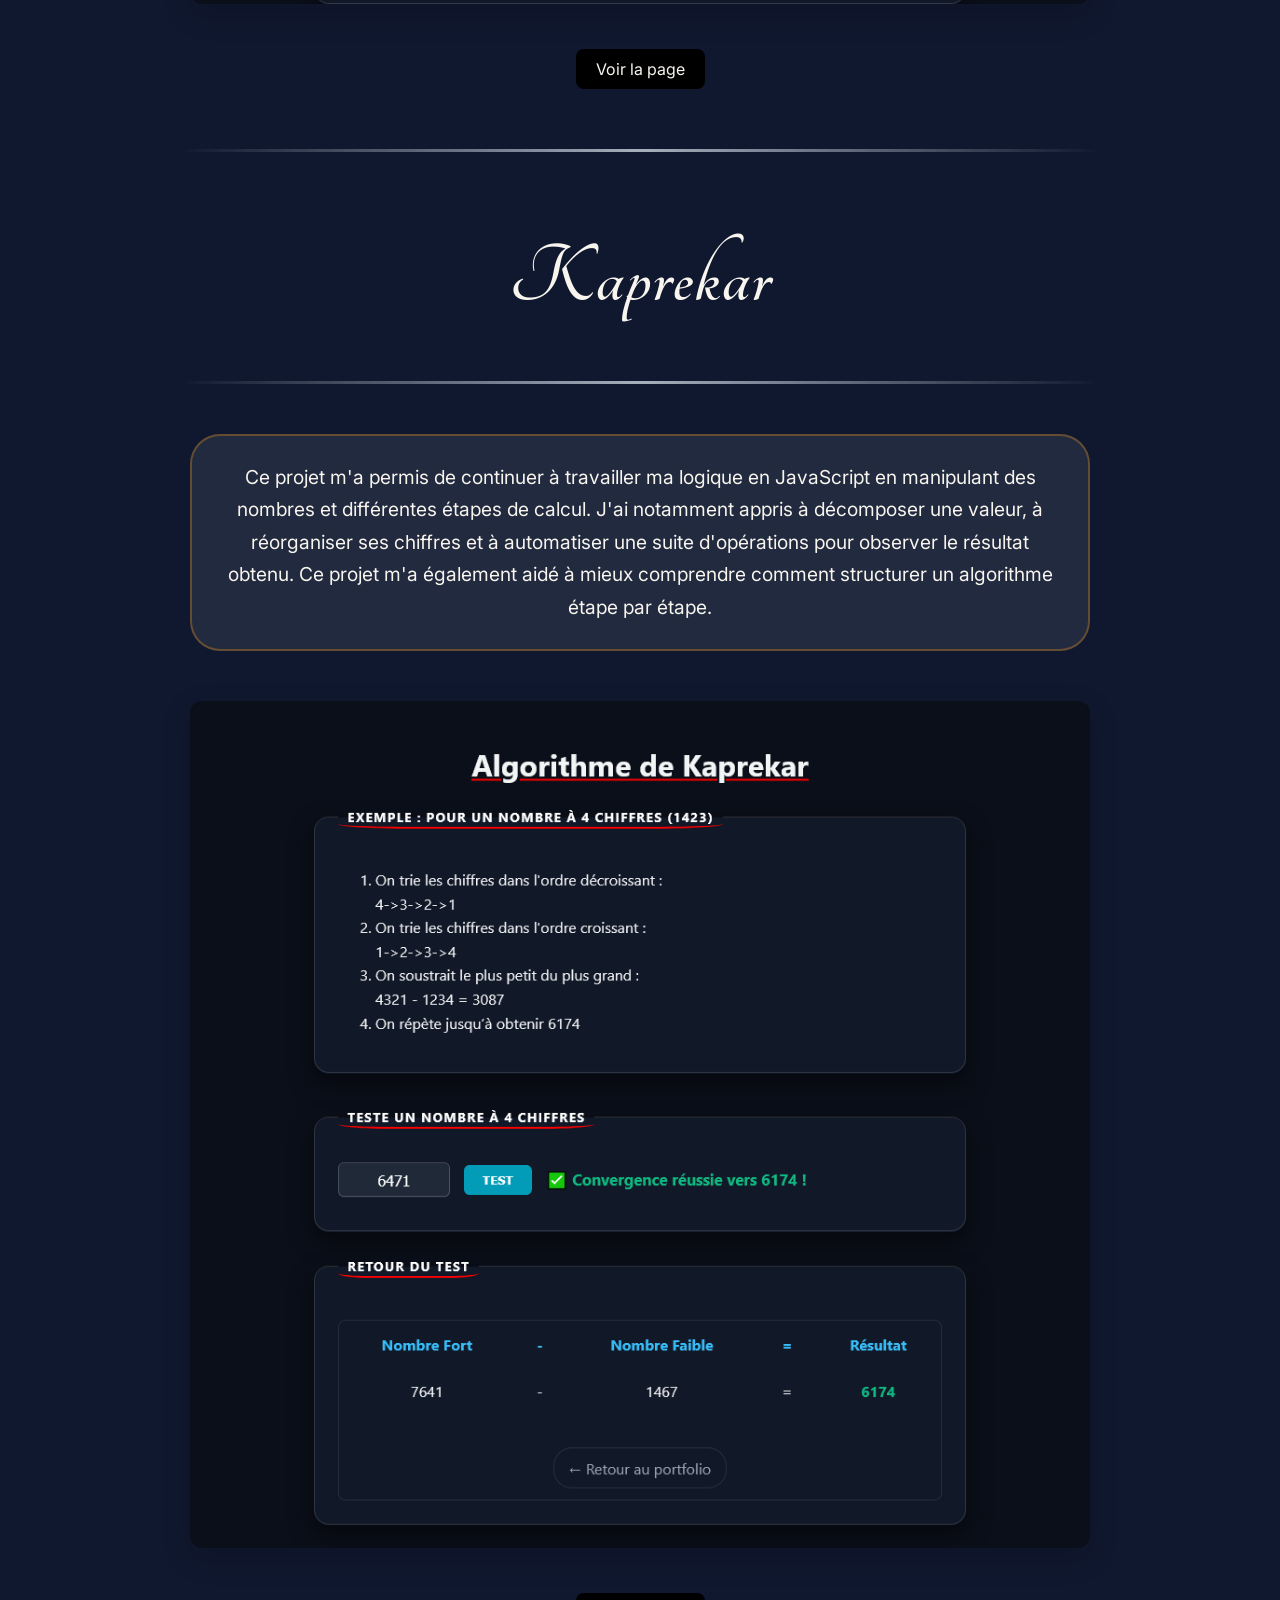
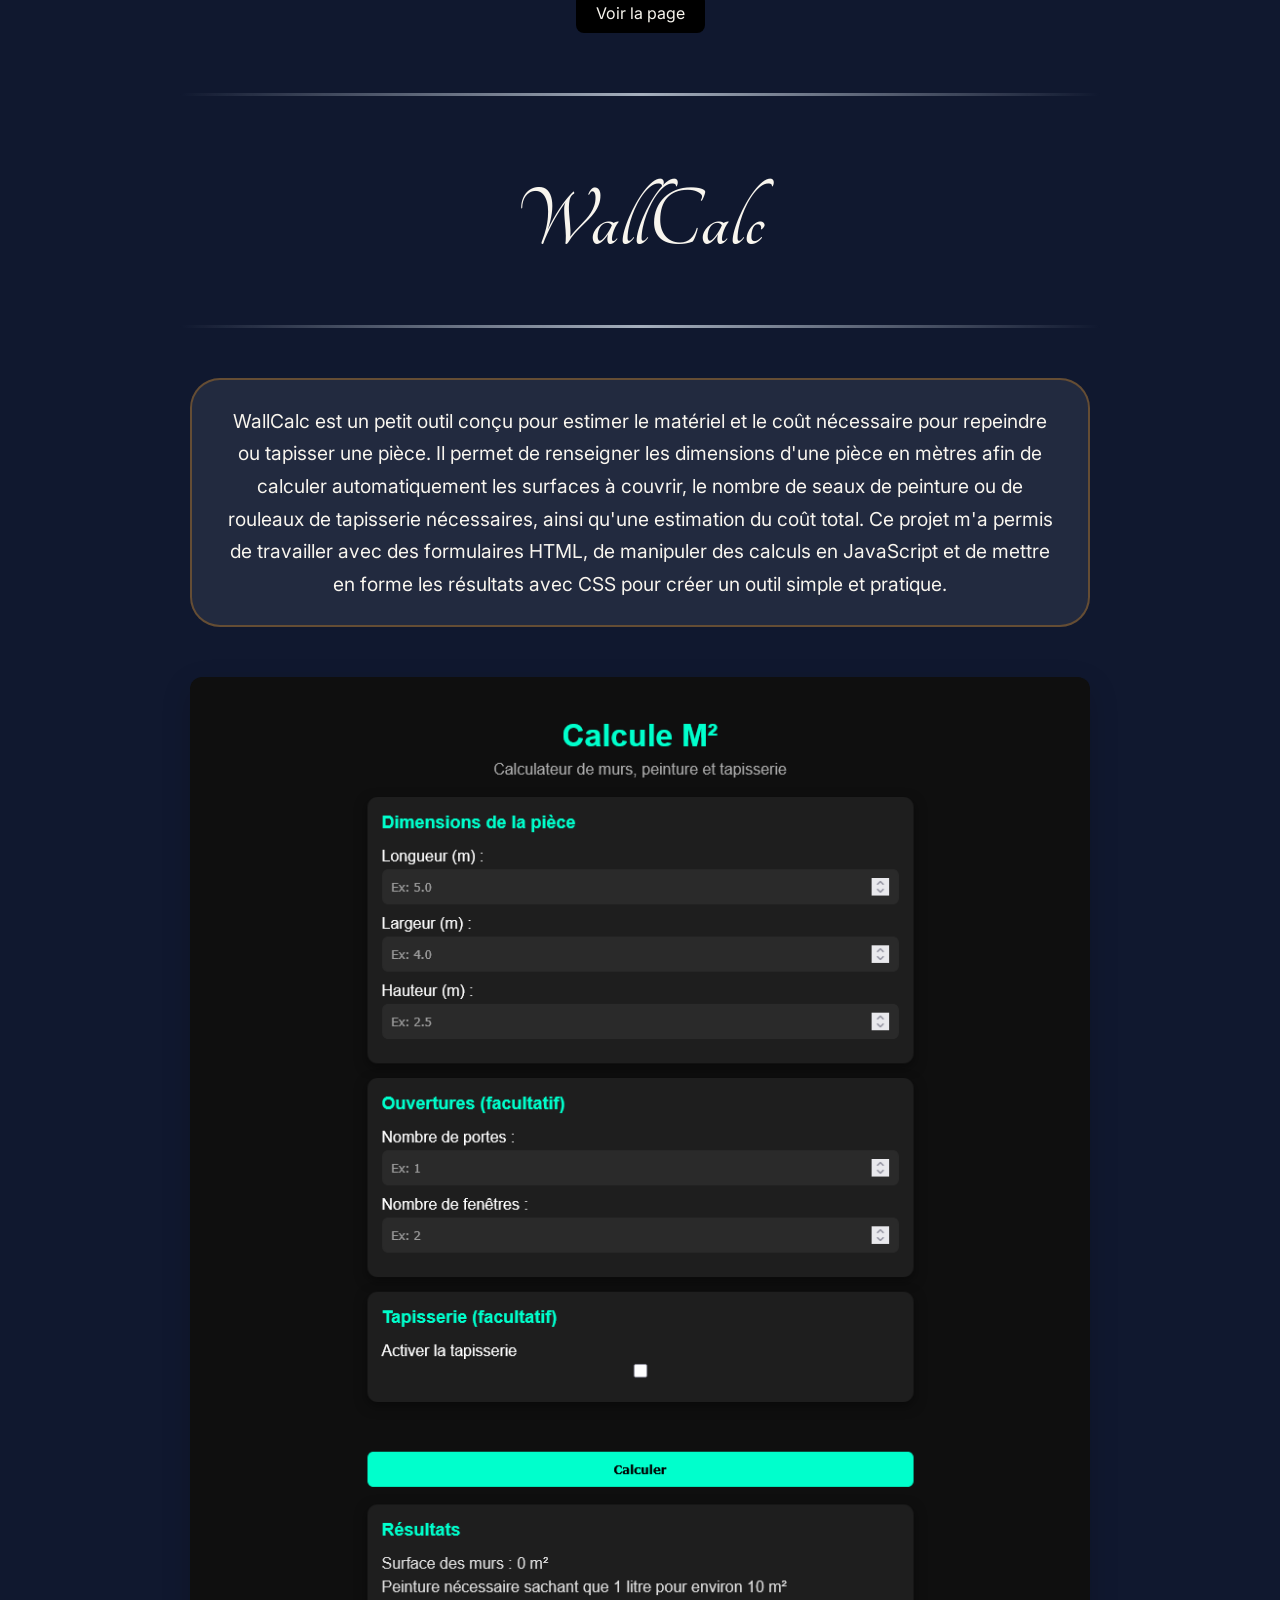
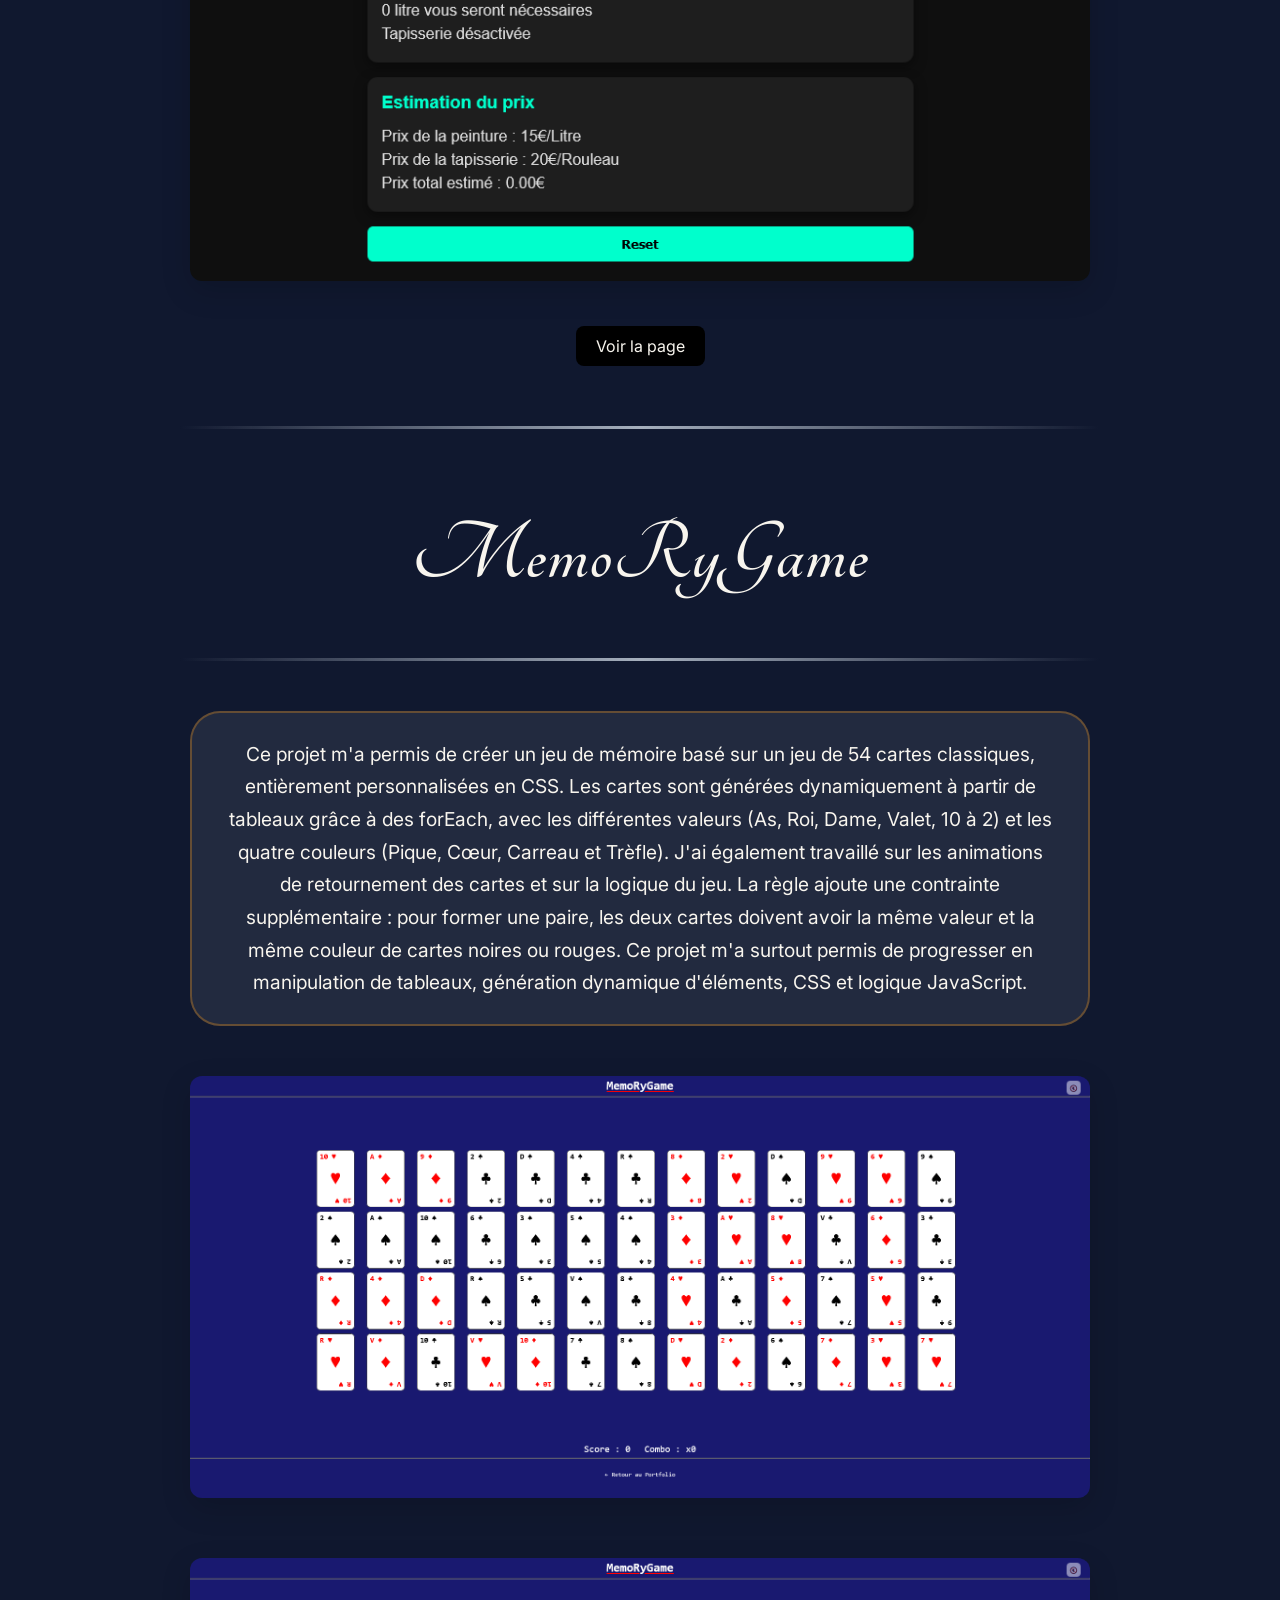
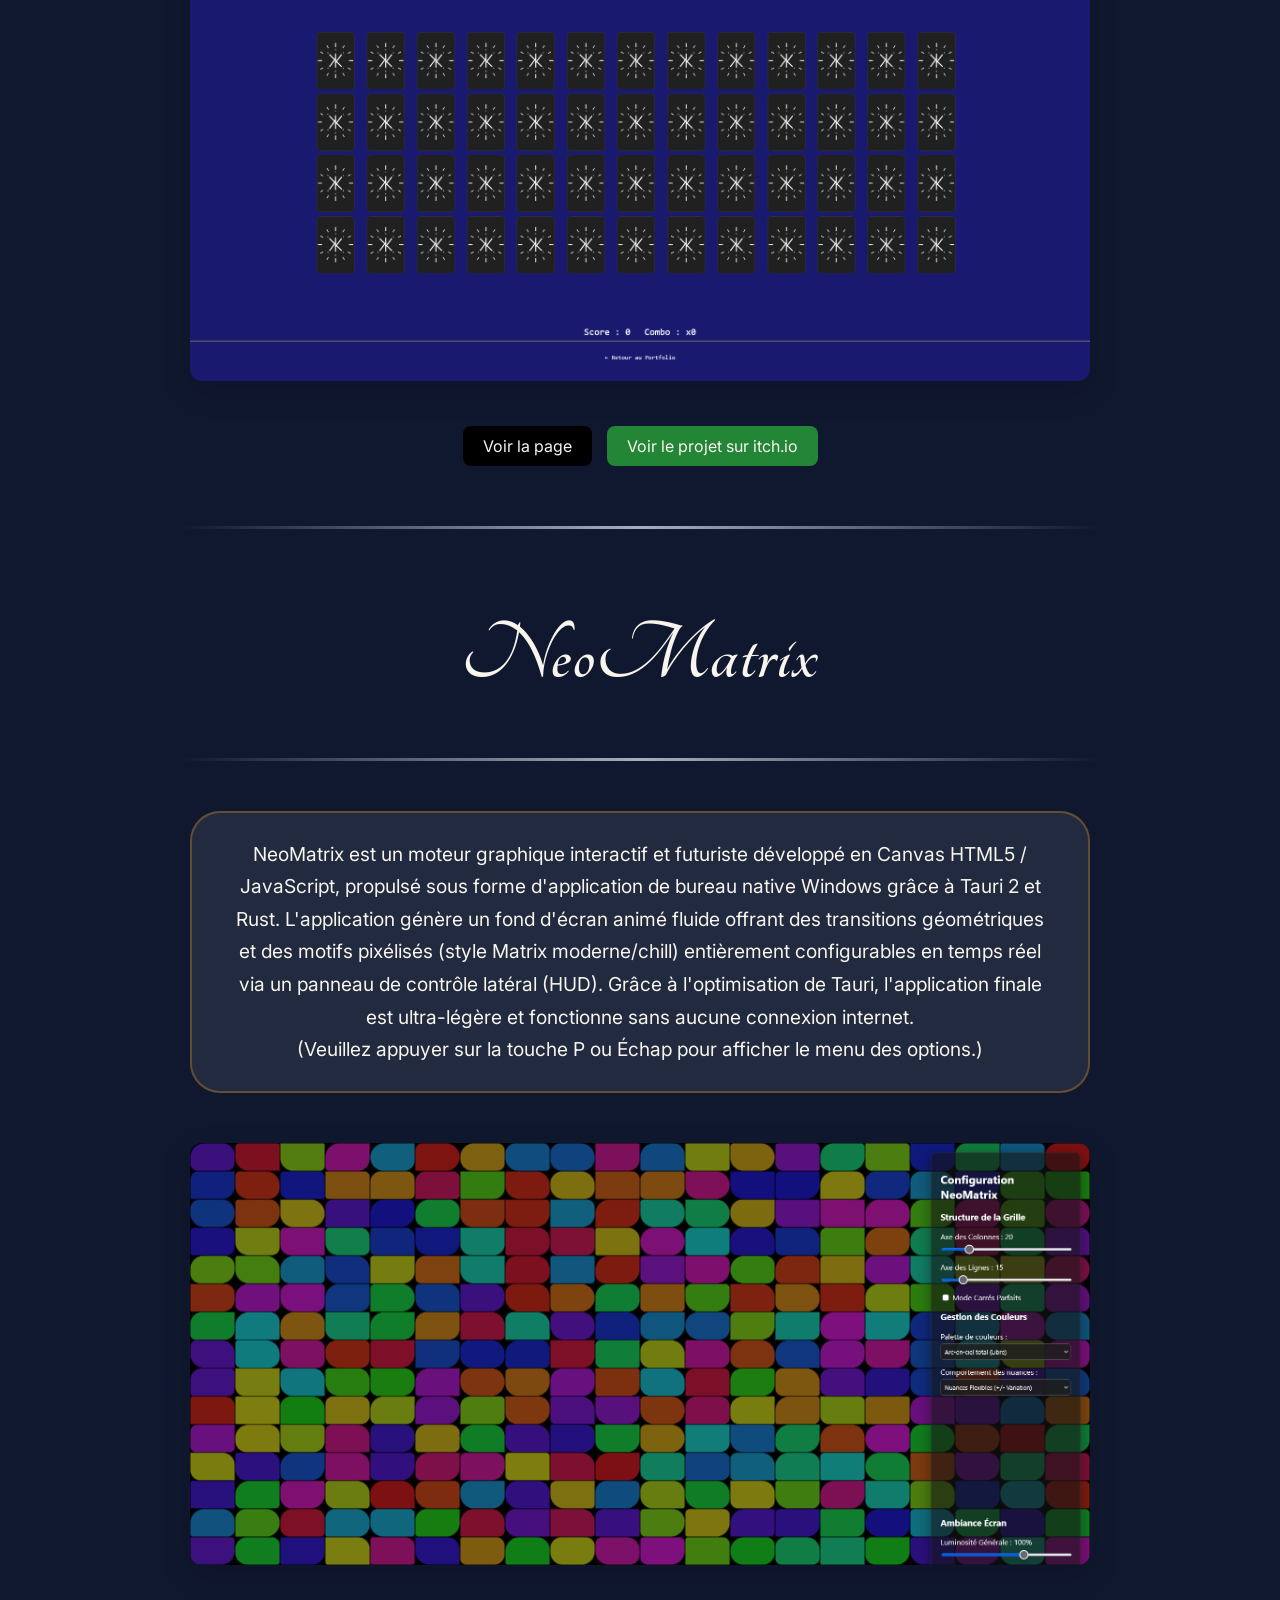
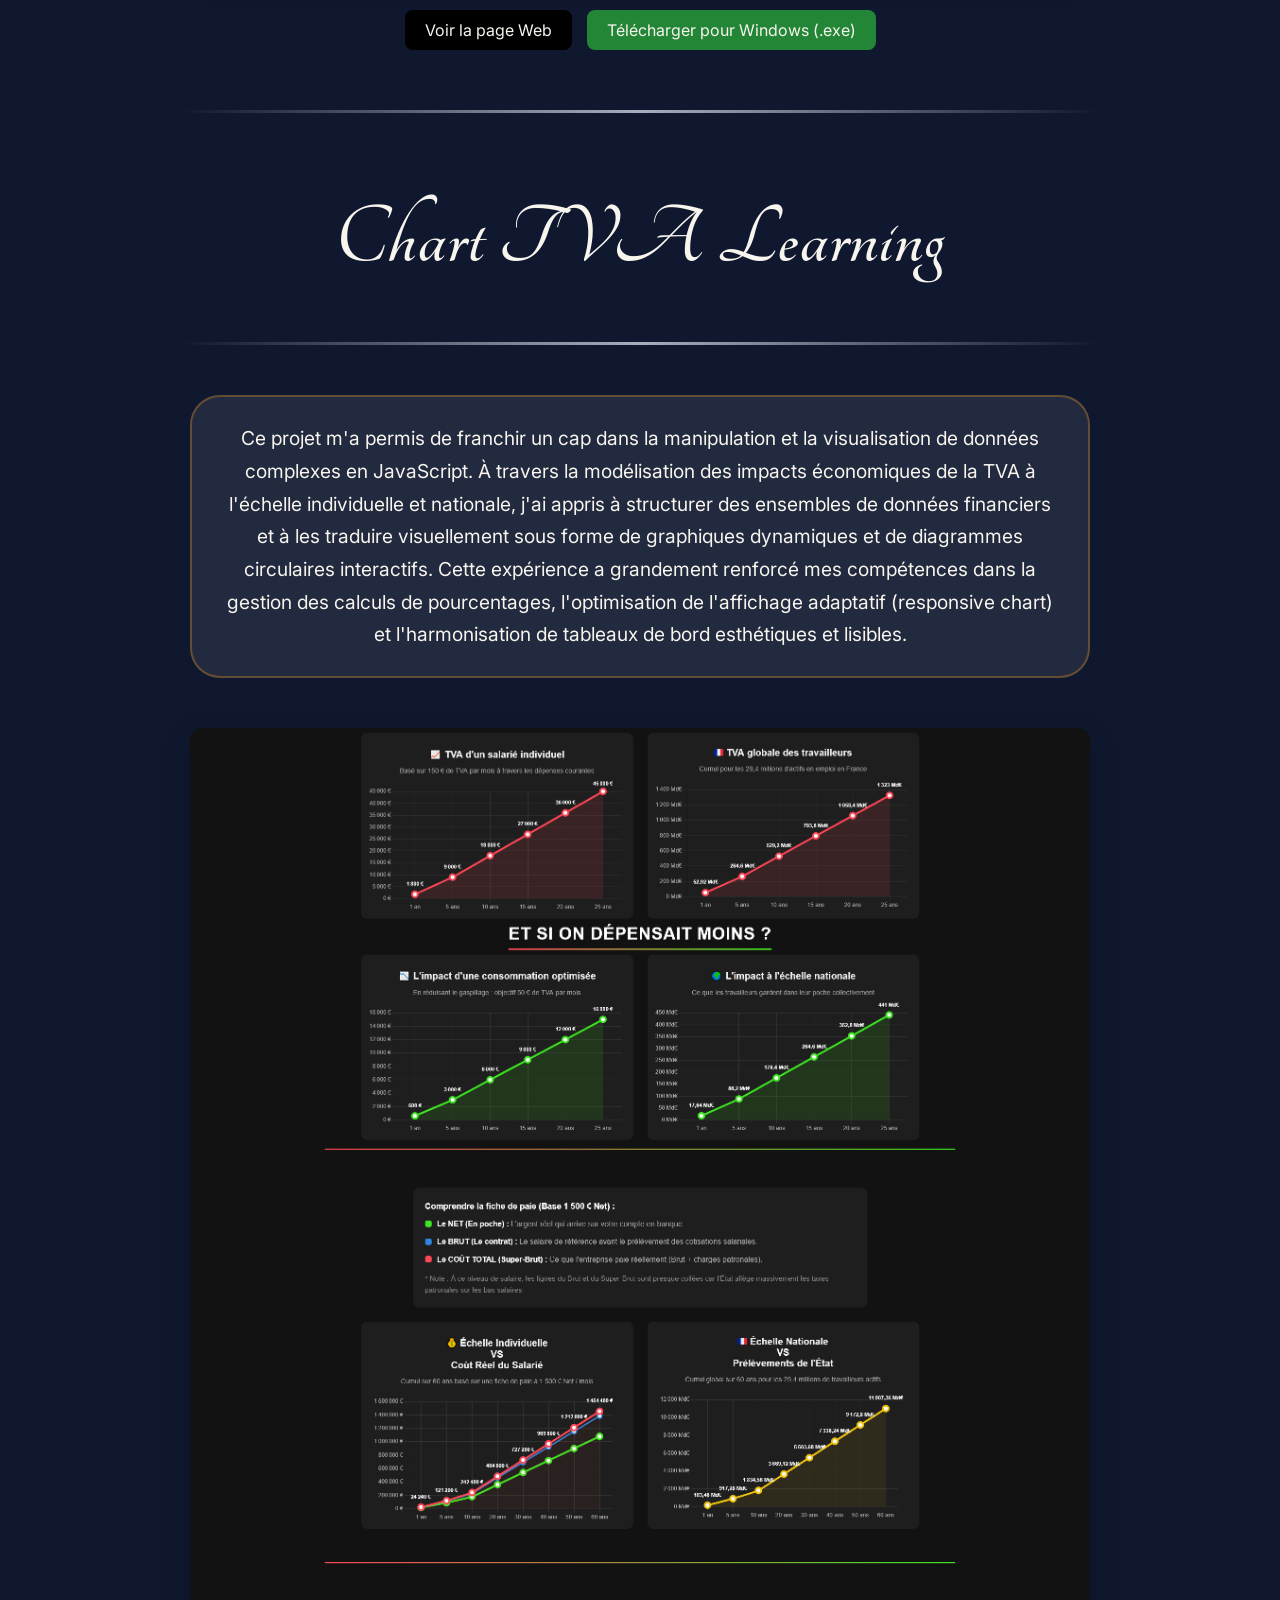
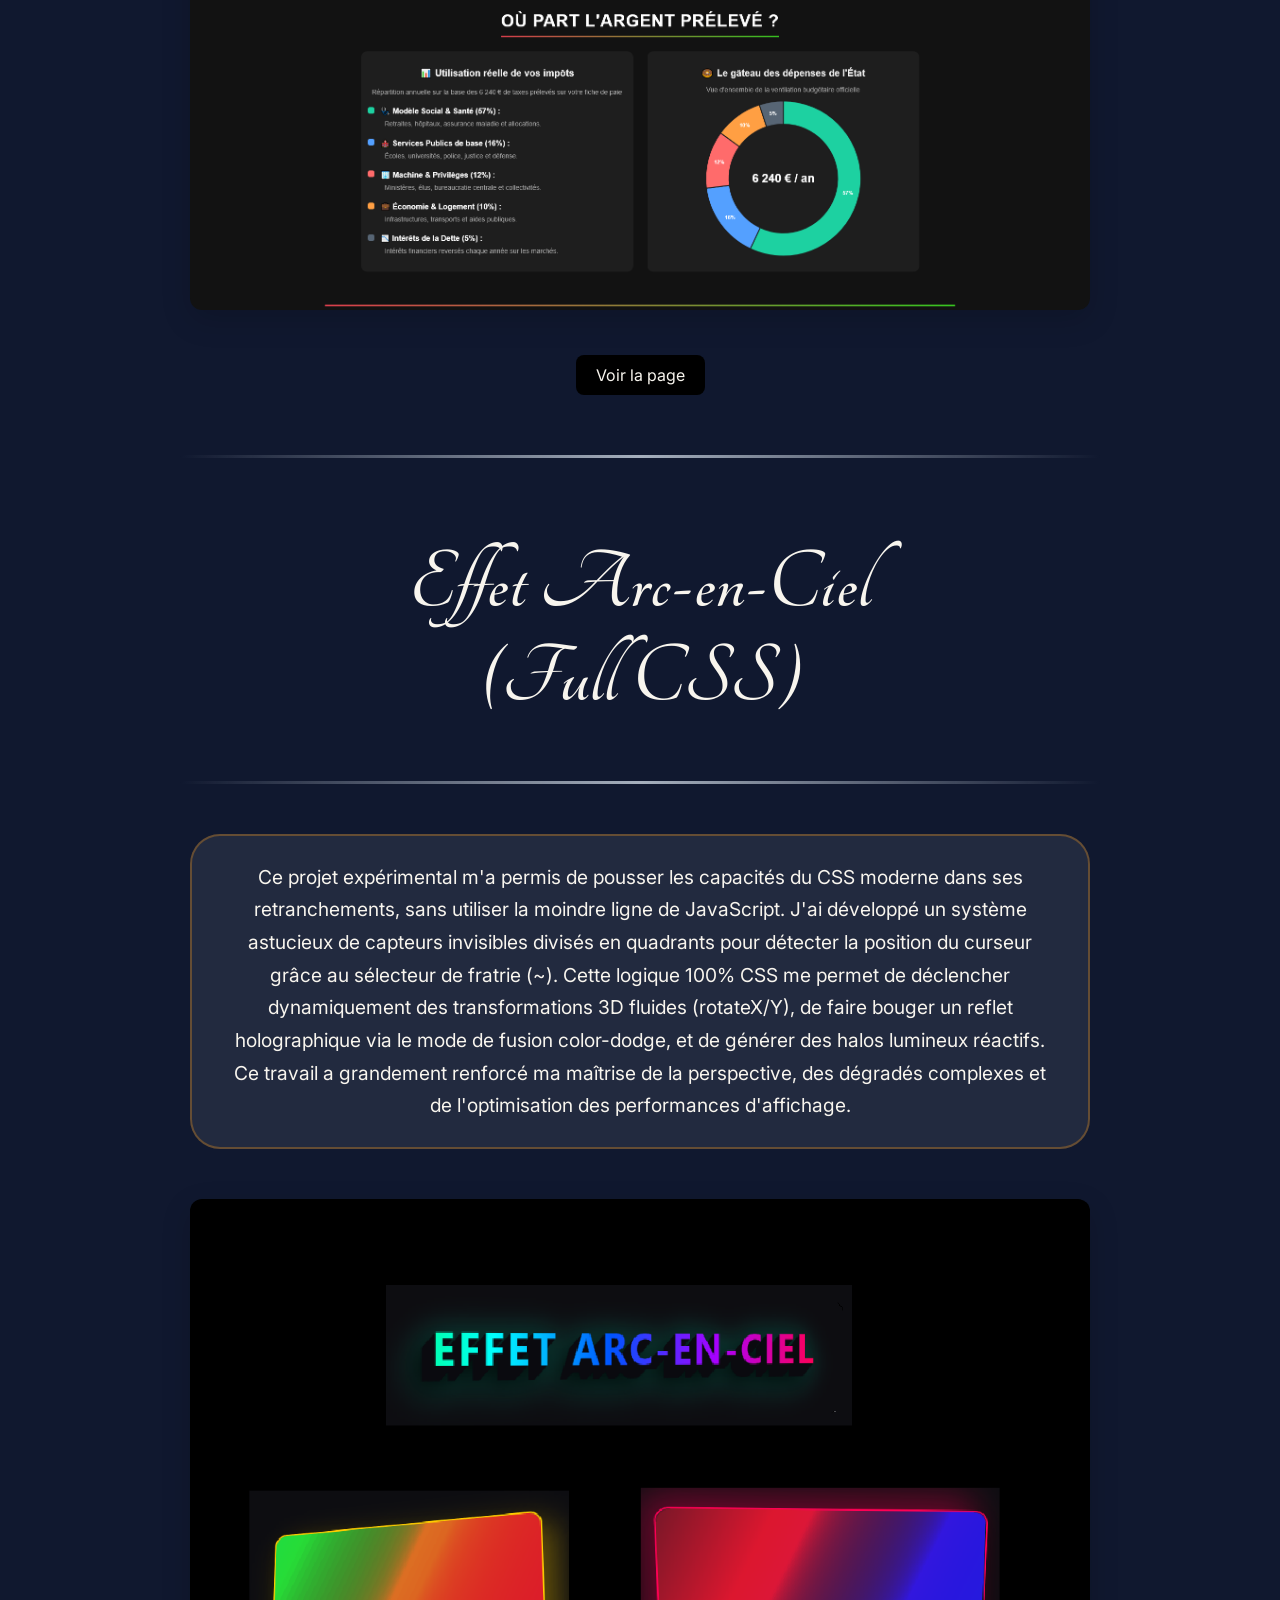
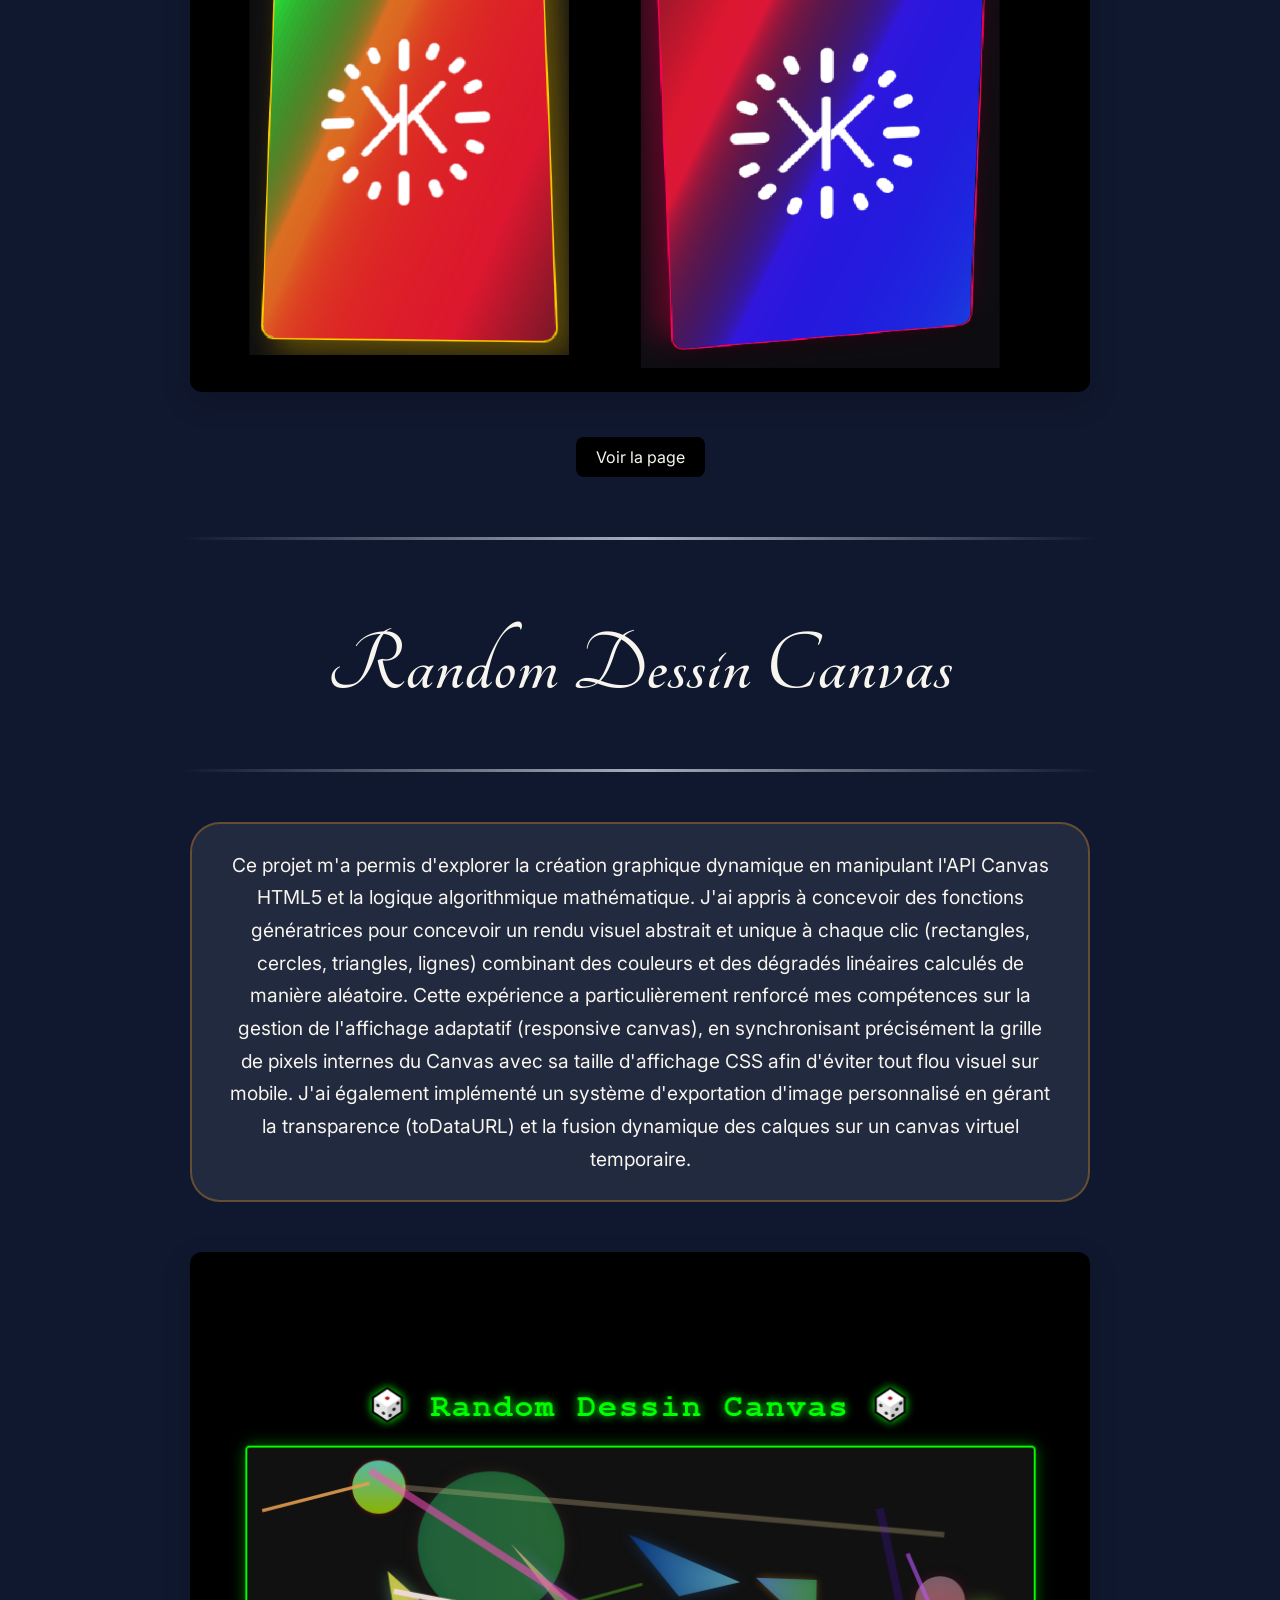
==== commit e2e538c7: "Ajout lien itch.io cyber-pong-tron & memorygame" ====
--- a/index.html
+++ b/index.html
@@ -8,7 +8,7 @@
     <!-- MÉTADONNÉES SEO & DISCORD / OPEN GRAPH -->
     <!-- ====================================== -->
 
-    <title>Sylvain-G404 | Portfolio Développeur</title>
+    <title>Ki->ir->rA | Portfolio Développeur</title>
 
     <meta
       name="description"
@@ -58,8 +58,6 @@
 
     <!-- Lien vers ta signature secrète de développeur -->
     <link rel="author" href="human.txt" />
-
-    <title>Sylvain-G404 | Portfolio Développeur</title>
   </head>
 
   <body>
@@ -81,7 +79,7 @@
       <h2 class="titre-plume" id="collatz">Cyber-Pong-Tron</h2>
       <hr />
 
-      <section class="paragraphe">
+      <section class="Bloc">
         <p class="paragraphe">
           <strong>Concept & Révolution d'Arcade</strong><br />
           Cyber Pong Tron réinvente le grand classique de l'arcade en brisant ses mécaniques historiques. Contrairement au Pong traditionnel
@@ -122,9 +120,9 @@
         </p>
       </section>
 
-      <input type="checkbox" id="image-collatz" class="image-toggle" />
-
-      <label for="image-collatz">
+      <input type="checkbox" id="image-cyber-pong-tron" class="image-toggle" />
+
+      <label for="image-cyber-pong-tron">
         <img
           class="image-projet"
           src="Project/cyber-pong-tron/Screen_Site/Screenshot 2026-11-05 at 01-40-02 cyber-pong-tron_V2_HUD.png"
@@ -132,8 +130,12 @@
         />
       </label>
 
-      <a class="lien-projet" href="Project/cyber-pong-tron/index.html" target="_blank"> Tester le jeu V2 </a>
-
+      <div style="text-align: center; gap: 15px; display: flex; justify-content: center">
+        <a class="lien-projet" href="Project/cyber-pong-tron/index.html" target="_blank"> Tester le jeu V2 </a>
+        <a class="lien-projet" href="https://ki-ir-ra.itch.io/cyber-pong-tron" style="background-color: #238636" target="_blank"
+          >Voir le projet sur itch.io</a
+        >
+      </div>
       <!-- ========================================== -->
       <!--       PROJET Collatz Conjecture            -->
       <!-- ========================================== -->
@@ -245,8 +247,12 @@
         />
       </label>
 
-      <a class="lien-projet" href="./Project/MemoRyGame/index.html"> Voir la page </a>
-
+      <div style="text-align: center; gap: 15px; display: flex; justify-content: center">
+        <a class="lien-projet" href="./Project/MemoRyGame/index.html"> Voir la page </a>
+        <a class="lien-projet" href="https://ki-ir-ra.itch.io/memorygame" style="background-color: #238636" target="_blank"
+          >Voir le projet sur itch.io</a
+        >
+      </div>
       <!-- ========================================== -->
       <!--            PROJET NEOMATRIX                -->
       <!-- ========================================== -->
--- a/Style/style.css
+++ b/Style/style.css
@@ -71,7 +71,7 @@
 .contenu {
     position: relative;
     z-index: 1;
-    width: min(800px, 80%);
+    width: min(1200px, 90%);
     margin: 0 auto;
     min-height: 100vh; 
     display: flex;
@@ -102,19 +102,32 @@
     font-style: normal;
     letter-spacing: 1px;
     color: inherit;
-    text-shadow: 0 2px 6px rgba(0, 0, 0, 0.15);
-}
-
+}
+.titre-plume:hover{
+    transform: scale(1.1);
+    text-shadow: 5px 5px rgb(210, 100, 27),
+}
 .paragraphe {
-    max-width: 700px;
-    margin: 30px auto;
-    padding: 20px 25px;
+    max-width: 900px;
+    margin: 20px auto;
+    padding: 25px 35px;
     font-size: 1.1rem;
     line-height: 1.7;
     text-align: center;
-    color: inherit;
-    background: rgba(255, 255, 255, 0.08);
-    border-radius: 12px;
+    background: rgba(255, 255, 255, 0.08); 
+    border: 2px solid rgba(255, 159, 28, 0.3); 
+    border-radius: 30px; 
+}
+
+/* L'effet lourd ne se déclenche que sur le projet actif / survolé */
+.paragraphe:hover,.image-projet:hover {
+    transform: scale(1.08);
+    box-shadow: 0 15px 40px rgba(0, 0, 0, 0.2);
+}
+
+.Bloc {
+    margin: 0;
+    padding: 0px 10px;
 }
 
 /* ==========================================================================
@@ -122,18 +135,14 @@
    ========================================================================== */
 .image-projet {
     display: block;
-    width: min(700px, 90%);
+    width: 100%;             /* Force l'image à occuper l'espace disponible */
+    max-width: 900px;
     height: auto;
     margin: 30px auto;
     border-radius: 12px;
     object-fit: cover;
     box-shadow: 0 10px 30px rgba(0, 0, 0, 0.15);
     transition: transform 0.3s ease, box-shadow 0.3s ease;
-}
-
-.image-projet:hover {
-    transform: scale(1.02);
-    box-shadow: 0 15px 40px rgba(0, 0, 0, 0.2);
 }
 
 /* Séparateur horizontal style "Nuage brumeux compact" (Bords fondus) */
@@ -173,7 +182,7 @@
 
 @media (max-width: 600px) {
     .paragraphe {
-        font-size: 1rem !important;
+        font-size: 0.8rem !important;
     }
 
     .titre-plume {
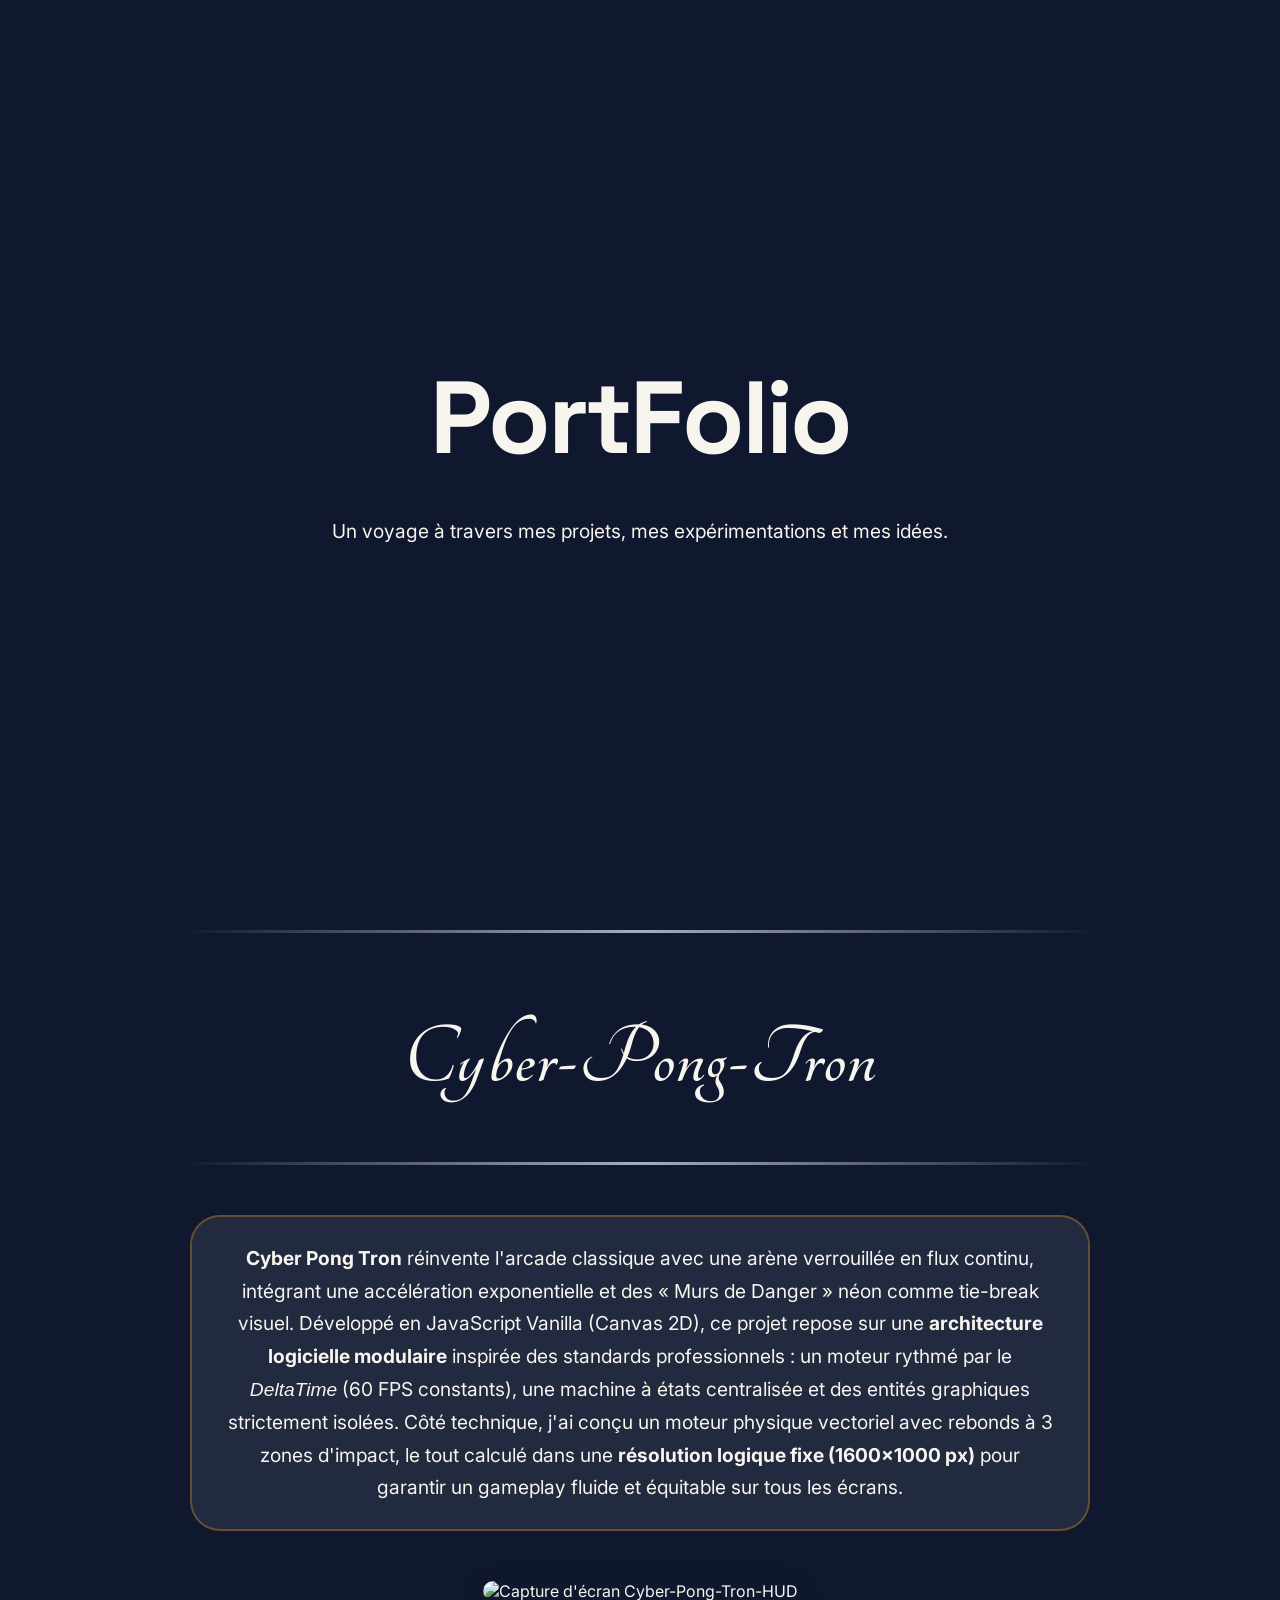
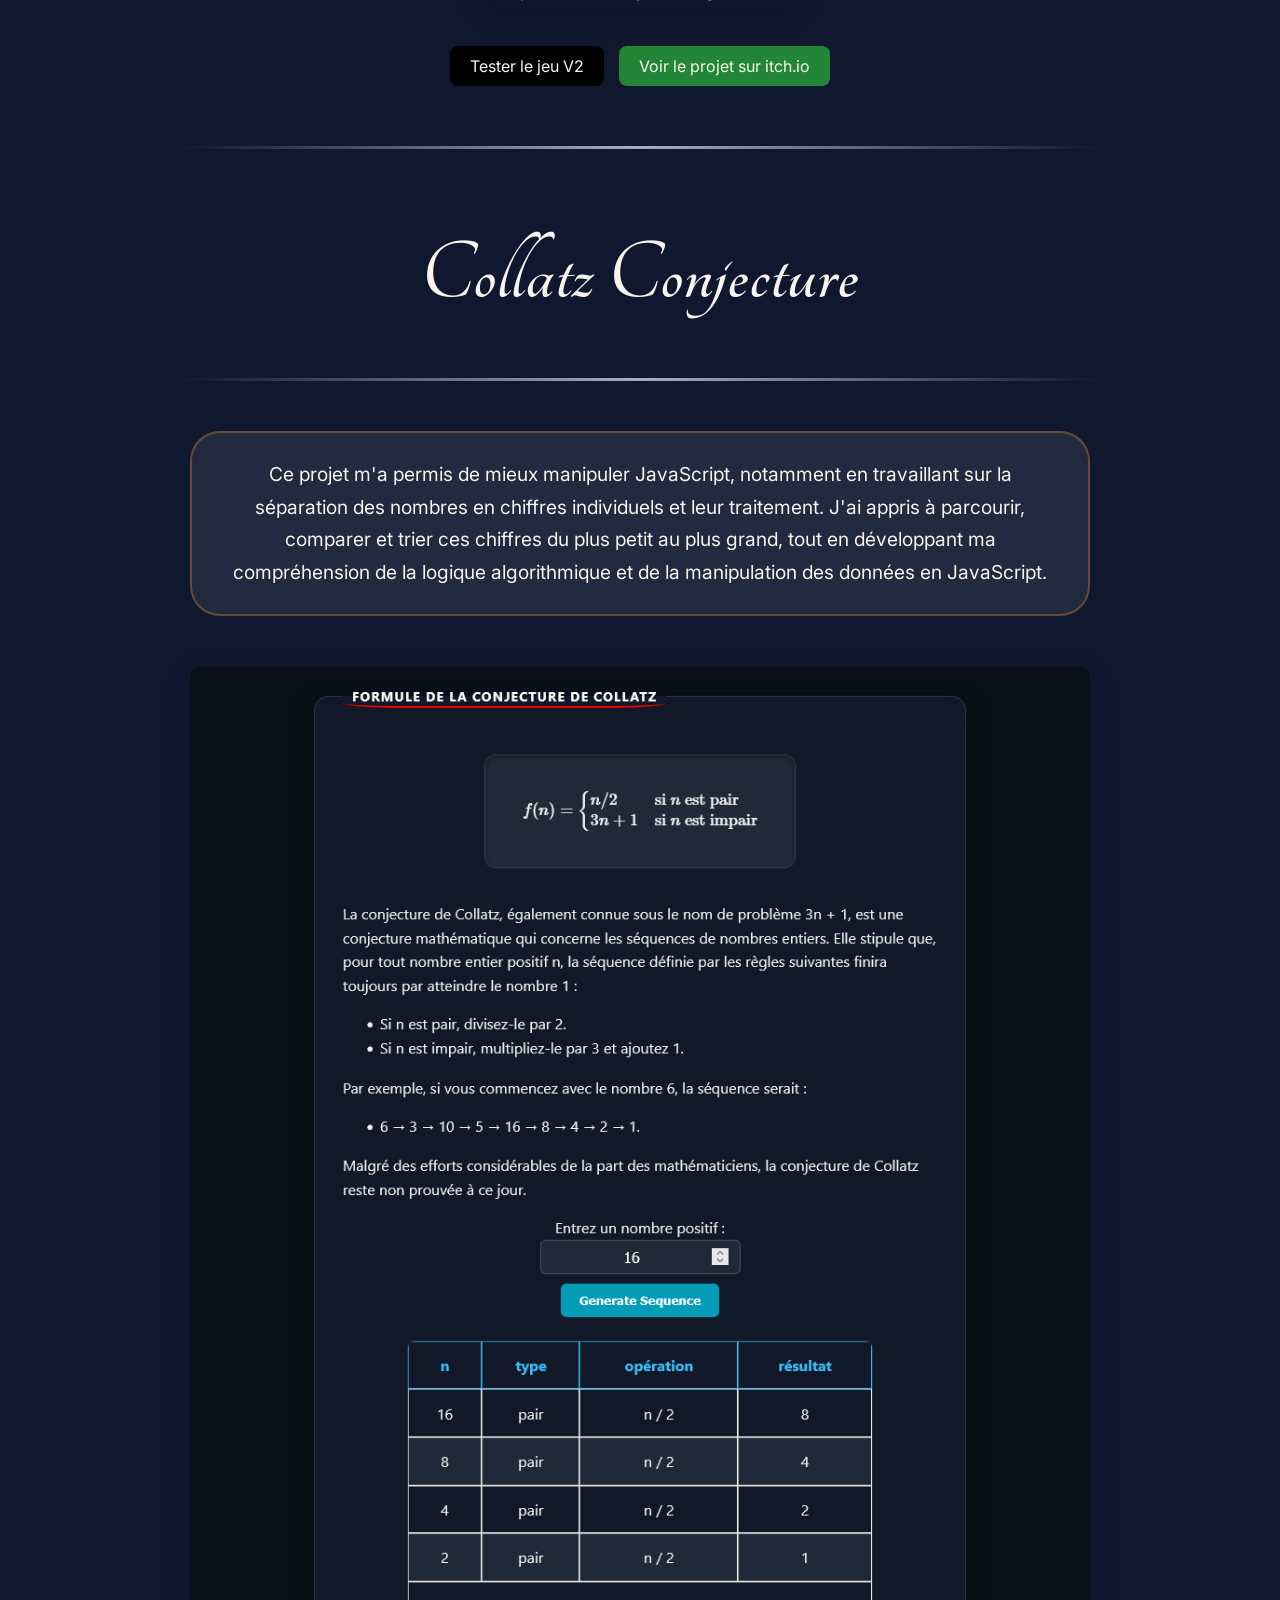
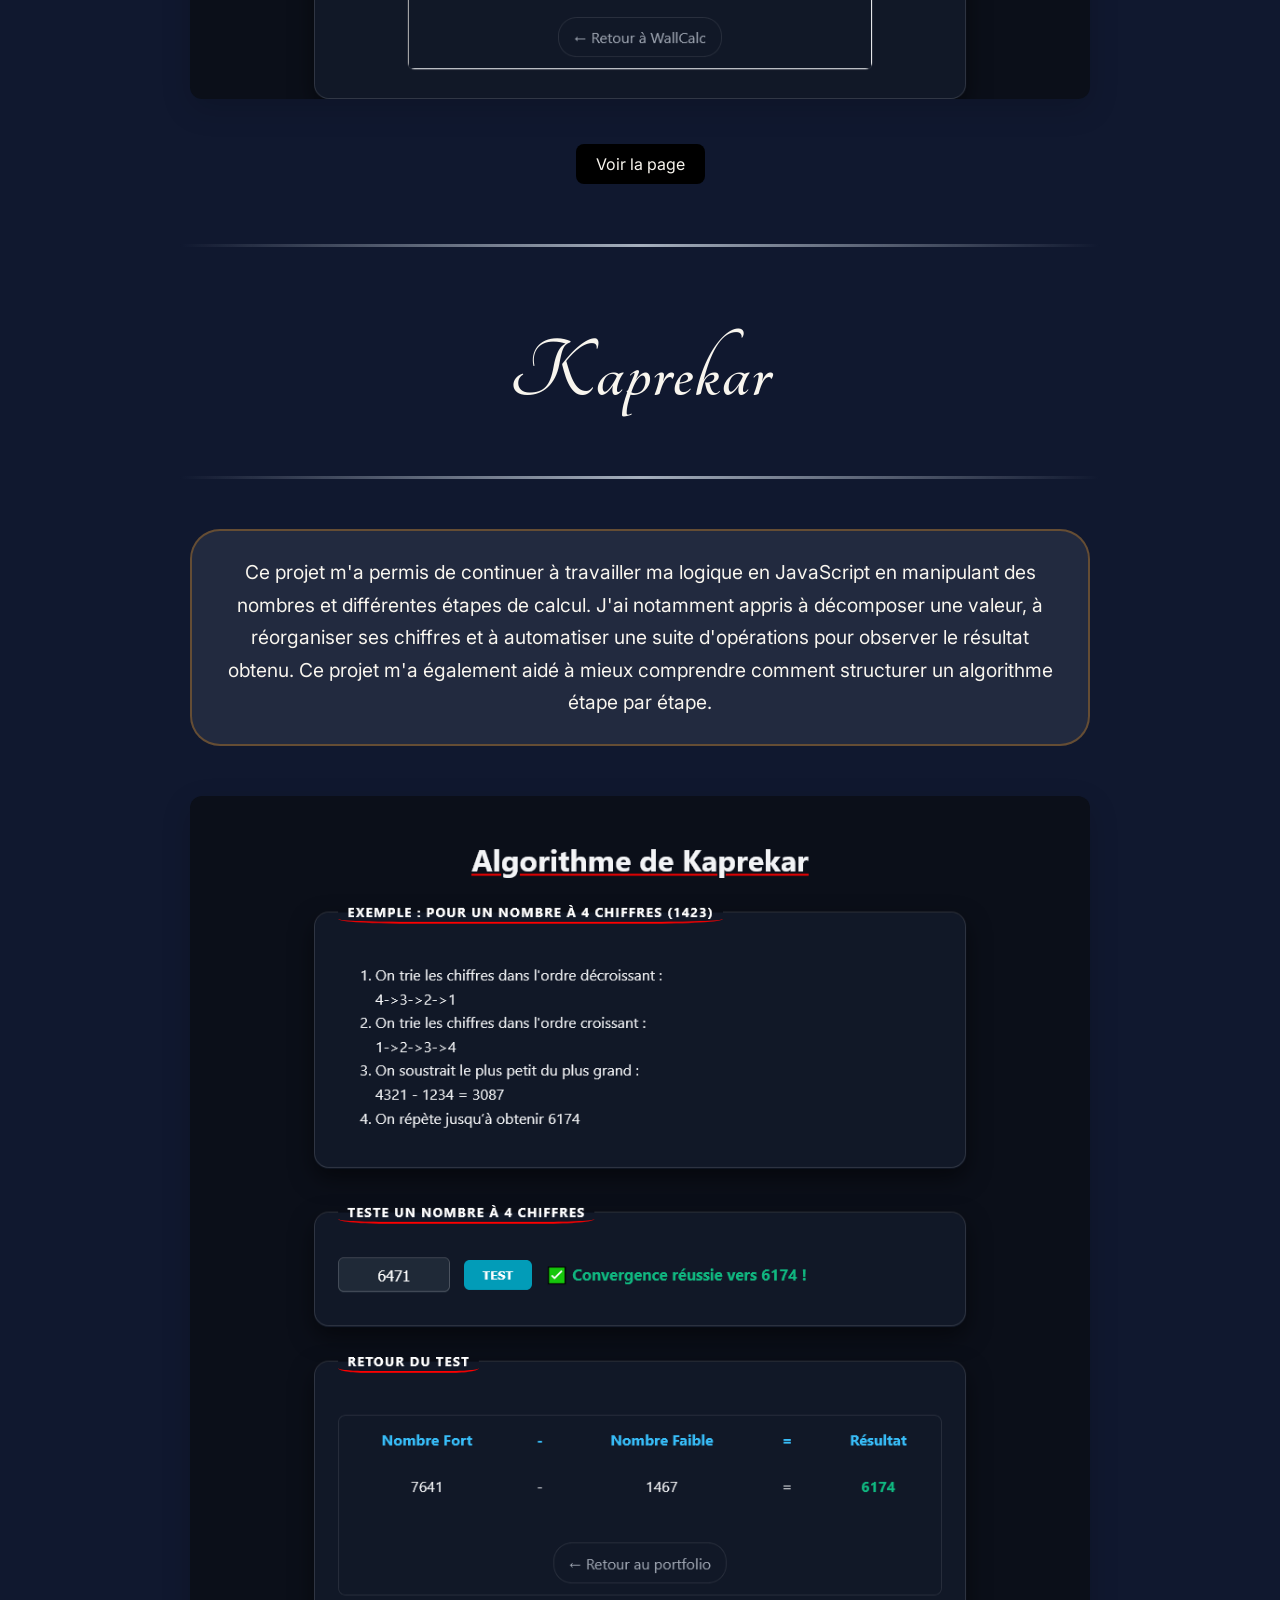
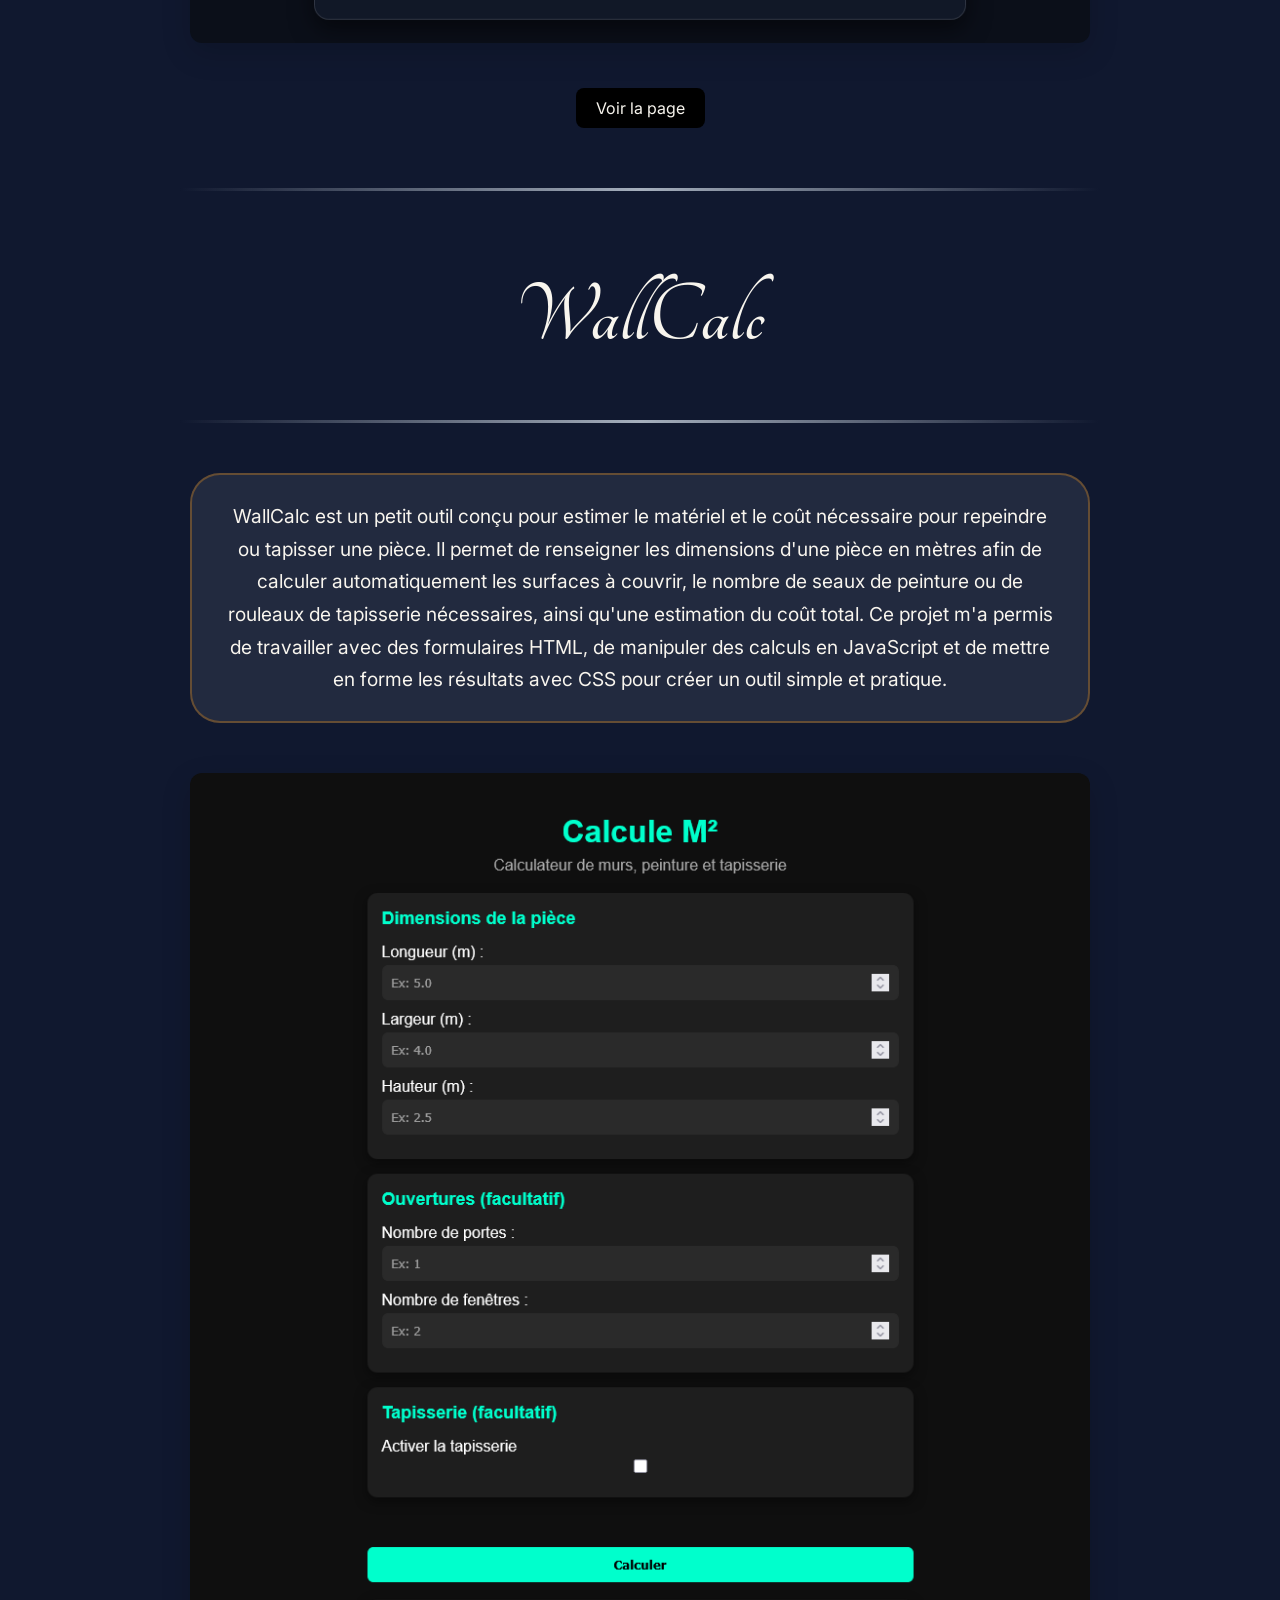
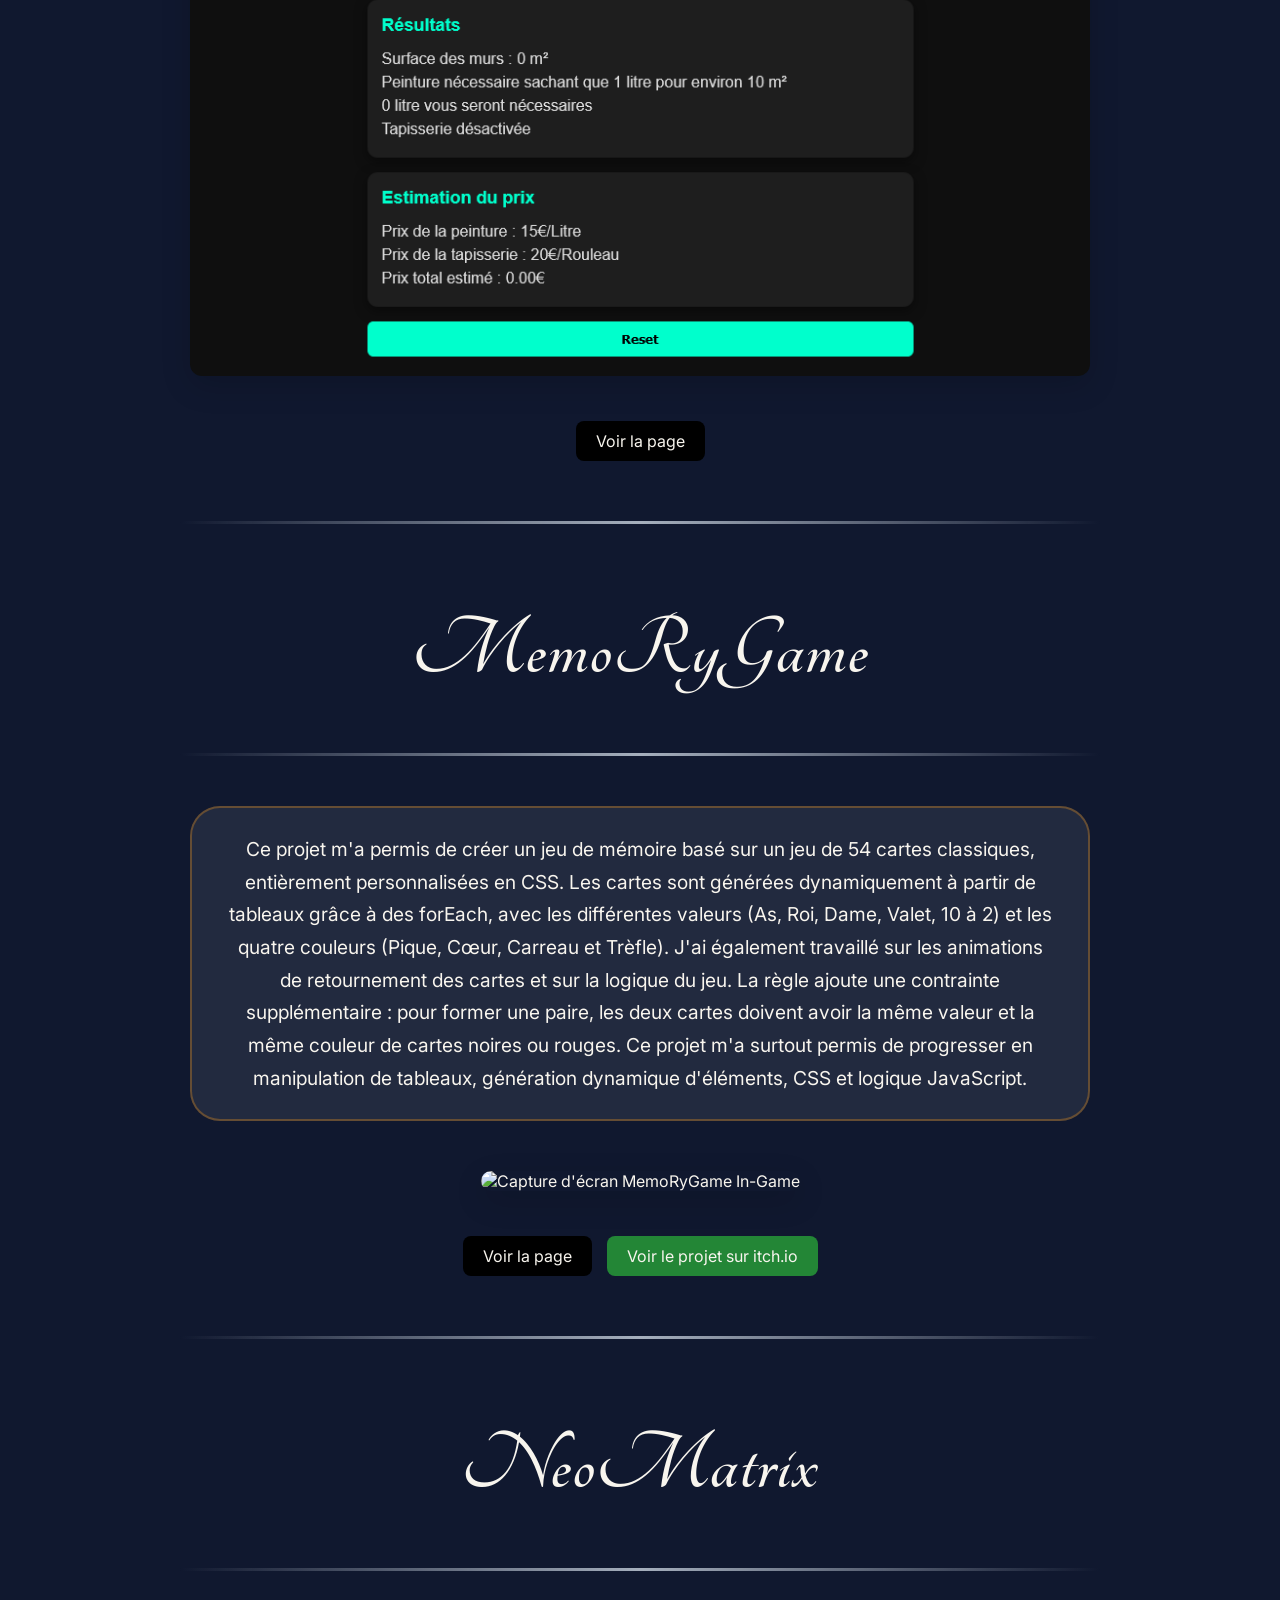
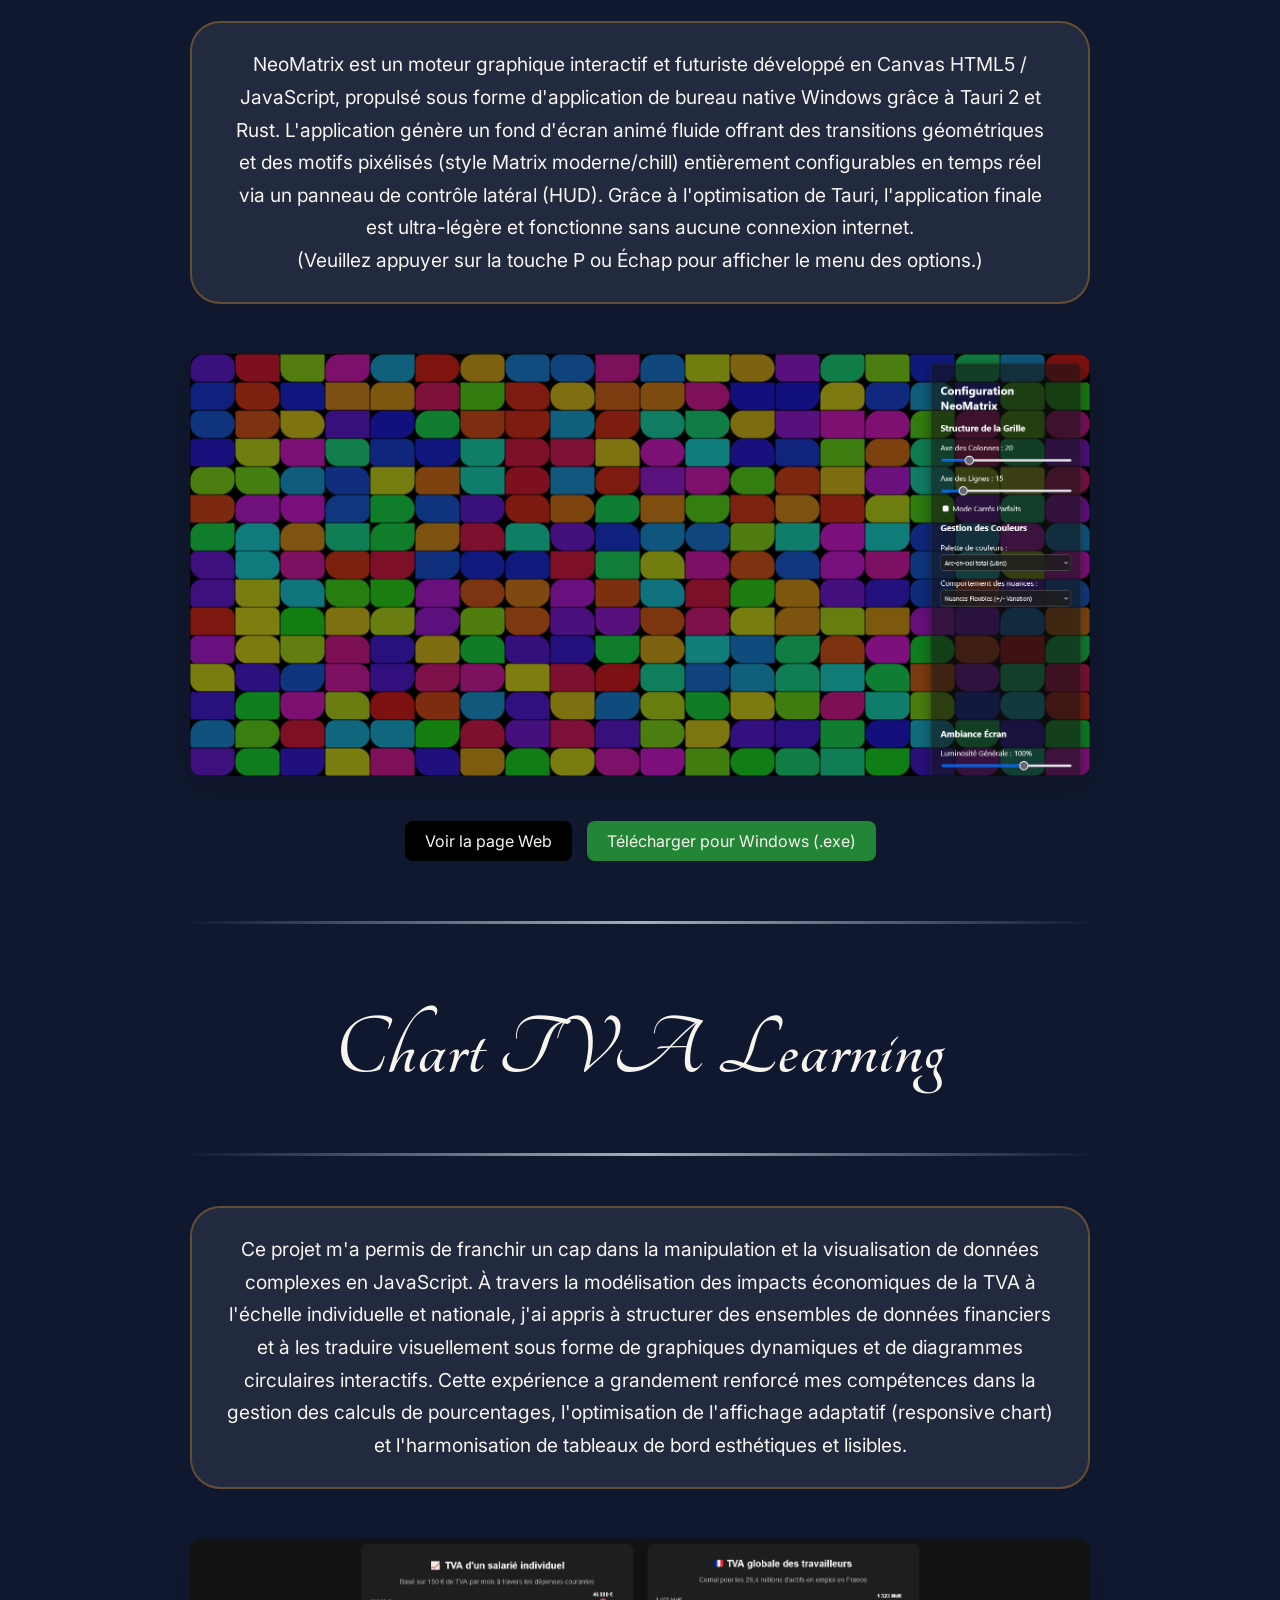
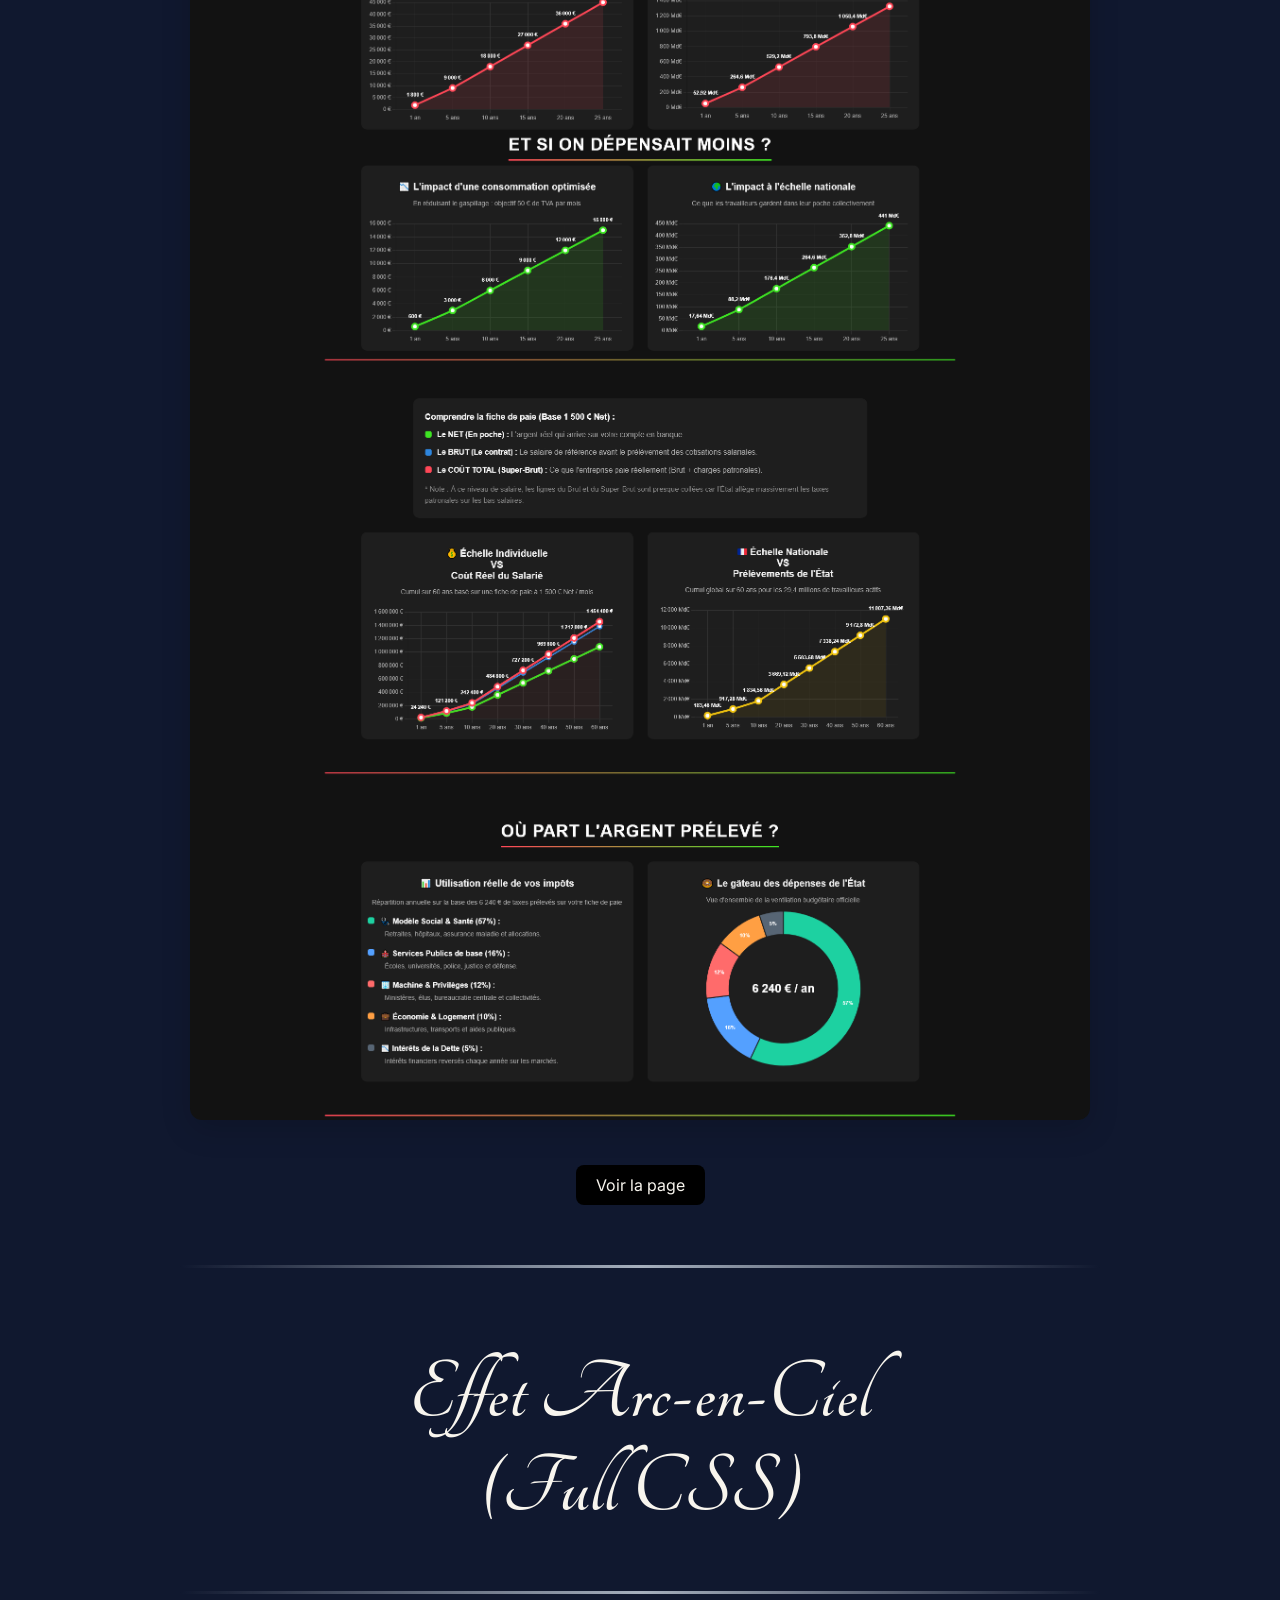
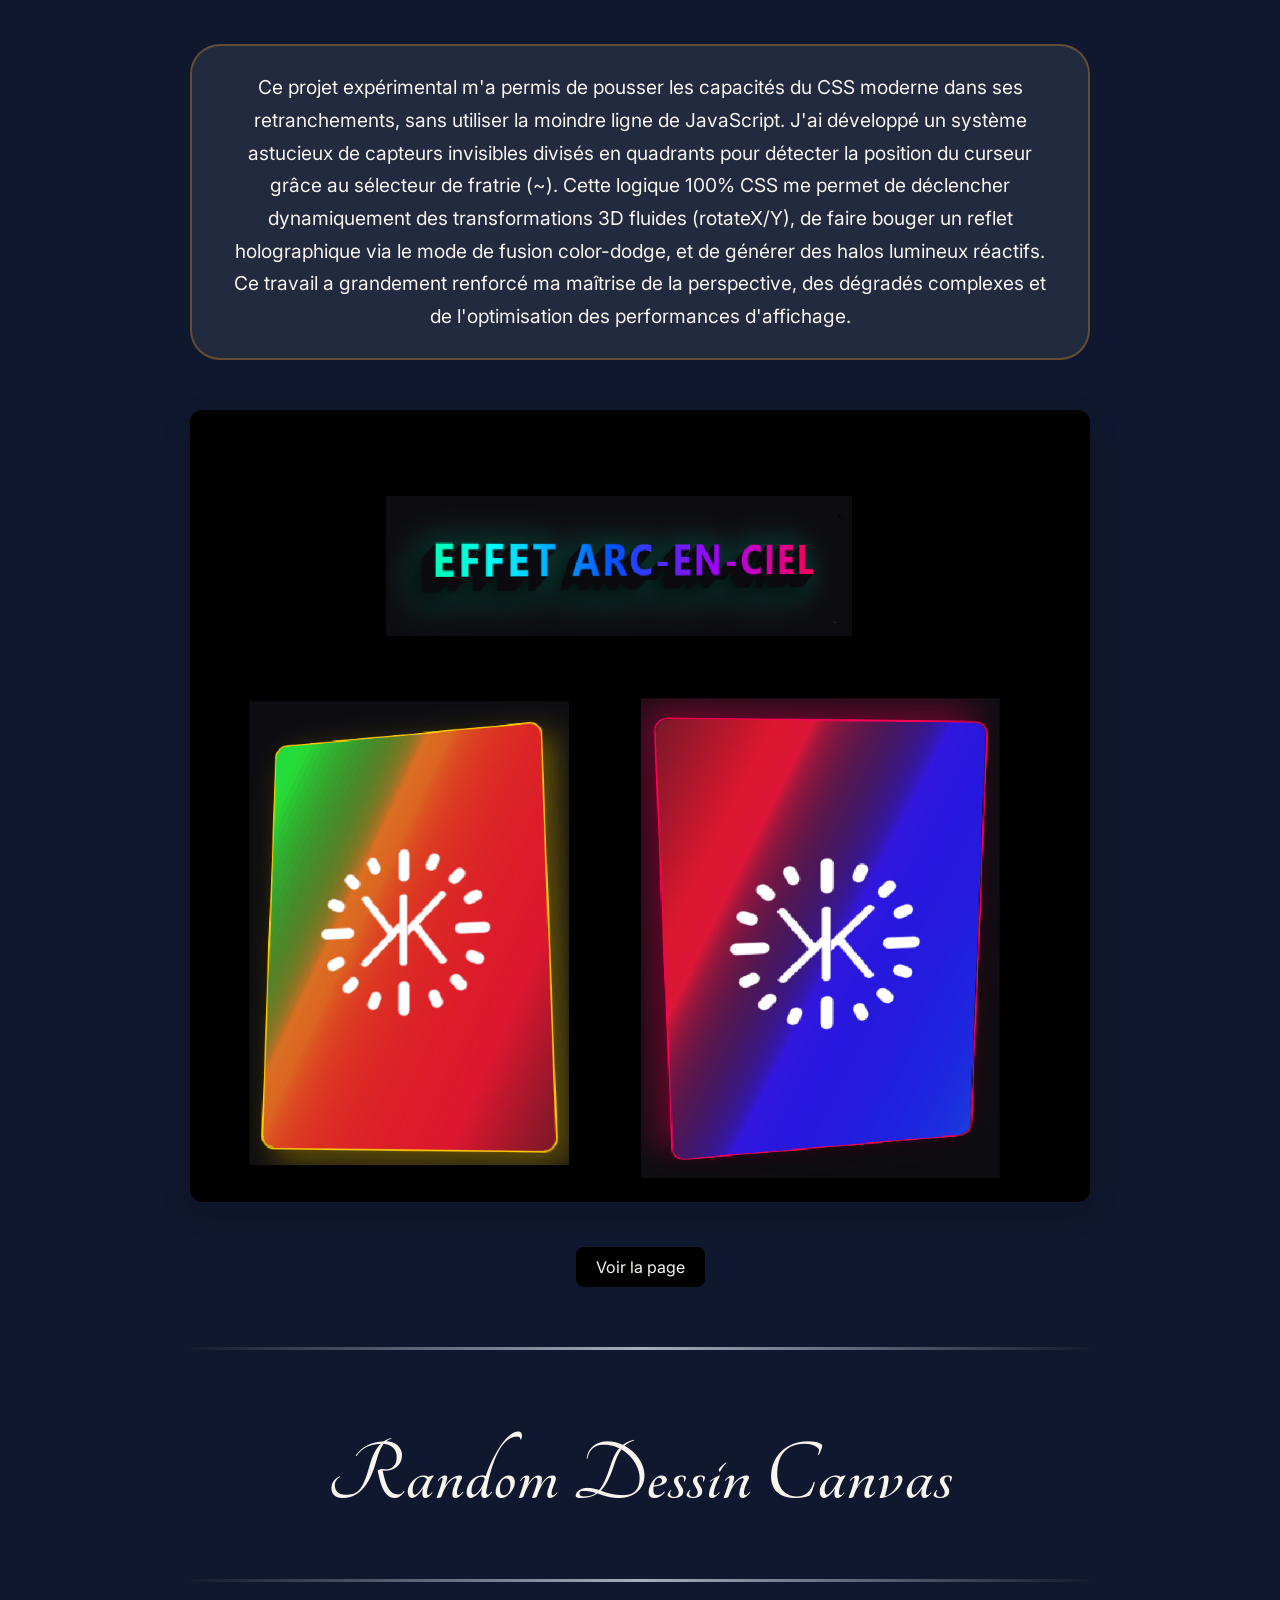
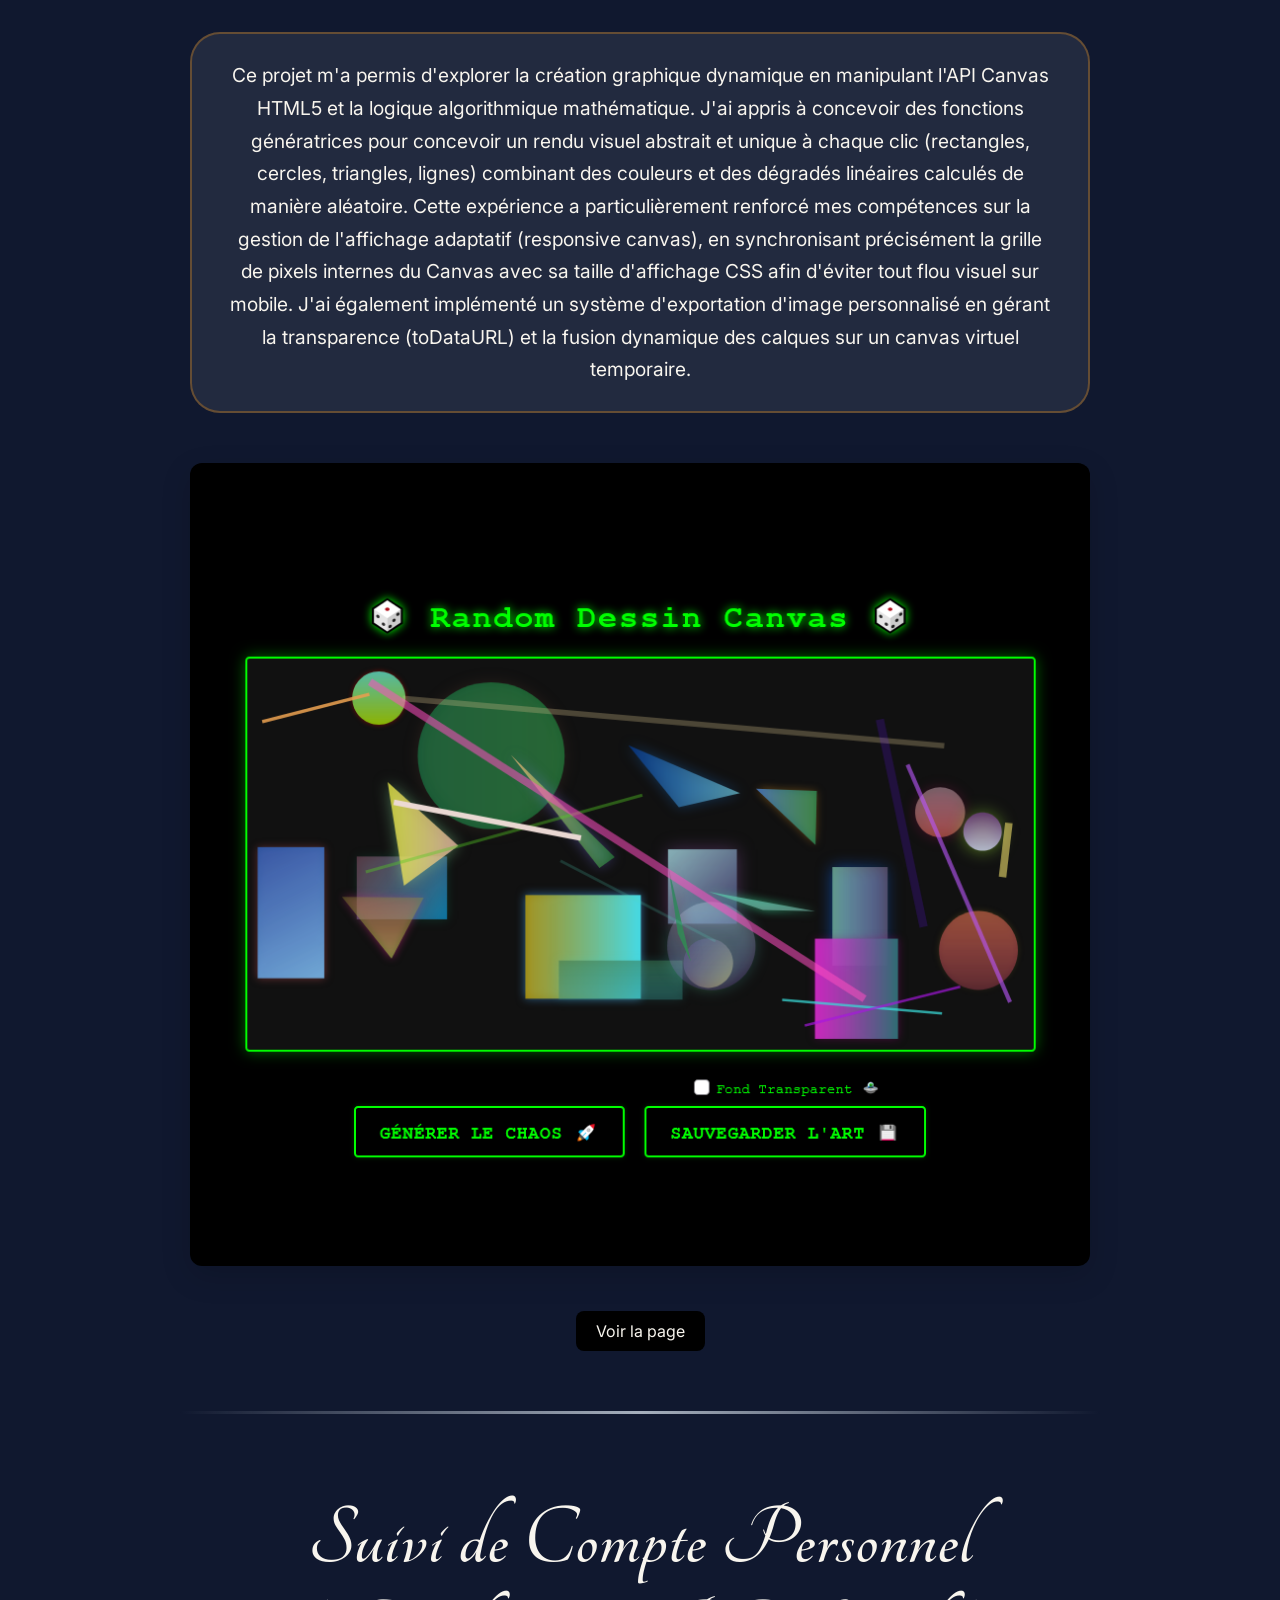
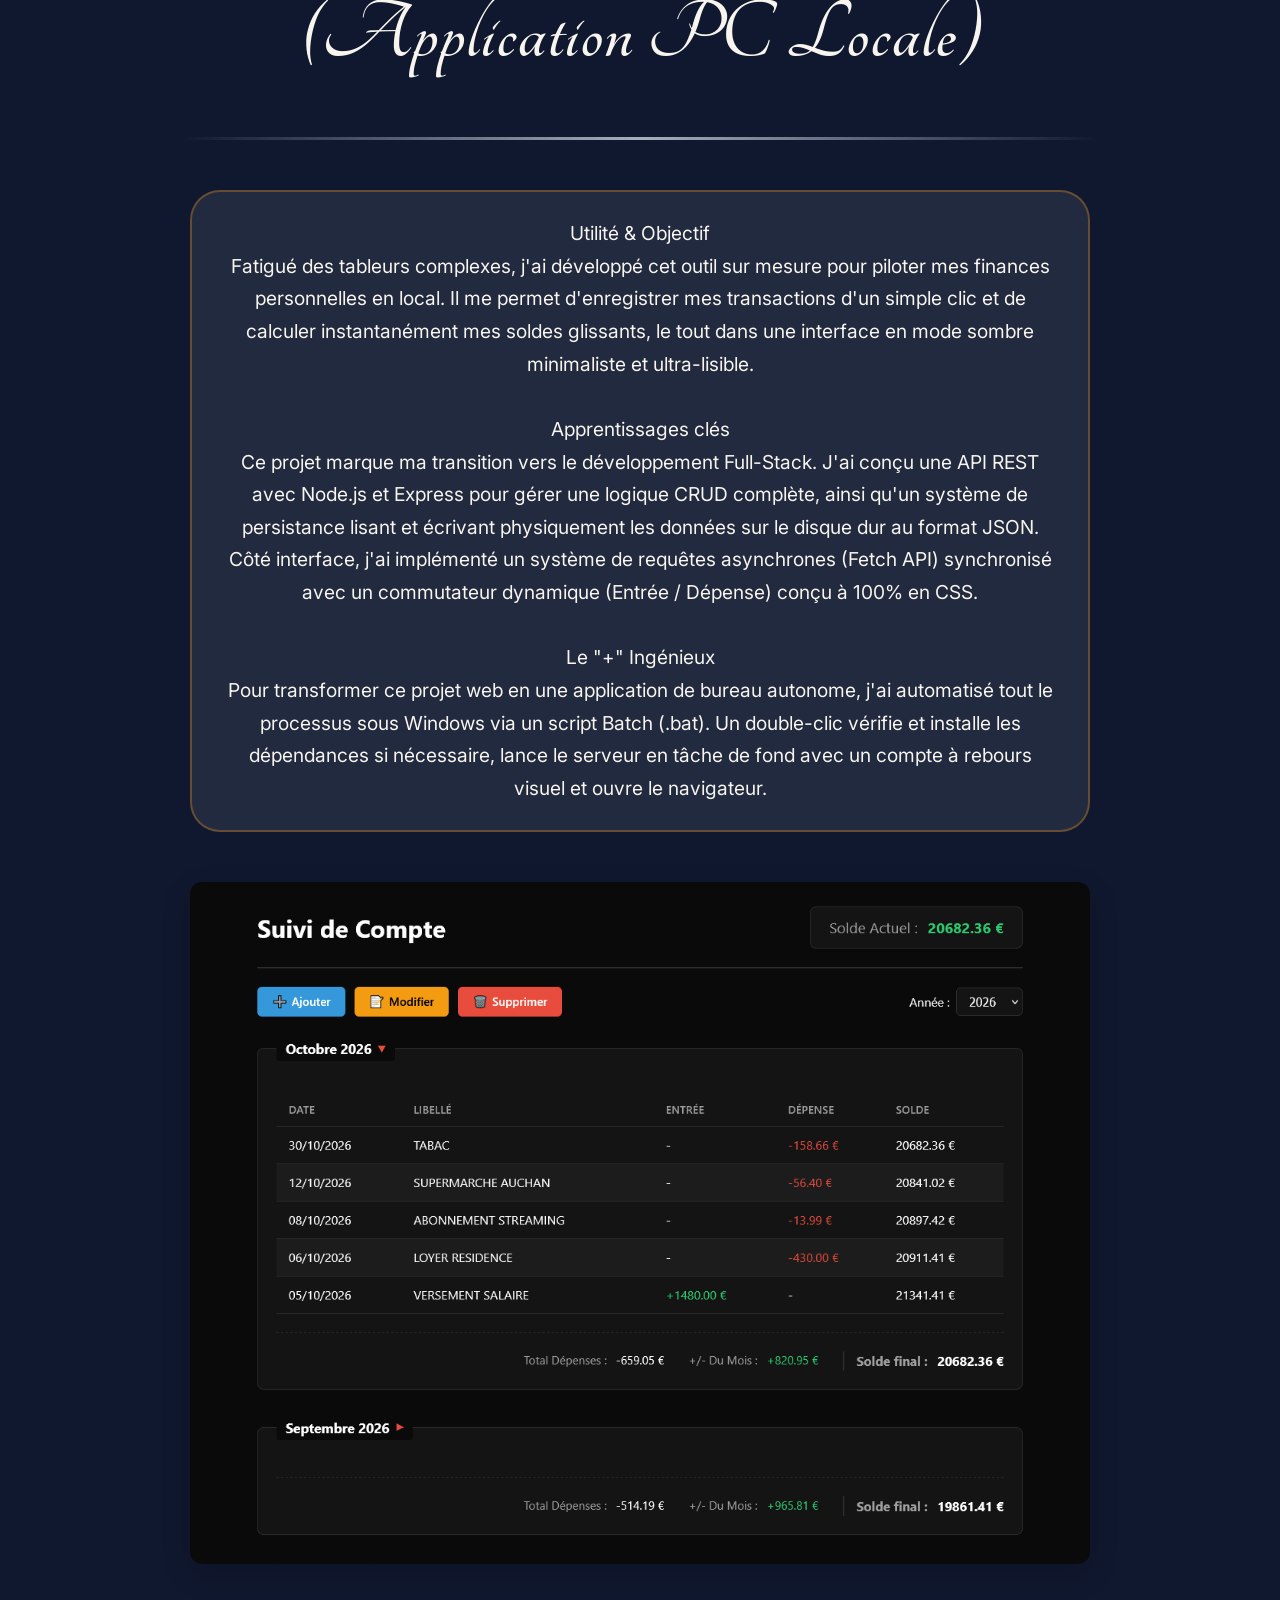
==== commit 4ed41de3: "Refactor : séparation des 2 projets majeurs vers leurs propres dépôts GitHub" ====
--- a/index.html
+++ b/index.html
@@ -79,59 +79,27 @@
       <h2 class="titre-plume" id="collatz">Cyber-Pong-Tron</h2>
       <hr />
 
-      <section class="Bloc">
-        <p class="paragraphe">
-          <strong>Concept & Révolution d'Arcade</strong><br />
-          Cyber Pong Tron réinvente le grand classique de l'arcade en brisant ses mécaniques historiques. Contrairement au Pong traditionnel
-          où la balle s'échappe, l'arène est ici entièrement verrouillée en boucle continue. Le jeu intègre un système de tension
-          exponentielle avec une accélération de la comète à chaque impact, combinée à un mécanisme de "Murs de Danger" néon faisant office
-          de tie-break visuel.
-        </p>
-        <p class="paragraphe">
-          <strong>Apprentissages Clés : L'Architecture Modulaire "AAA"</strong><br />
-          Ce projet marque une étape majeure dans ma maîtrise de la conception logicielle. Pour éviter le piège du code "plat" et illisible,
-          j'ai structuré le moteur de jeu en adoptant les Design Patterns du jeu vidéo professionnel (conception découplée inspirée des
-          standards AAA) :
-        </p>
-        <ul class="paragraphe" style="list-style-type: square; padding-left: 20px">
-          <li>
-            <strong>Le Moteur (Engine) :</strong> Implémentation d'une boucle de rendu (Game Loop) synchrone basée sur le DeltaTime afin de
-            garantir une vitesse de jeu immuable à 60 FPS, peu importe la puissance de la machine.
-          </li>
-          <li>
-            <strong>La Machine à États (States) :</strong> Création d'un State Manager centralisé faisant office d'aiguilleur étanche entre
-            l'écran titre, le panneau de configuration, le match en cours et l'écran de fin.
-          </li>
-          <li>
-            <strong>Les Entités isolées (Entities) :</strong> Découpage strict des composants physiques (Arène, Raquettes, Comète) où chaque
-            module est responsable de son propre rendu graphique (Canvas 2D) et de sa logique interne.
-          </li>
-          <li>
-            <strong>Optimisation Mobile (En cours) :</strong> Adaptation des commandes tactiles et recalibrage de l'affichage responsive en
-            préparation pour une expérience fluide sur smartphone.
-          </li>
-        </ul>
-        <p class="paragraphe">
-          <strong>Le "+" Technique : Physique & Résolution Logique</strong><br />
-          J'ai développé un moteur physique dynamique liant les vecteurs cinétiques via Pythagore pour maintenir l'énergie globale de la
-          balle constante, tout en implémentant une physique d'impact à 3 zones (bords de raquette critiques). Enfin, l'intégralité des
-          calculs s'exécute dans une arène virtuelle fixe (1600x1000 pixels), projetée de manière responsive et équitable sur tous les
-          écrans (PC 4K ou Mobile Landscape) sans altérer le gameplay.
-        </p>
-      </section>
+      <p class="paragraphe">
+        <strong>Cyber Pong Tron</strong> réinvente l'arcade classique avec une arène verrouillée en flux continu, intégrant une accélération
+        exponentielle et des « Murs de Danger » néon comme tie-break visuel. Développé en JavaScript Vanilla (Canvas 2D), ce projet repose
+        sur une <strong>architecture logicielle modulaire</strong> inspirée des standards professionnels : un moteur rythmé par le
+        <em>DeltaTime</em> (60 FPS constants), une machine à états centralisée et des entités graphiques strictement isolées. Côté
+        technique, j'ai conçu un moteur physique vectoriel avec rebonds à 3 zones d'impact, le tout calculé dans une
+        <strong>résolution logique fixe (1600×1000 px)</strong> pour garantir un gameplay fluide et équitable sur tous les écrans.
+      </p>
 
       <input type="checkbox" id="image-cyber-pong-tron" class="image-toggle" />
 
       <label for="image-cyber-pong-tron">
         <img
           class="image-projet"
-          src="Project/cyber-pong-tron/Screen_Site/Screenshot 2026-11-05 at 01-40-02 cyber-pong-tron_V2_HUD.png"
+          src="https://sylvain-g404.github.io/cyber-pong-tron/Screen_Site/Screenshot%202026-11-05%20at%2001-40-02%20cyber-pong-tron_V2_HUD.png"
           alt="Capture d'écran Cyber-Pong-Tron-HUD"
         />
       </label>
 
       <div style="text-align: center; gap: 15px; display: flex; justify-content: center">
-        <a class="lien-projet" href="Project/cyber-pong-tron/index.html" target="_blank"> Tester le jeu V2 </a>
+        <a class="lien-projet" href="https://sylvain-g404.github.io/cyber-pong-tron/" target="_blank"> Tester le jeu V2 </a>
         <a class="lien-projet" href="https://ki-ir-ra.itch.io/cyber-pong-tron" style="background-color: #238636" target="_blank"
           >Voir le projet sur itch.io</a
         >
@@ -232,23 +200,13 @@
       <label for="image-MemoRyGame_1">
         <img
           class="image-projet"
-          src="Project/MemoRyGame/Screen_Site/Screenshot 2026-10-26 at 06-36-07 MemoRyGame.png"
-          alt="Capture d'écran MemoRyGame_1"
-        />
-      </label>
-
-      <input type="checkbox" id="image-MemoRyGame_2" class="image-toggle" />
-
-      <label for="image-MemoRyGame_2">
-        <img
-          class="image-projet"
-          src="Project/MemoRyGame/Screen_Site/Screenshot 2026-10-26 at 06-31-45 MemoRyGame.png"
-          alt="Capture d'écran MemoRyGame_2"
+          src="https://sylvain-g404.github.io/MemoRyGame/Screen_Site/5.1.Memory_In-Game_Normal.png"
+          alt="Capture d'écran MemoRyGame In-Game"
         />
       </label>
 
       <div style="text-align: center; gap: 15px; display: flex; justify-content: center">
-        <a class="lien-projet" href="./Project/MemoRyGame/index.html"> Voir la page </a>
+        <a class="lien-projet" href="https://sylvain-g404.github.io/MemoRyGame/" target="_blank"> Voir la page </a>
         <a class="lien-projet" href="https://ki-ir-ra.itch.io/memorygame" style="background-color: #238636" target="_blank"
           >Voir le projet sur itch.io</a
         >
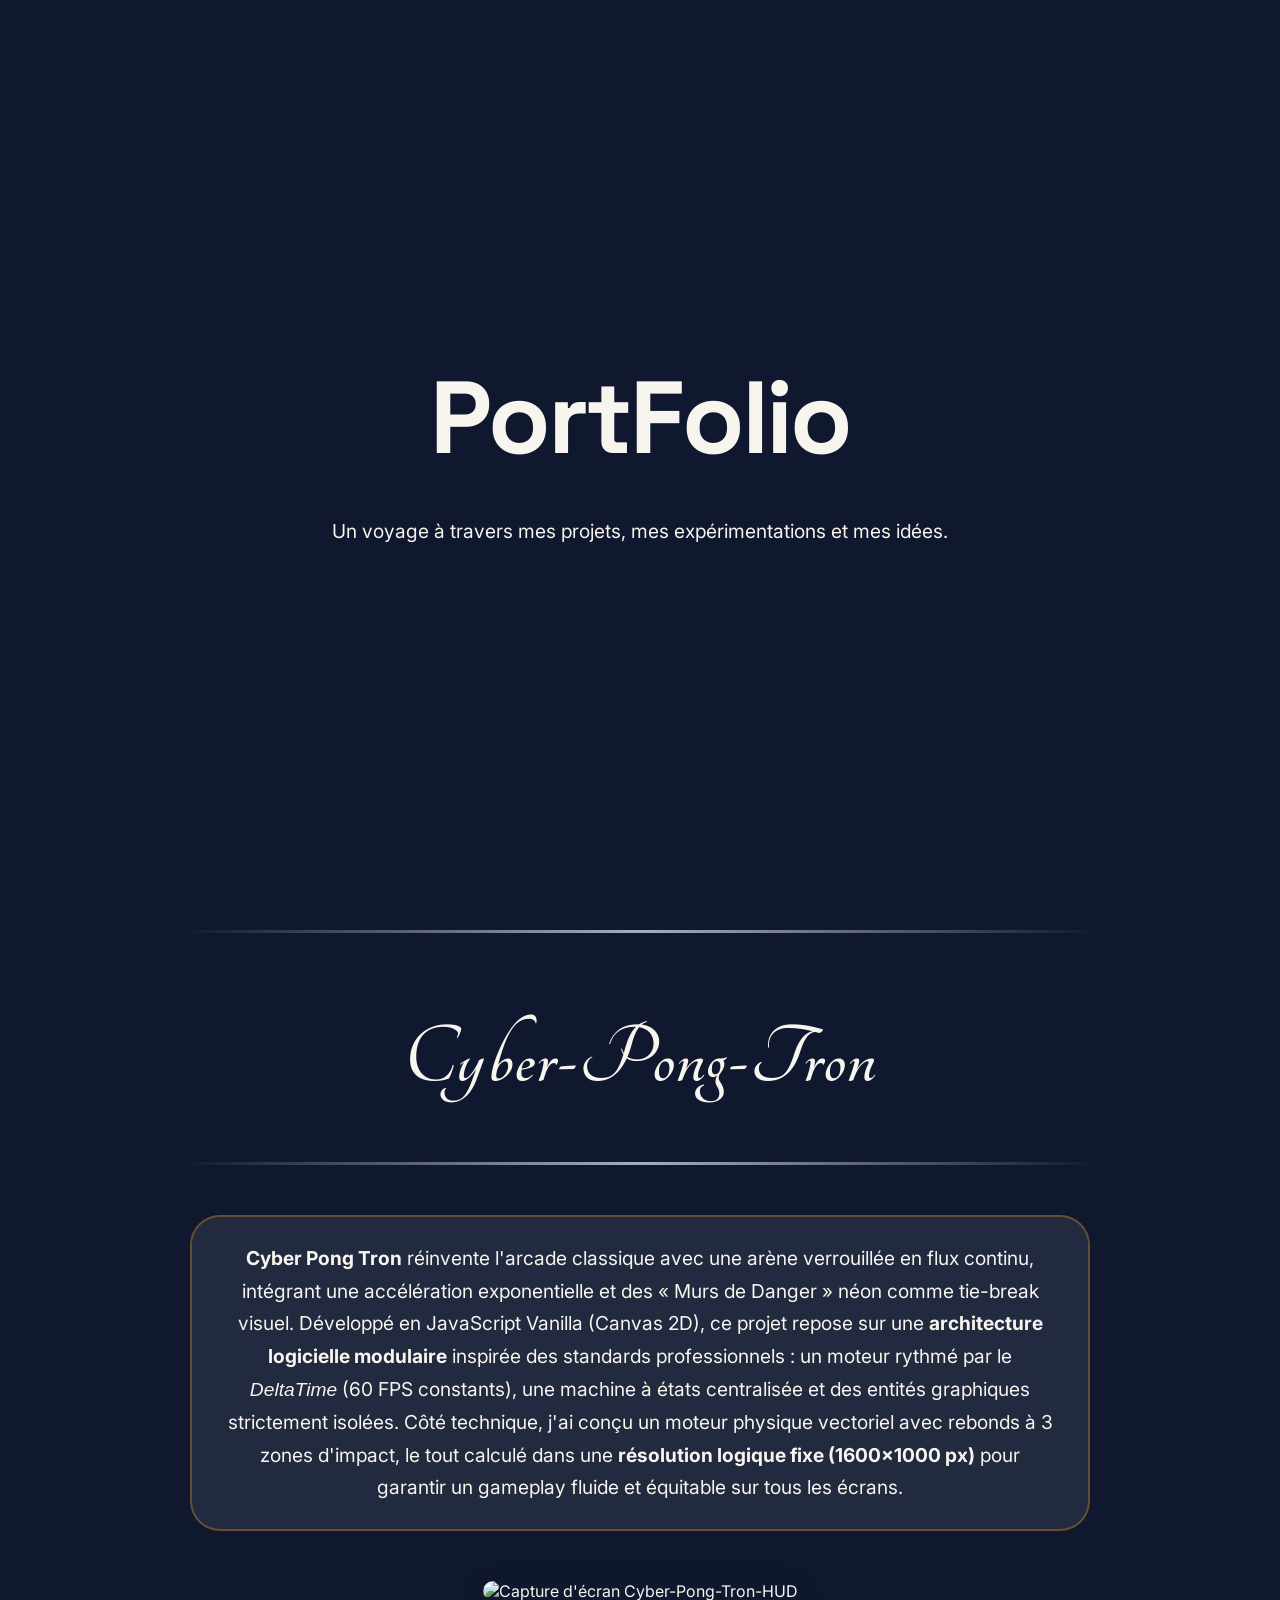
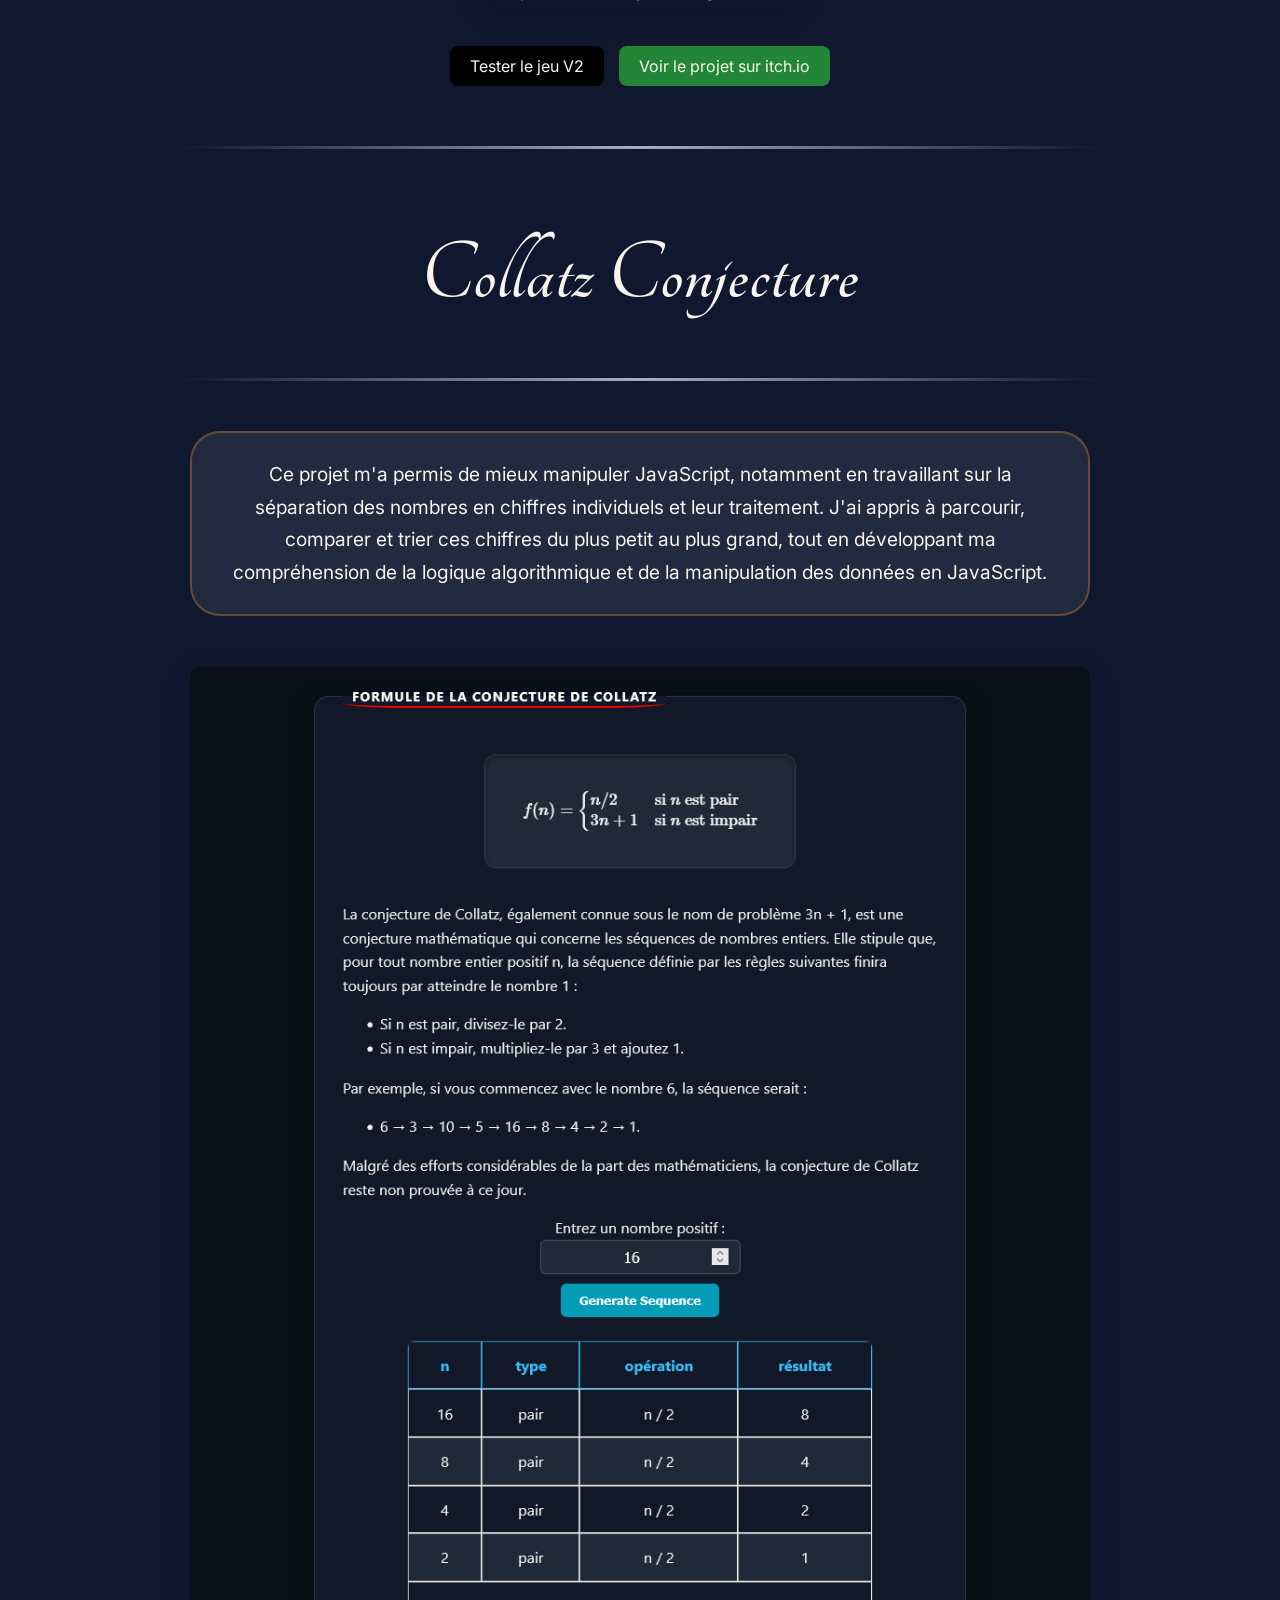
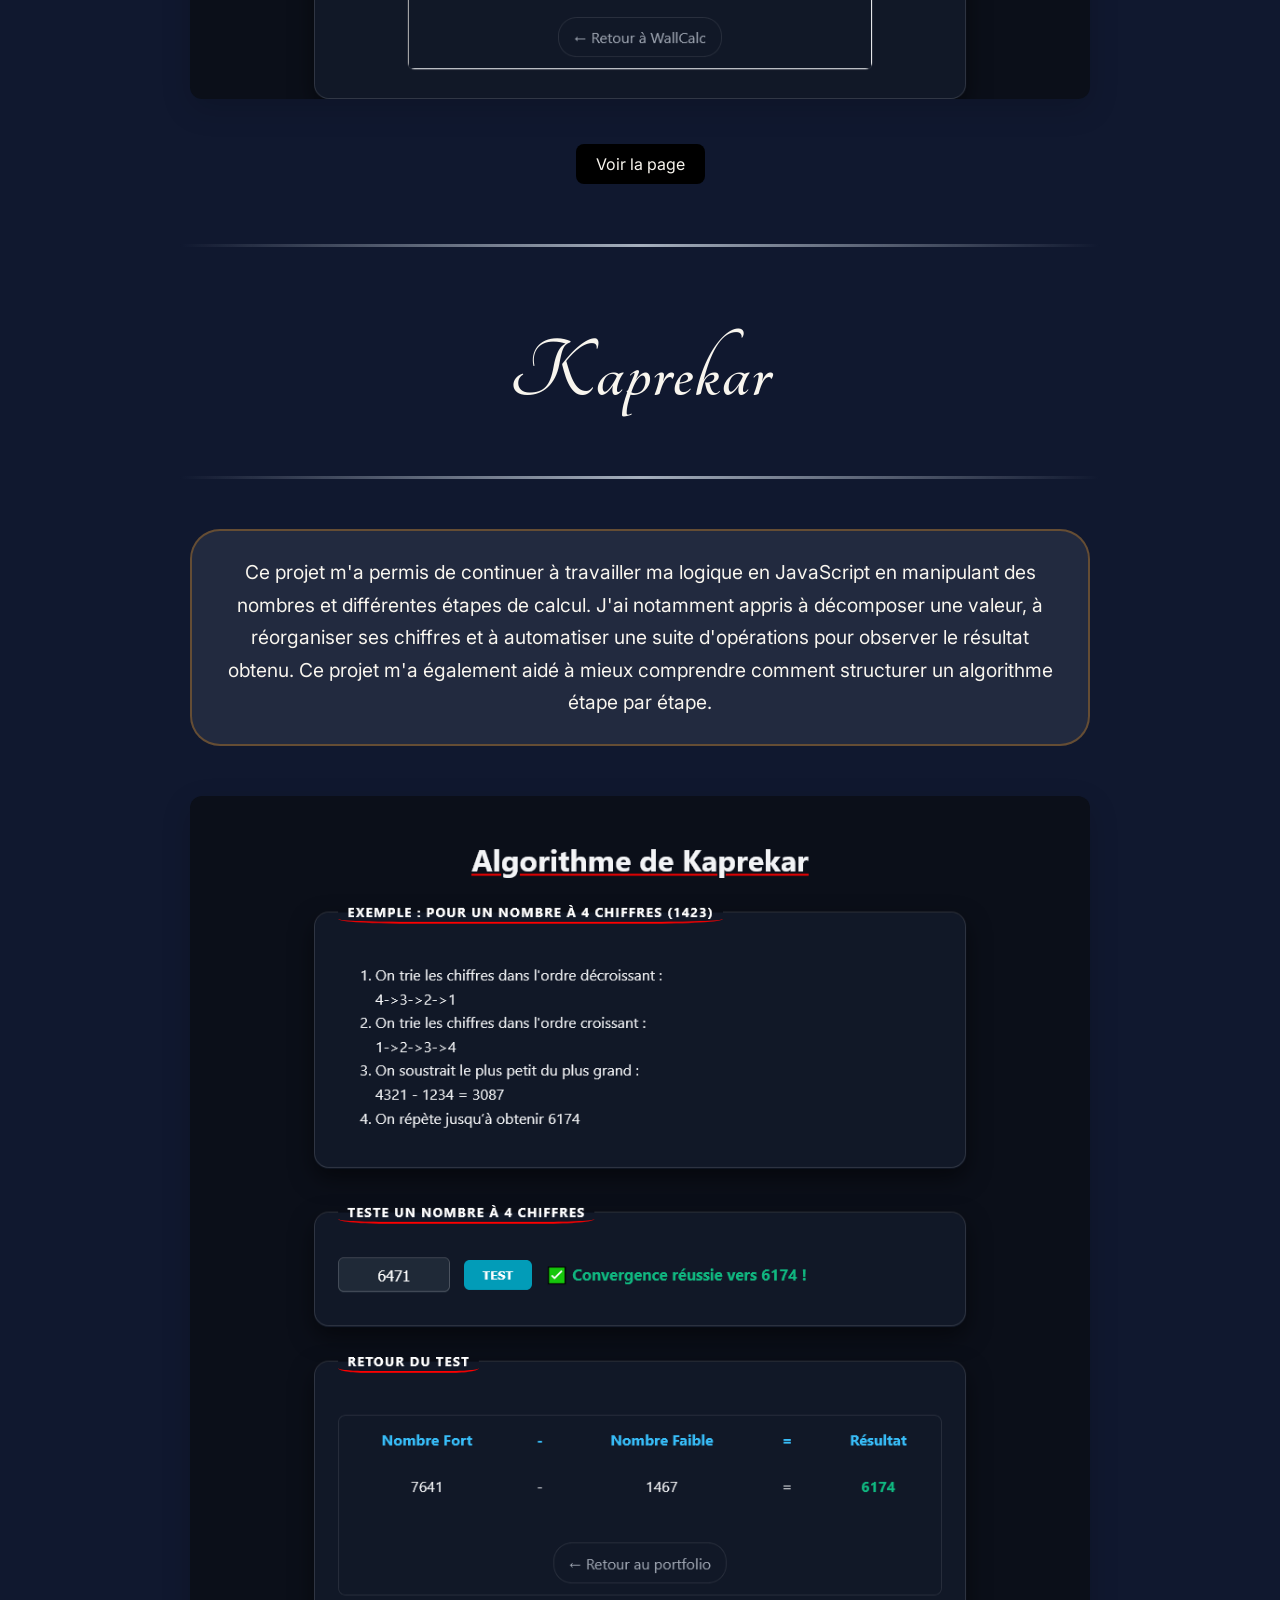
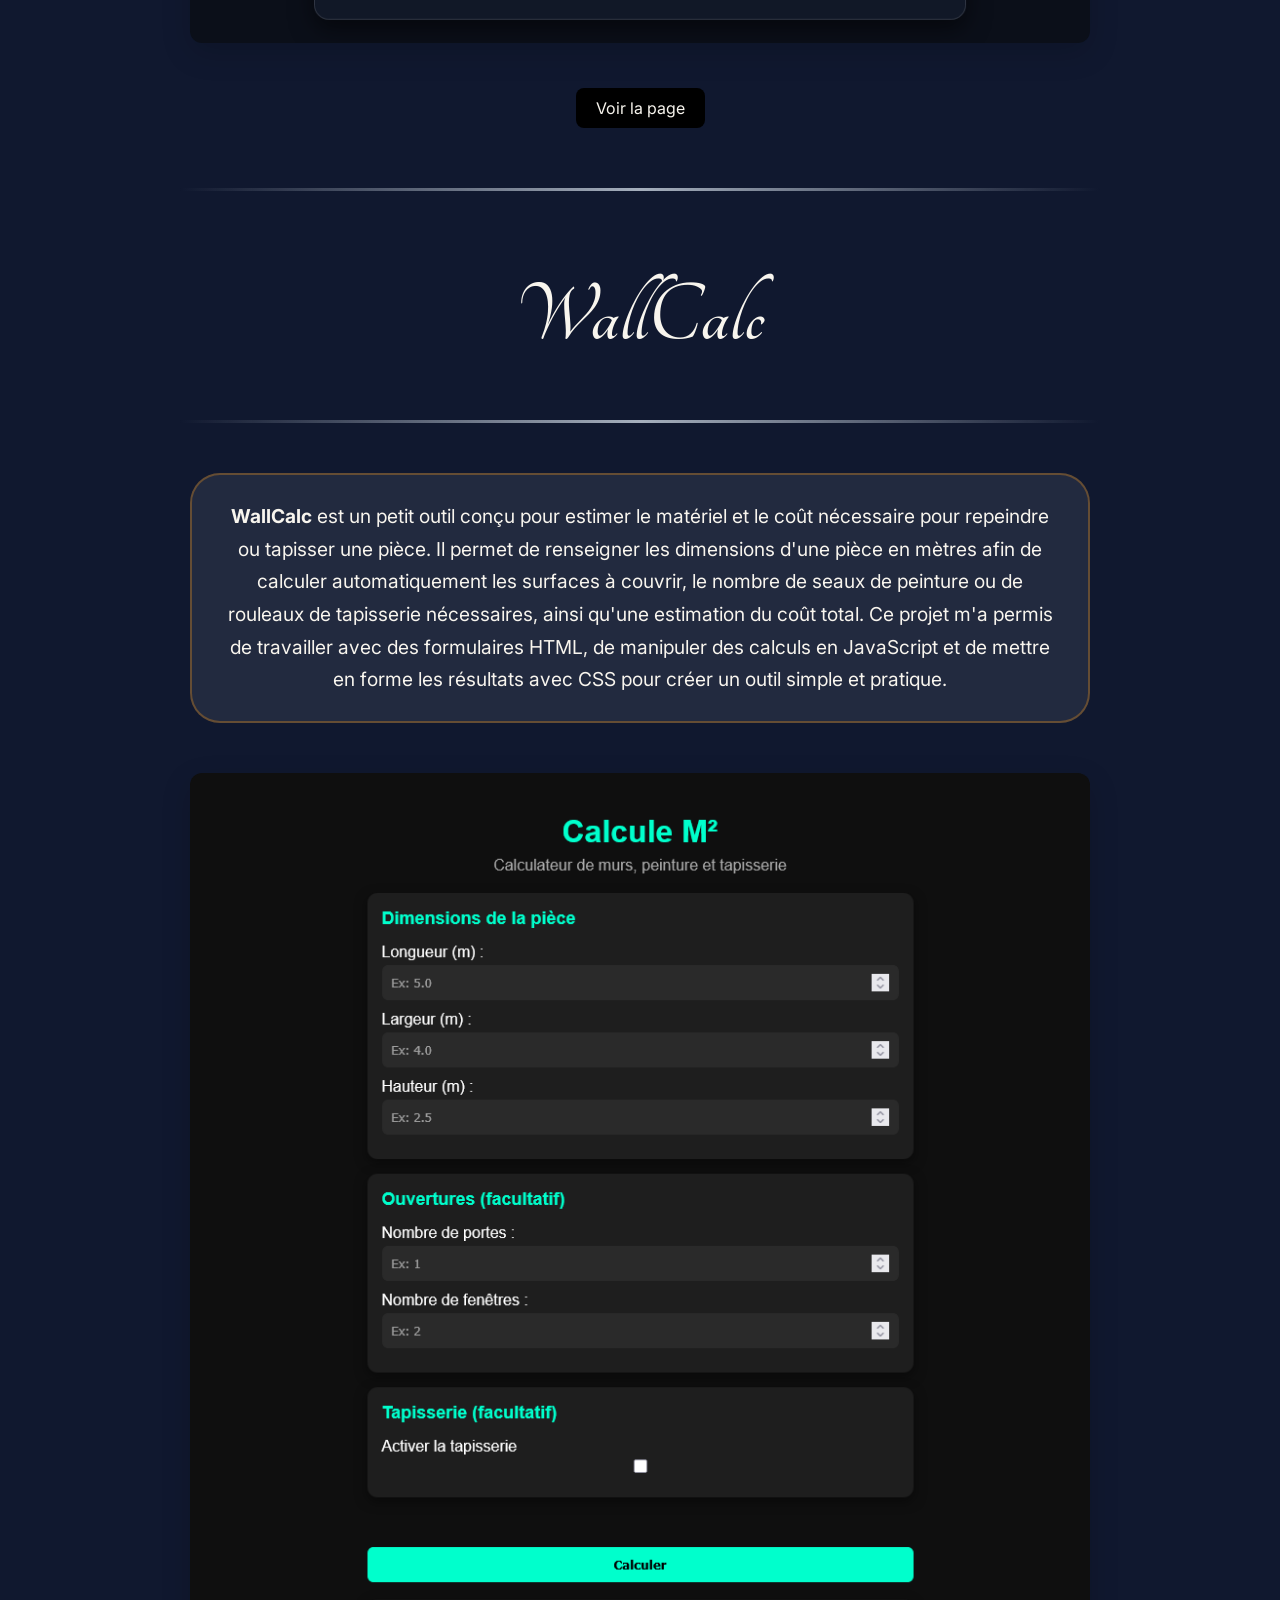
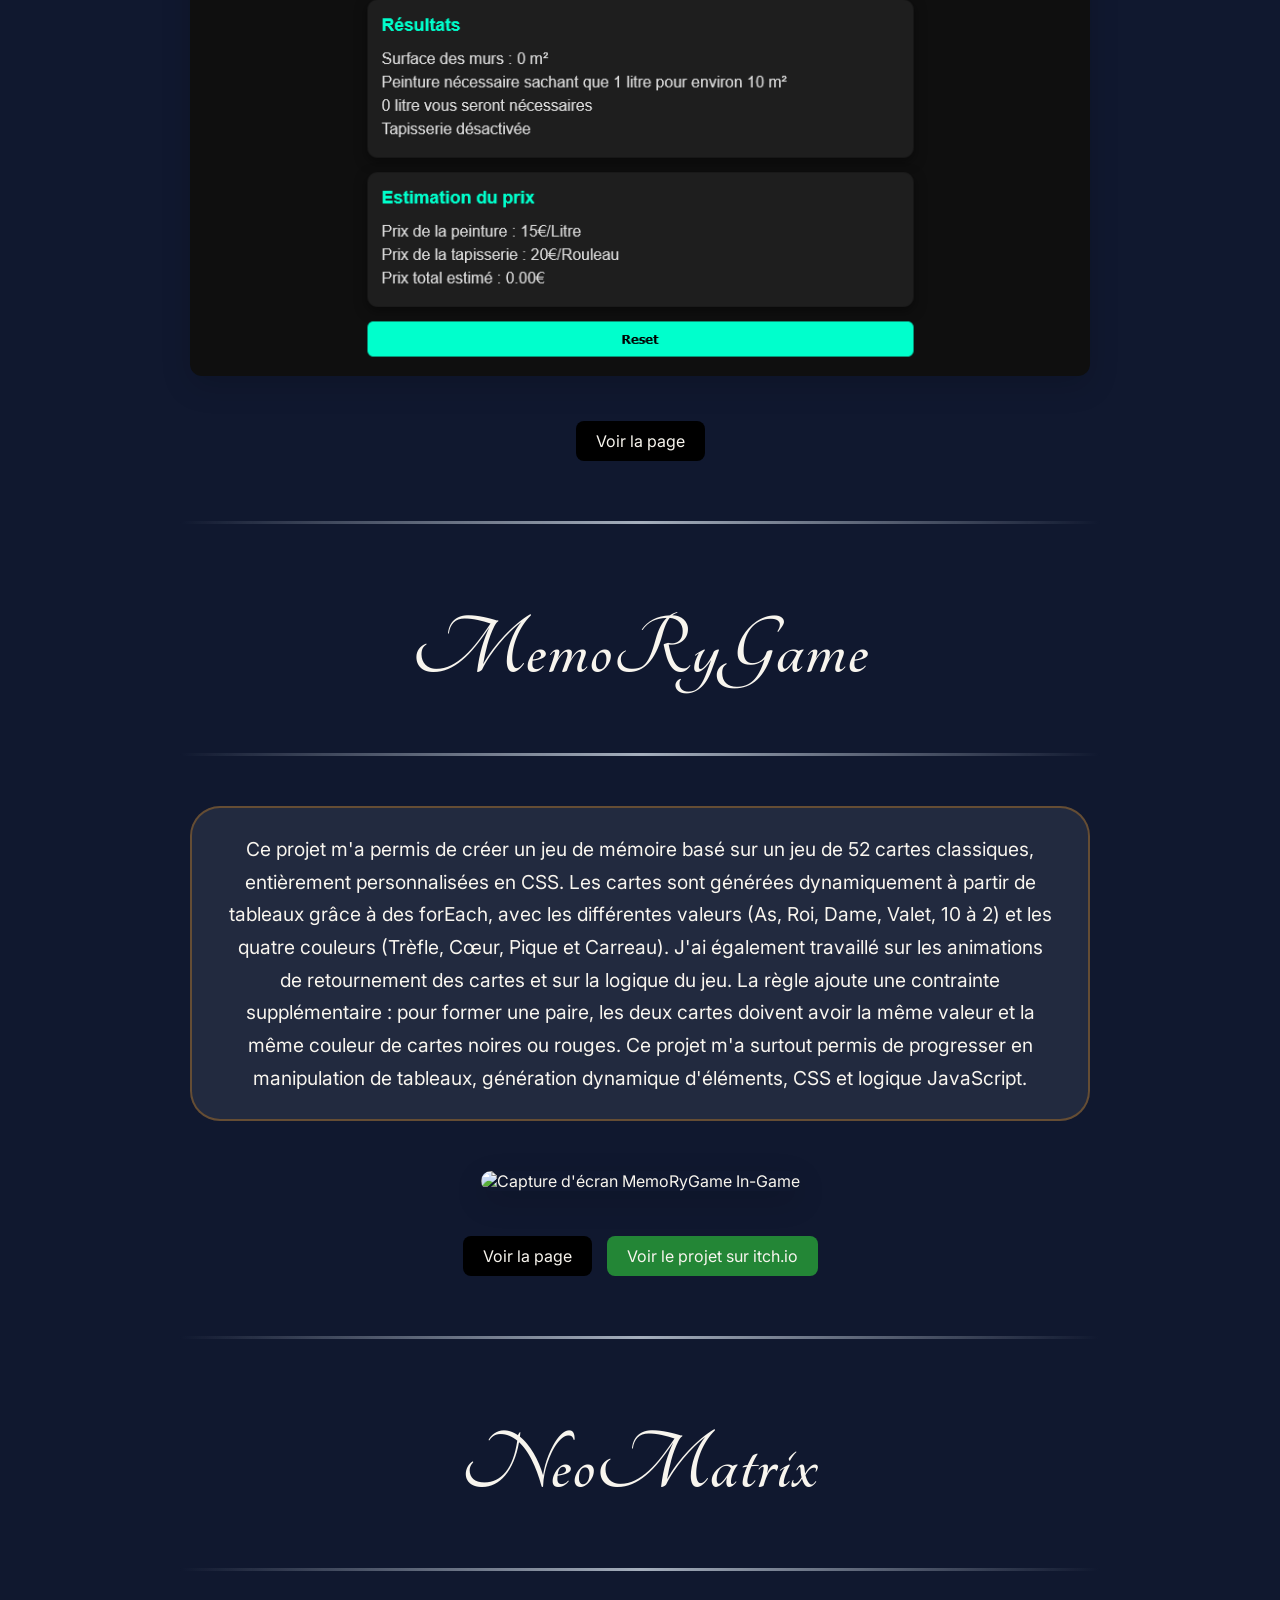
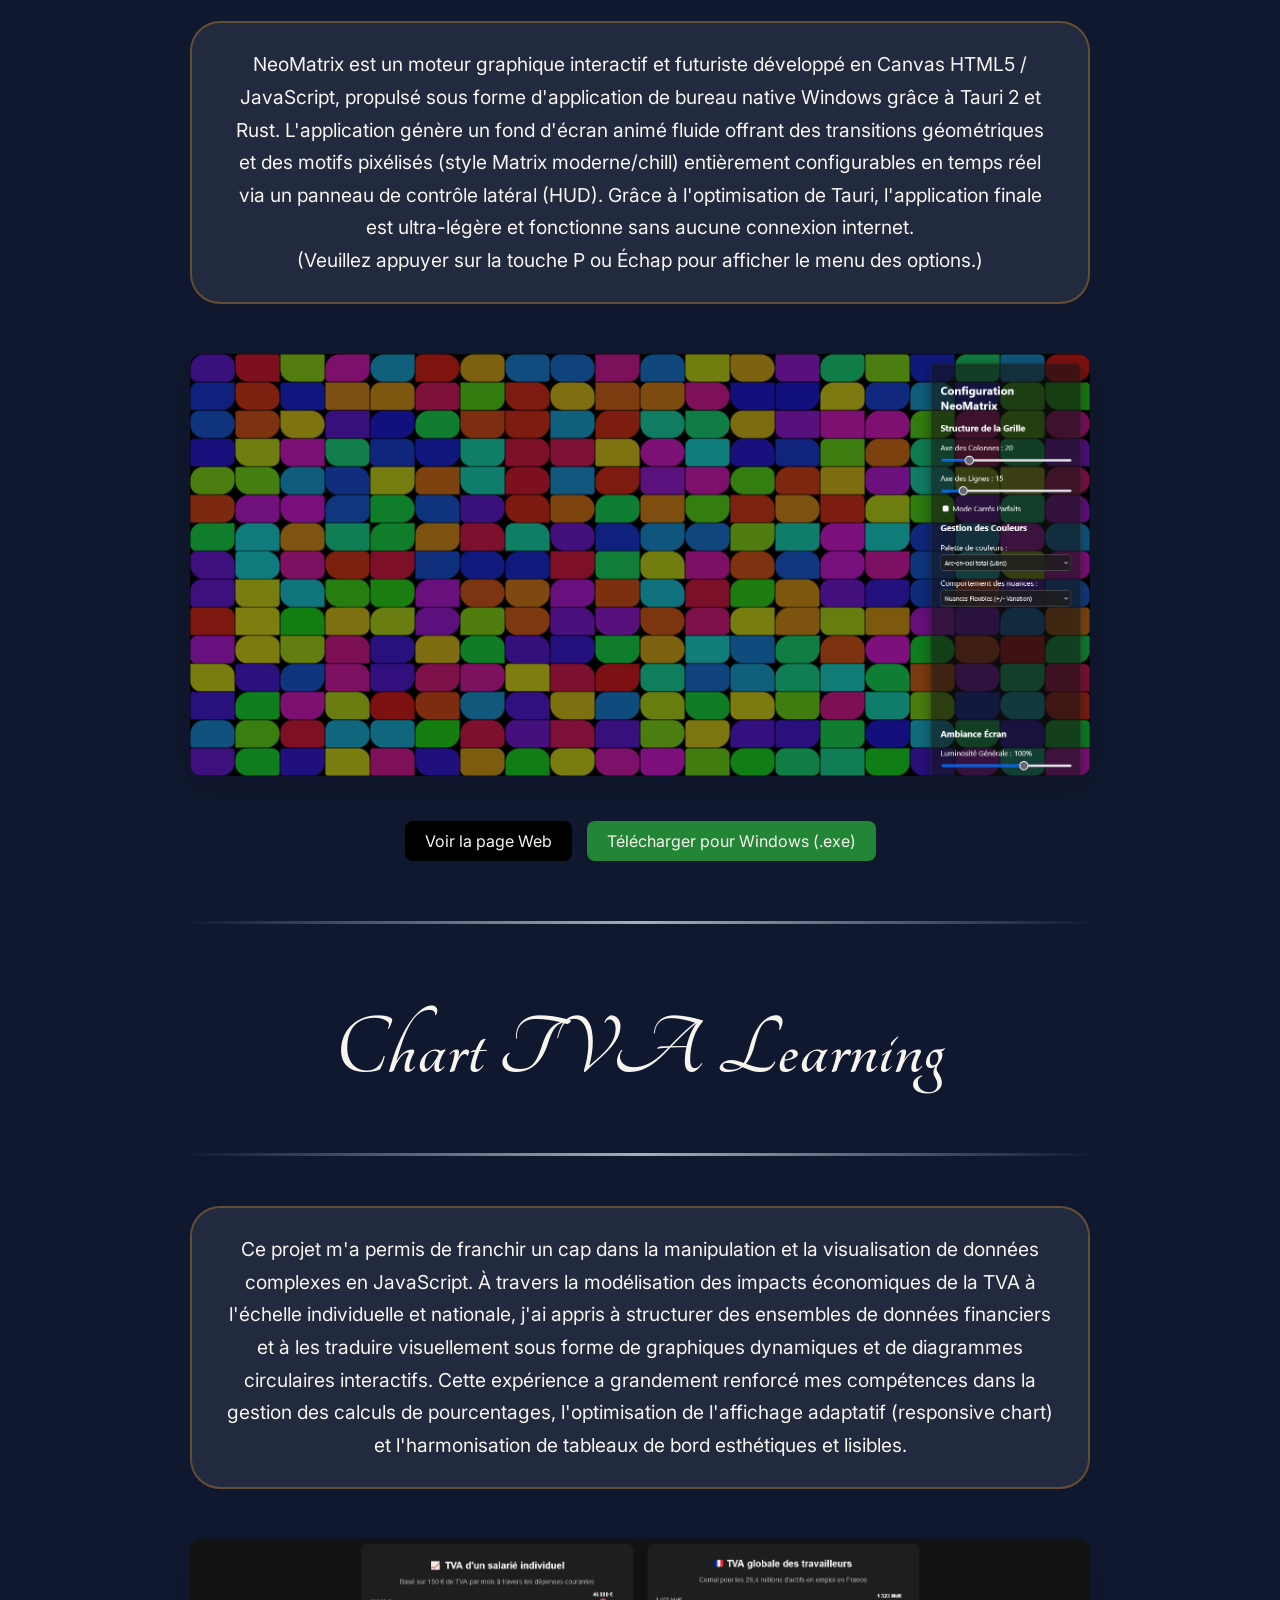
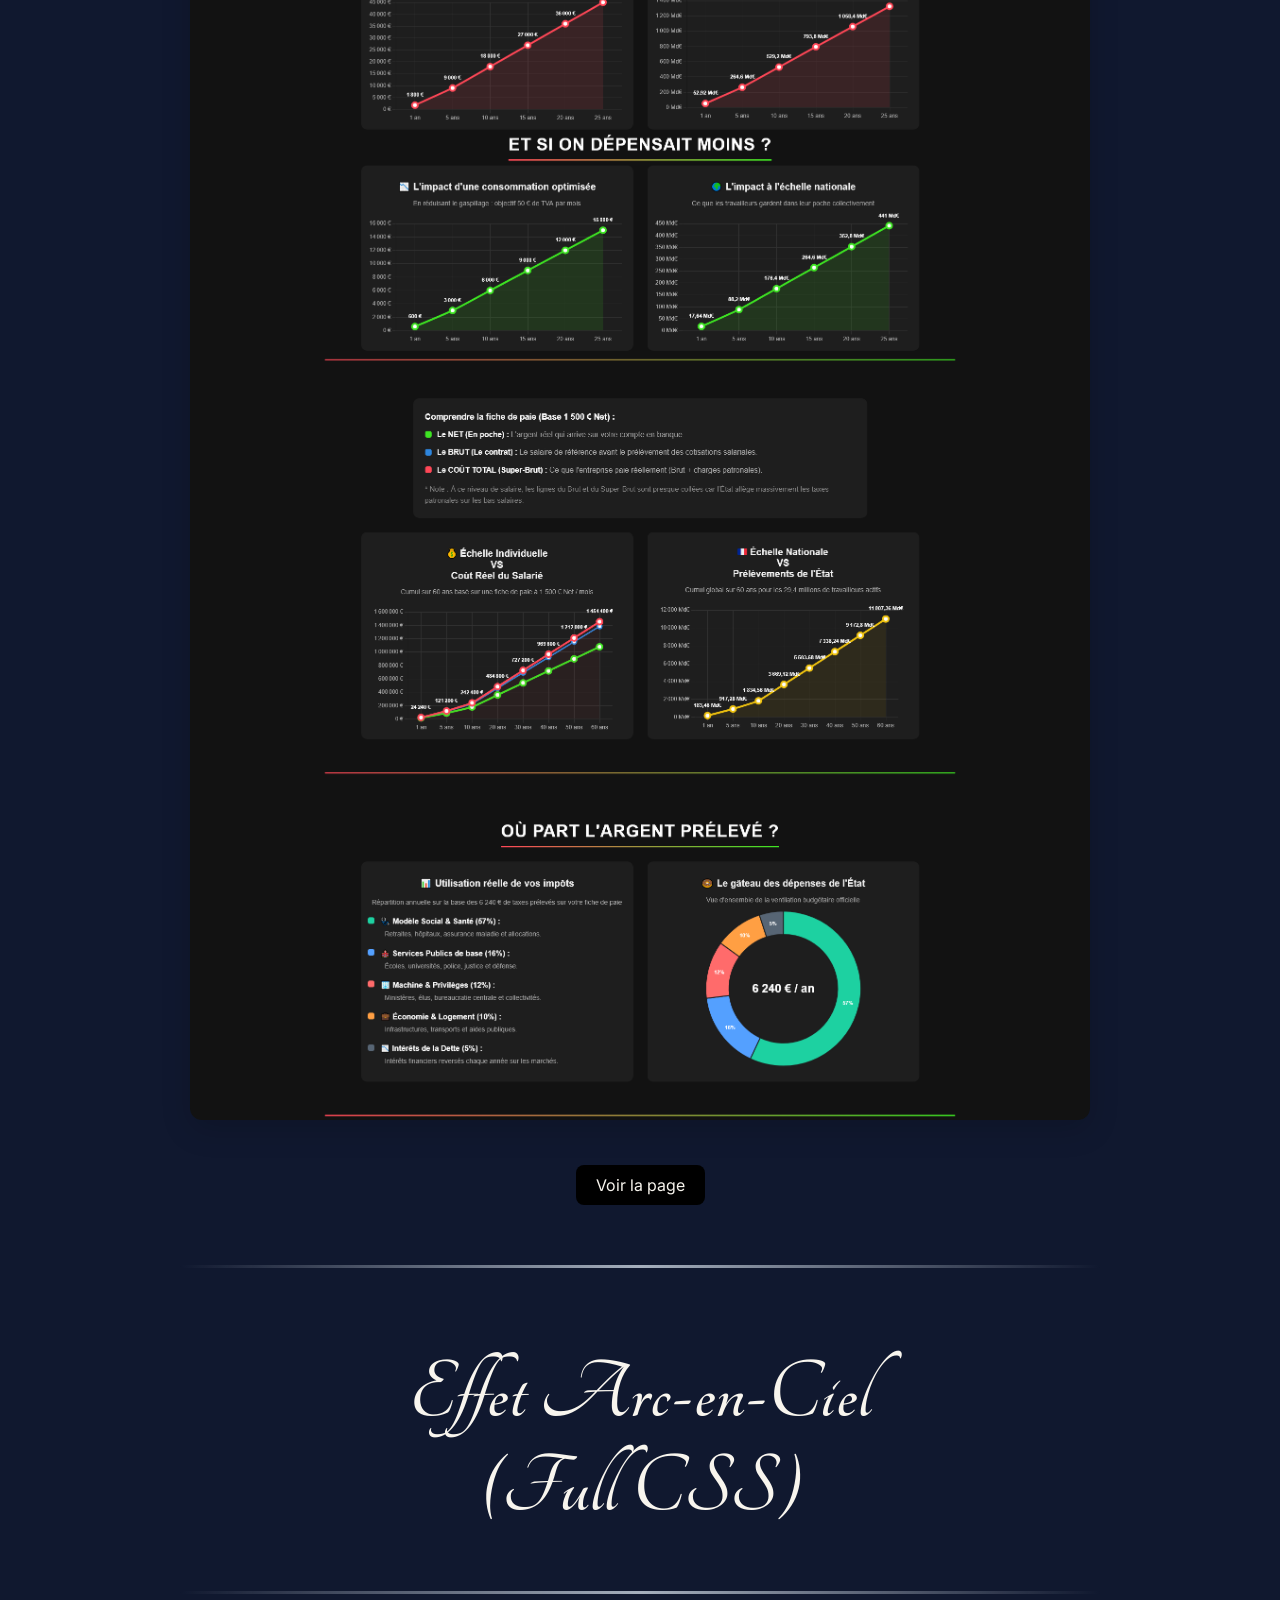
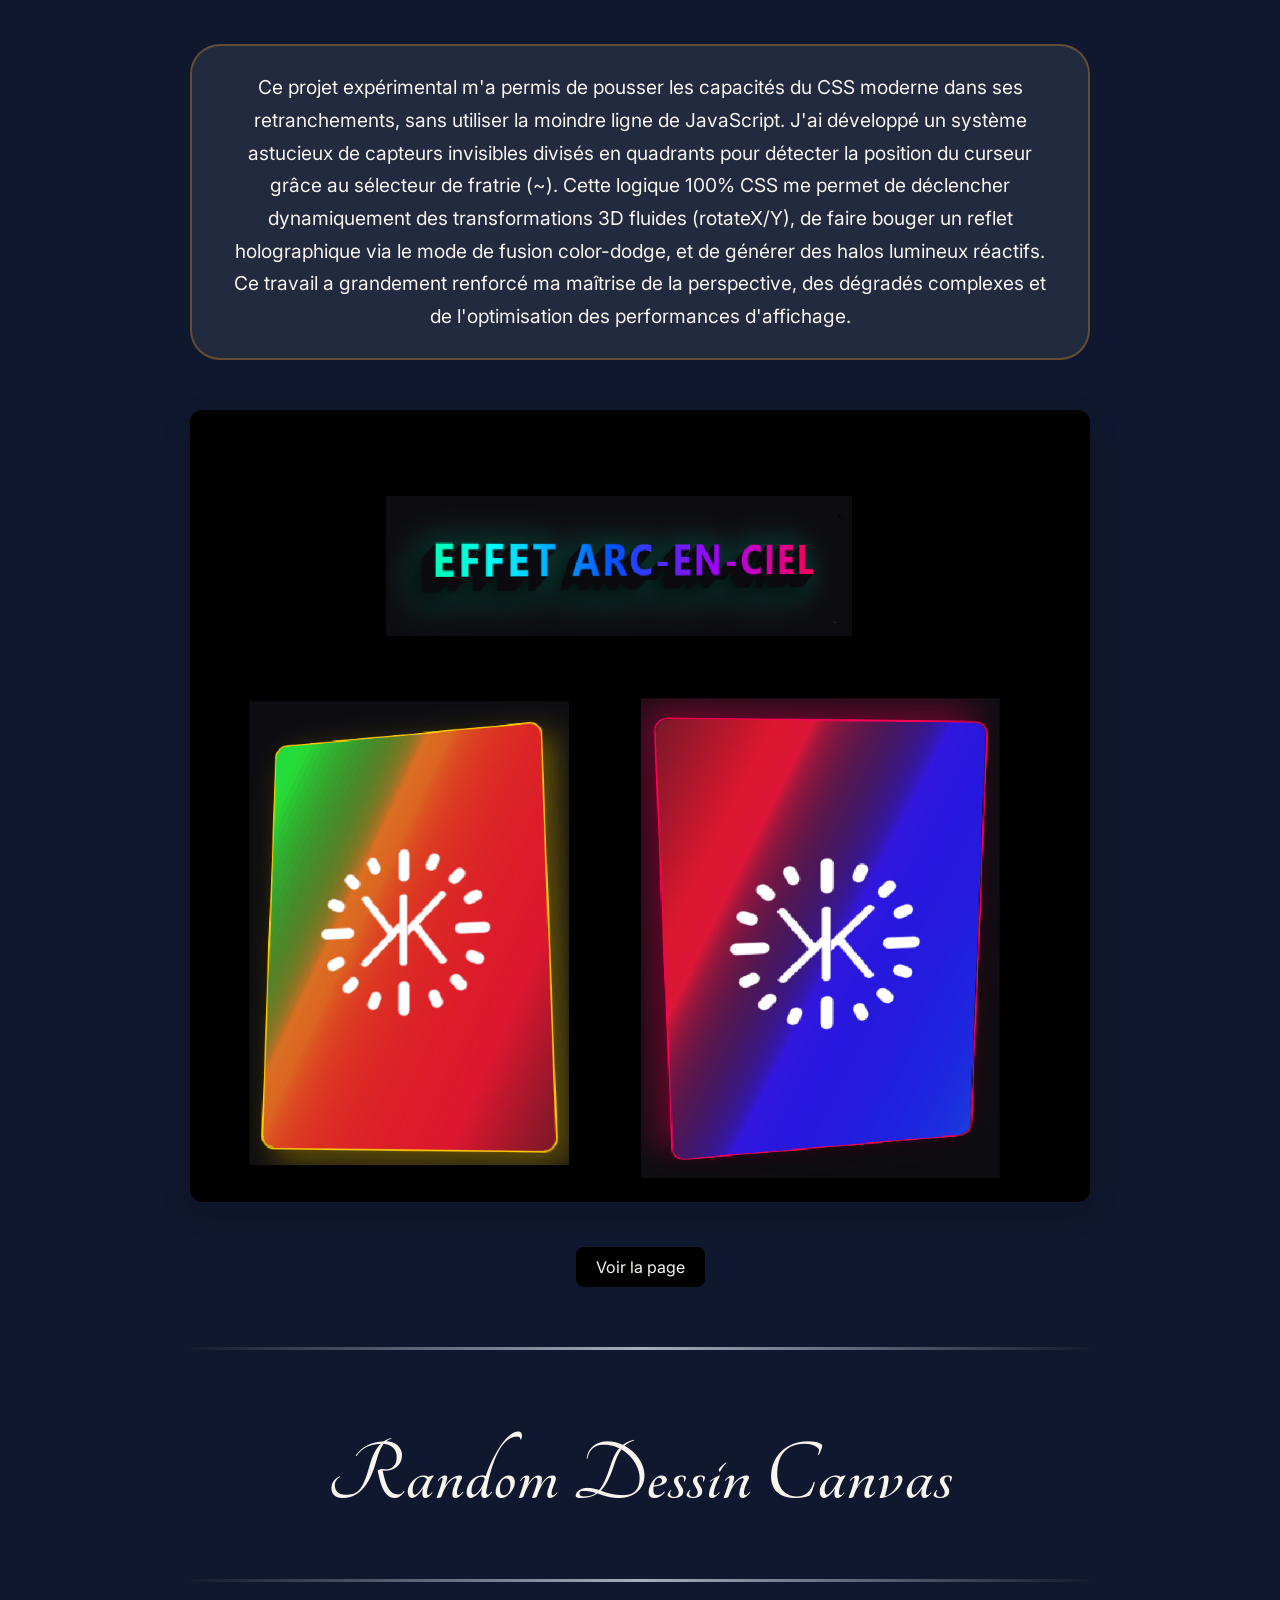
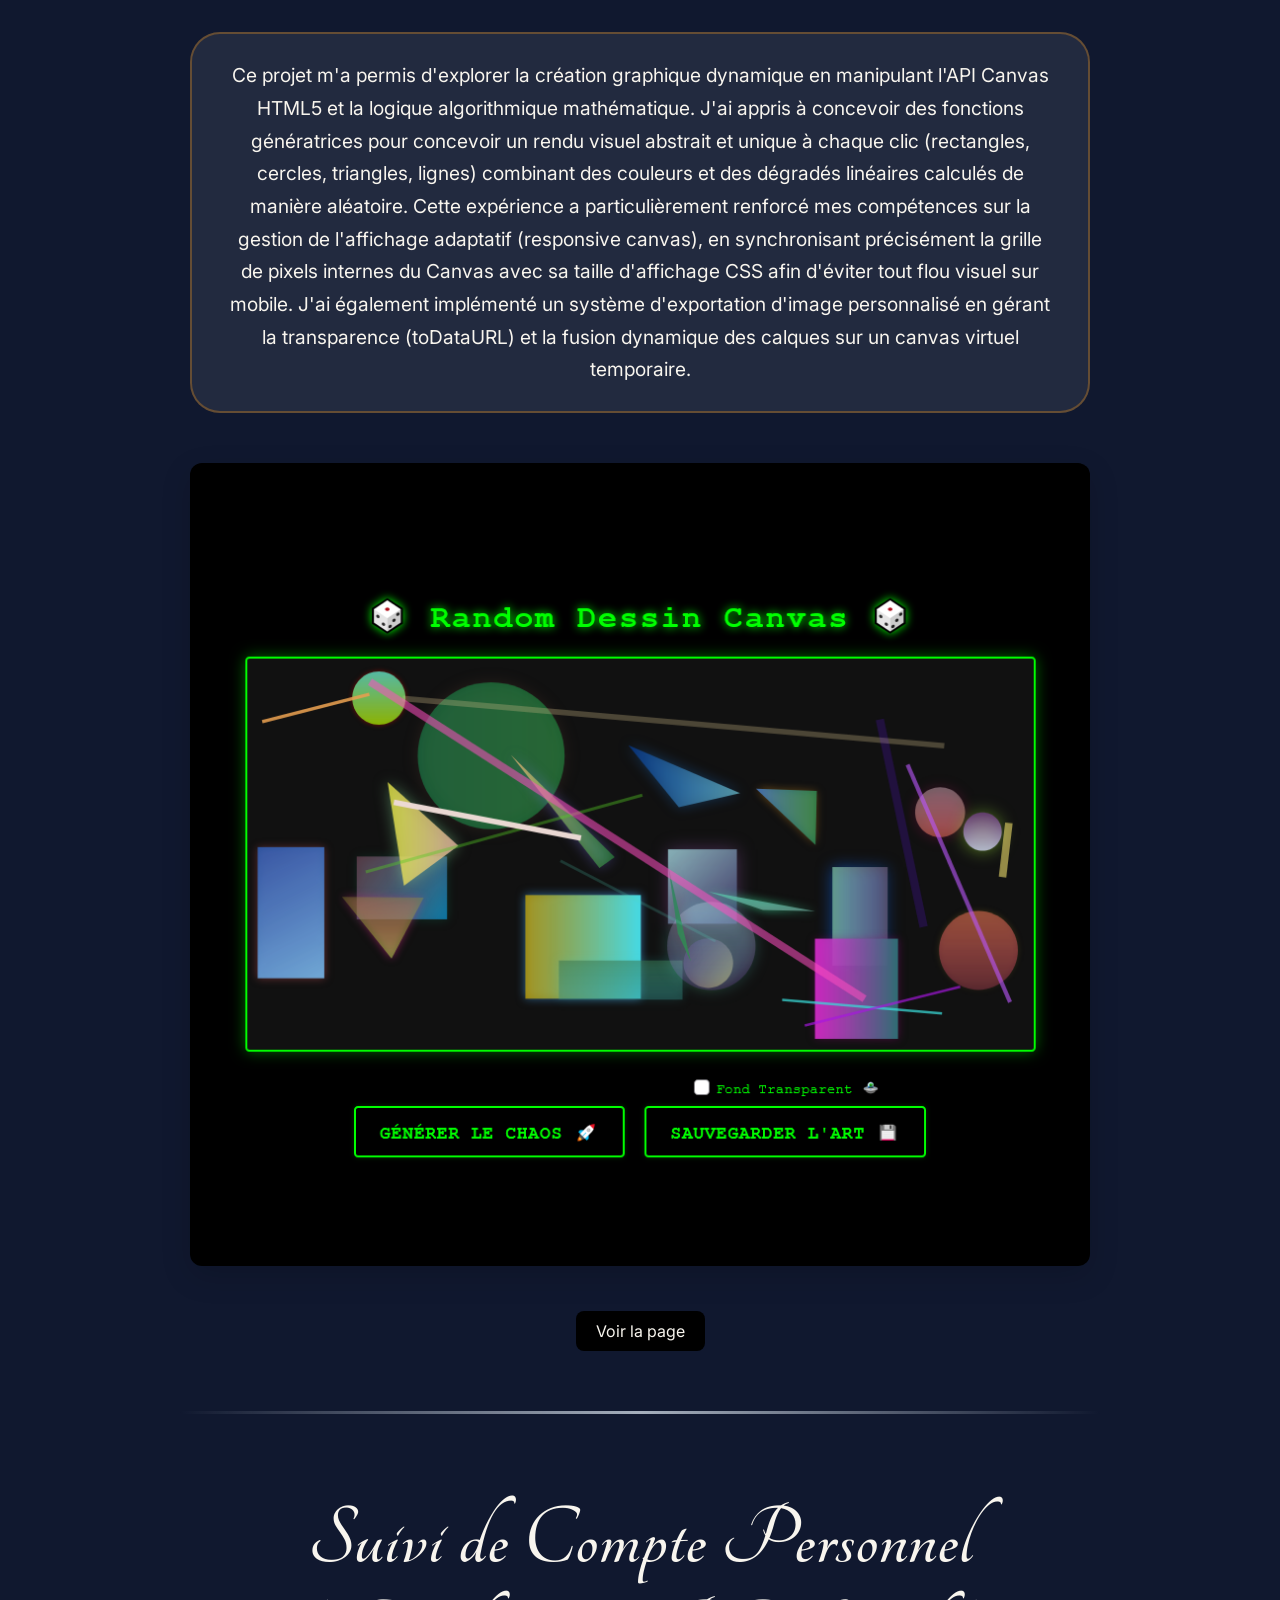
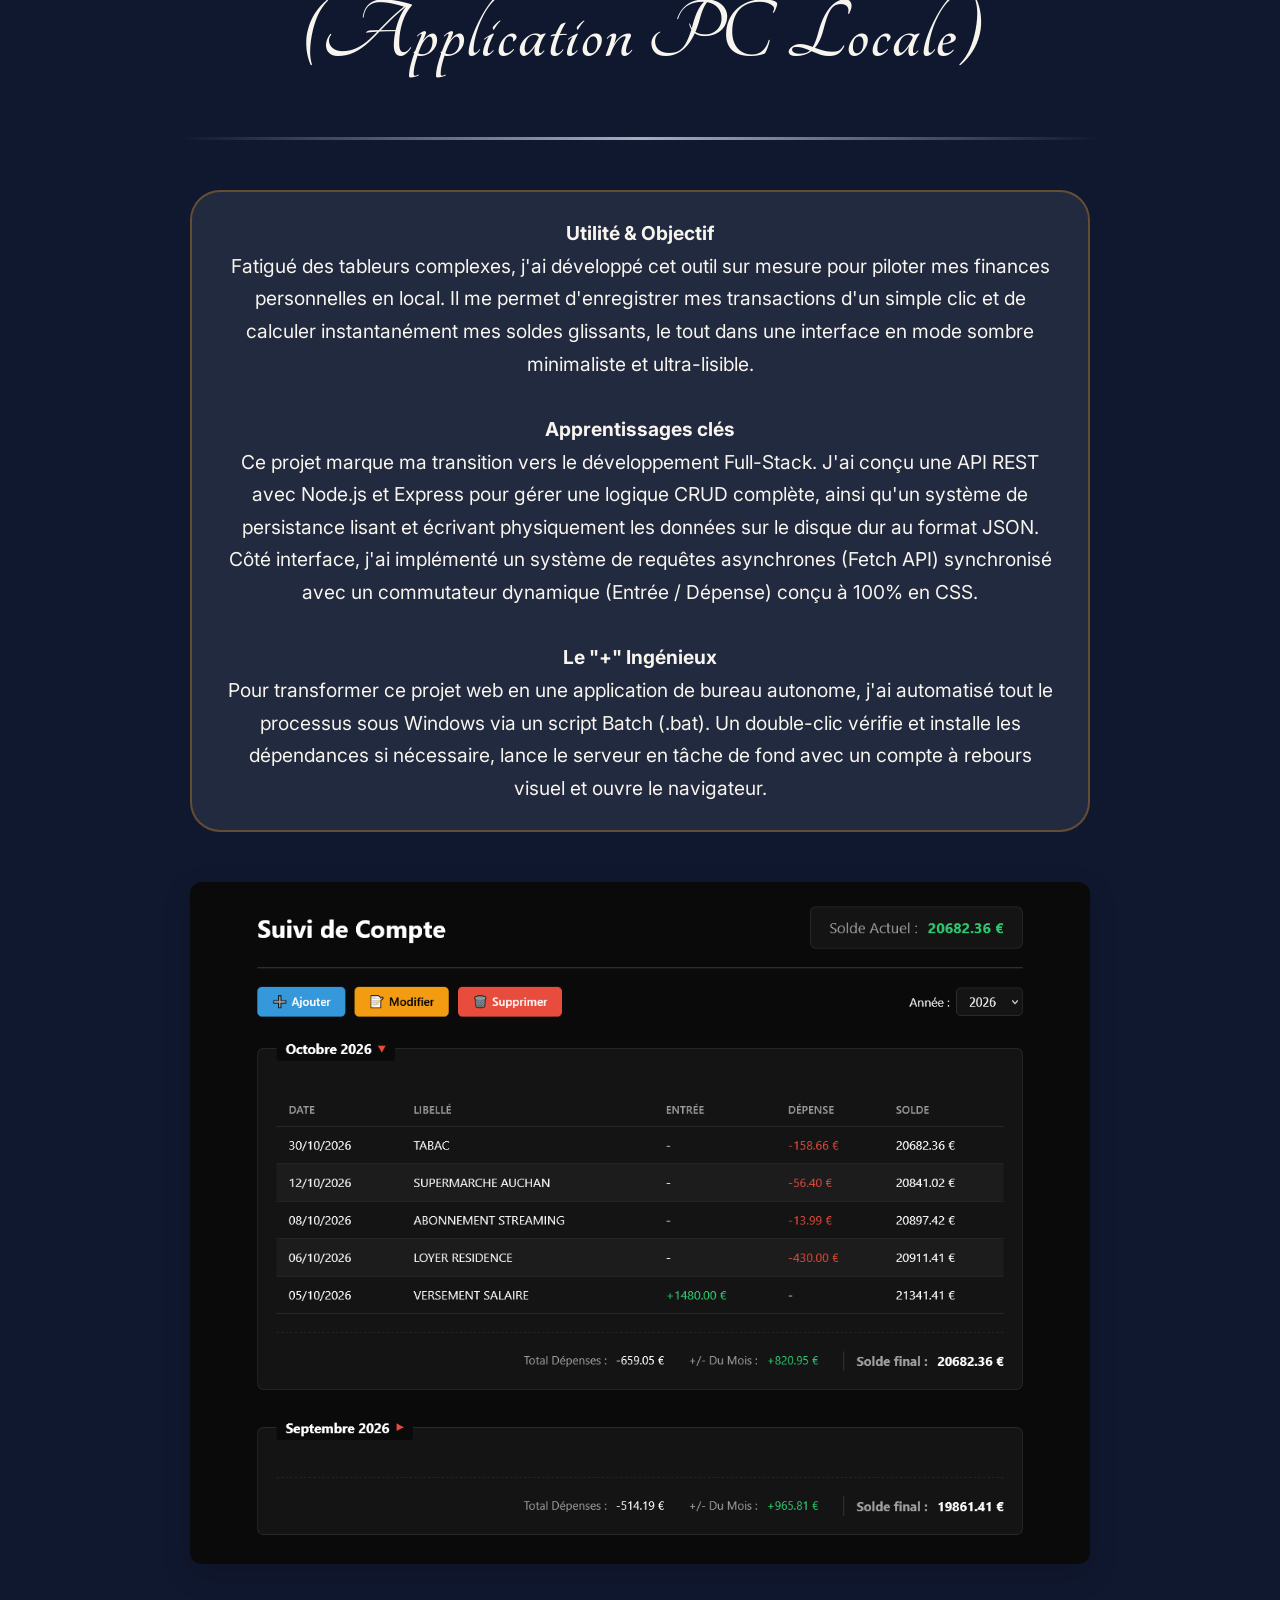
==== commit 3c5793dc: "index.html : retravaille des texte" ====
--- a/index.html
+++ b/index.html
@@ -161,11 +161,11 @@
       <hr />
 
       <p class="paragraphe">
-        WallCalc est un petit outil conçu pour estimer le matériel et le coût nécessaire pour repeindre ou tapisser une pièce. Il permet de
-        renseigner les dimensions d'une pièce en mètres afin de calculer automatiquement les surfaces à couvrir, le nombre de seaux de
-        peinture ou de rouleaux de tapisserie nécessaires, ainsi qu'une estimation du coût total. Ce projet m'a permis de travailler avec
-        des formulaires HTML, de manipuler des calculs en JavaScript et de mettre en forme les résultats avec CSS pour créer un outil simple
-        et pratique.
+        <strong>WallCalc</strong> est un petit outil conçu pour estimer le matériel et le coût nécessaire pour repeindre ou tapisser une
+        pièce. Il permet de renseigner les dimensions d'une pièce en mètres afin de calculer automatiquement les surfaces à couvrir, le
+        nombre de seaux de peinture ou de rouleaux de tapisserie nécessaires, ainsi qu'une estimation du coût total. Ce projet m'a permis de
+        travailler avec des formulaires HTML, de manipuler des calculs en JavaScript et de mettre en forme les résultats avec CSS pour créer
+        un outil simple et pratique.
       </p>
 
       <input type="checkbox" id="image-wallcalc" class="image-toggle" />
@@ -187,9 +187,9 @@
       <hr />
 
       <p class="paragraphe">
-        Ce projet m'a permis de créer un jeu de mémoire basé sur un jeu de 54 cartes classiques, entièrement personnalisées en CSS. Les
+        Ce projet m'a permis de créer un jeu de mémoire basé sur un jeu de 52 cartes classiques, entièrement personnalisées en CSS. Les
         cartes sont générées dynamiquement à partir de tableaux grâce à des forEach, avec les différentes valeurs (As, Roi, Dame, Valet, 10
-        à 2) et les quatre couleurs (Pique, Cœur, Carreau et Trèfle). J'ai également travaillé sur les animations de retournement des cartes
+        à 2) et les quatre couleurs (Trèfle, Cœur, Pique et Carreau). J'ai également travaillé sur les animations de retournement des cartes
         et sur la logique du jeu. La règle ajoute une contrainte supplémentaire : pour former une paire, les deux cartes doivent avoir la
         même valeur et la même couleur de cartes noires ou rouges. Ce projet m'a surtout permis de progresser en manipulation de tableaux,
         génération dynamique d'éléments, CSS et logique JavaScript.
@@ -333,15 +333,17 @@
       <hr />
 
       <p class="paragraphe">
-        Utilité & Objectif<br />Fatigué des tableurs complexes, j'ai développé cet outil sur mesure pour piloter mes finances personnelles
-        en local. Il me permet d'enregistrer mes transactions d'un simple clic et de calculer instantanément mes soldes glissants, le tout
-        dans une interface en mode sombre minimaliste et ultra-lisible.<br /><br />Apprentissages clés<br />Ce projet marque ma transition
-        vers le développement Full-Stack. J'ai conçu une API REST avec Node.js et Express pour gérer une logique CRUD complète, ainsi qu'un
-        système de persistance lisant et écrivant physiquement les données sur le disque dur au format JSON. Côté interface, j'ai implémenté
-        un système de requêtes asynchrones (Fetch API) synchronisé avec un commutateur dynamique (Entrée / Dépense) conçu à 100% en CSS.<br /><br />Le
-        "+" Ingénieux<br />Pour transformer ce projet web en une application de bureau autonome, j'ai automatisé tout le processus sous
-        Windows via un script Batch (.bat). Un double-clic vérifie et installe les dépendances si nécessaire, lance le serveur en tâche de
-        fond avec un compte à rebours visuel et ouvre le navigateur.
+        <strong>Utilité & Objectif</strong><br />Fatigué des tableurs complexes, j'ai développé cet outil sur mesure pour piloter mes
+        finances personnelles en local. Il me permet d'enregistrer mes transactions d'un simple clic et de calculer instantanément mes
+        soldes glissants, le tout dans une interface en mode sombre minimaliste et ultra-lisible.<br /><br /><strong
+          >Apprentissages clés</strong
+        ><br />Ce projet marque ma transition vers le développement Full-Stack. J'ai conçu une API REST avec Node.js et Express pour gérer
+        une logique CRUD complète, ainsi qu'un système de persistance lisant et écrivant physiquement les données sur le disque dur au
+        format JSON. Côté interface, j'ai implémenté un système de requêtes asynchrones (Fetch API) synchronisé avec un commutateur
+        dynamique (Entrée / Dépense) conçu à 100% en CSS.<br /><br /><strong>Le "+" Ingénieux</strong><br />Pour transformer ce projet web
+        en une application de bureau autonome, j'ai automatisé tout le processus sous Windows via un script Batch (.bat). Un double-clic
+        vérifie et installe les dépendances si nécessaire, lance le serveur en tâche de fond avec un compte à rebours visuel et ouvre le
+        navigateur.
       </p>
 
       <input type="checkbox" id="image-Compte" class="image-toggle" />
--- a/Style/style.css
+++ b/Style/style.css
@@ -125,11 +125,6 @@
     box-shadow: 0 15px 40px rgba(0, 0, 0, 0.2);
 }
 
-.Bloc {
-    margin: 0;
-    padding: 0px 10px;
-}
-
 /* ==========================================================================
    4. ÉLÉMENTS DE LIENS & COMPOSANTS
    ========================================================================== */
@@ -182,11 +177,15 @@
 
 @media (max-width: 600px) {
     .paragraphe {
-        font-size: 0.8rem !important;
+        font-size: 0.7rem !important;
     }
 
     .titre-plume {
         font-size: 3.1rem !important;
+    }
+
+    .lien-projet {
+        font-size: 0.8rem;
     }
 
     .image-projet {
